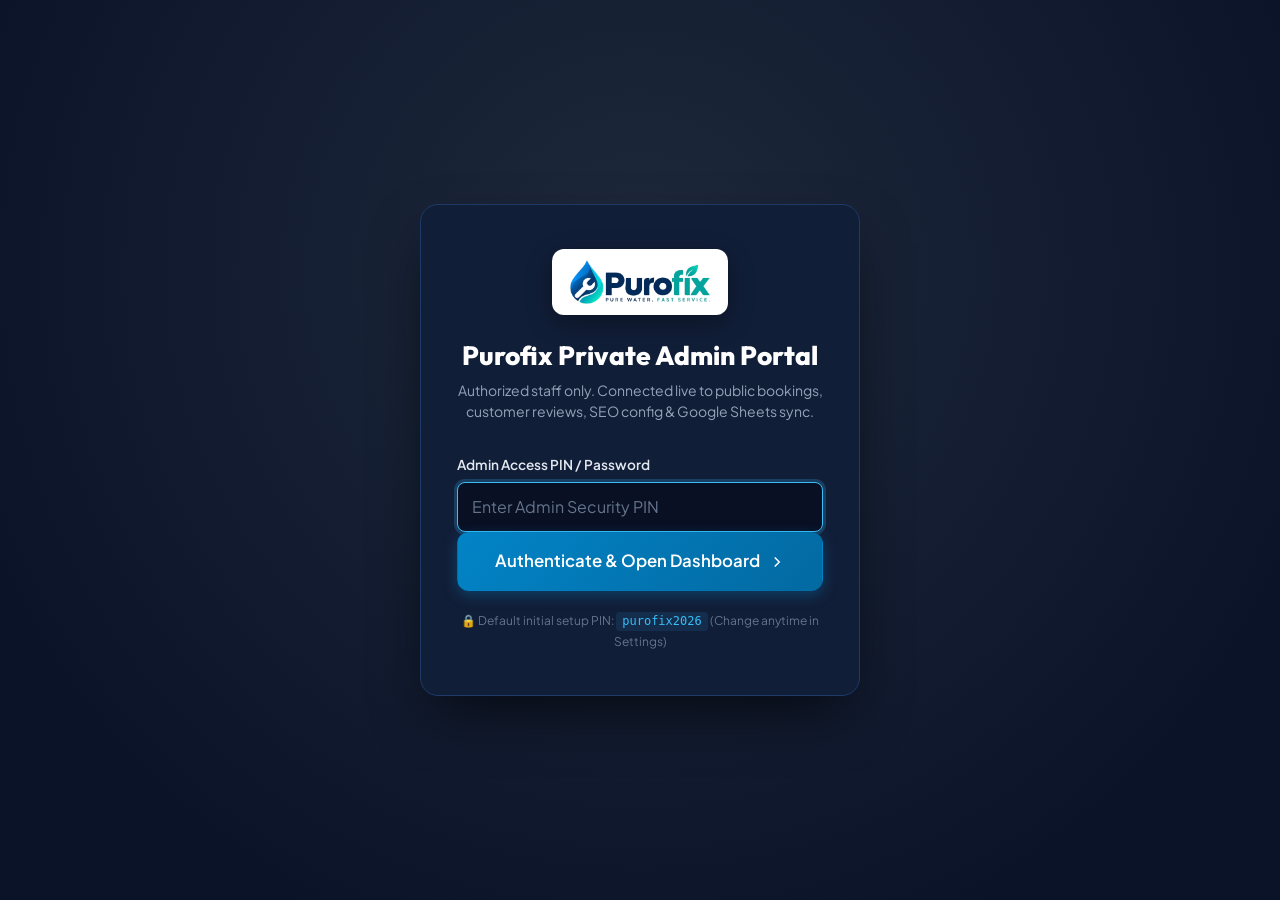
==== purofix-admin.html @ 8e96afd6 "feat: complete Purofix RO website with bilingual switcher, offline PWA, and admin CRM" ====
<!DOCTYPE html>
<html lang="en">
<head>
  <meta charset="UTF-8">
  <meta name="viewport" content="width=device-width, initial-scale=1.0">
  <meta name="robots" content="noindex, nofollow">
  <meta name="theme-color" content="#091024">
  <meta name="apple-mobile-web-app-capable" content="yes">
  <meta name="apple-mobile-web-app-status-bar-style" content="black-translucent">
  <meta name="apple-mobile-web-app-title" content="Purofix Admin">
  <title>Purofix Private Admin Portal | Lucknow RO Business OS</title>
  <link rel="icon" type="image/png" href="assets/admin-icon-192.png">
  <link rel="apple-touch-icon" href="assets/admin-icon-192.png">
  <link rel="manifest" href="admin-manifest.webmanifest">
  <link rel="preconnect" href="https://fonts.googleapis.com">
  <link rel="preconnect" href="https://fonts.gstatic.com" crossorigin>
  <link href="https://fonts.googleapis.com/css2?family=Plus+Jakarta+Sans:wght@400;500;600;700;800&family=Outfit:wght@500;600;700;800&display=swap" rel="stylesheet">
  <link rel="stylesheet" href="styles.css">
  <link rel="stylesheet" href="admin.css">
</head>
<body class="admin-body">

  <!-- Admin Login Overlay (Security Gate) -->
  <div class="admin-login-overlay" id="adminLoginOverlay">
    <div class="login-card">
      <div class="login-logo-wrap">
        <img src="purofix-logo-transparent.png" alt="Purofix" class="login-logo">
      </div>
      <h2>Purofix Private Admin Portal</h2>
      <p class="login-sub">Authorized staff only. Connected live to public bookings, customer reviews, SEO config &amp; Google Sheets sync.</p>

      <form id="adminLoginForm" onsubmit="if (window.PurofixAdmin) { window.PurofixAdmin.handleLogin(event); } else { event.preventDefault(); }">
        <div class="form-group">
          <label for="adminPin">Admin Access PIN / Password</label>
          <input type="password" id="adminPin" placeholder="Enter Admin Security PIN" required autofocus>
        </div>
        <button type="submit" class="btn btn-primary btn-full btn-lg">
          <span>Authenticate &amp; Open Dashboard</span>
          <svg width="18" height="18" viewBox="0 0 24 24" fill="none" stroke="currentColor" stroke-width="2"><polyline points="9 18 15 12 9 6"/></svg>
        </button>
        <div class="login-hint" id="loginPinHint">
          🔒 Default initial setup PIN: <code>purofix2026</code> (Change anytime in Settings)
        </div>
      </form>
    </div>
  </div>

  <!-- Main Admin Layout -->
  <div class="admin-layout" id="adminMainLayout" style="display: none;">
    <!-- Sidebar Navigation -->
    <aside class="admin-sidebar" id="adminSidebar">
      <div class="sidebar-brand">
        <a href="index.html" class="sidebar-logo-link">
          <img src="purofix-logo-transparent.png" alt="Purofix Logo" class="sidebar-logo">
        </a>
        <span class="os-badge">LUCKNOW OS</span>
      </div>

      <div class="sidebar-user-pill">
        <img src="assets/ashwani-tiwari.jpg" alt="Ashwani Tiwari" class="user-avatar">
        <div class="user-info">
          <strong id="sidebarOwnerName">Ashwani Tiwari</strong>
          <span>Founder &amp; Admin</span>
        </div>
      </div>

      <nav class="sidebar-nav">
        <button class="nav-item active" data-tab="tab-dashboard" onclick="window.PurofixAdmin.switchTab('tab-dashboard')">
          <span class="nav-icon">📊</span>
          <span>Dashboard &amp; KPIs</span>
        </button>
        <button class="nav-item" data-tab="tab-leads" onclick="window.PurofixAdmin.switchTab('tab-leads')">
          <span class="nav-icon">📋</span>
          <span>Leads &amp; Bookings <span class="badge-count" id="badgeLeadsCount">0</span></span>
        </button>
        <button class="nav-item" data-tab="tab-customers" onclick="window.PurofixAdmin.switchTab('tab-customers')">
          <span class="nav-icon">👥</span>
          <span>Customers &amp; Ledger <span class="badge-count" id="badgeCustomersCount">0</span></span>
        </button>
        <button class="nav-item" data-tab="tab-reminders" onclick="window.PurofixAdmin.switchTab('tab-reminders')">
          <span class="nav-icon">⏰</span>
          <span>90-Day Reminders <span class="badge-count alert" id="badgeRemindersCount">0</span></span>
        </button>
        <button class="nav-item" data-tab="tab-finance" onclick="window.PurofixAdmin.switchTab('tab-finance')">
          <span class="nav-icon">💰</span>
          <span>Finances &amp; Profit</span>
        </button>
        <button class="nav-item" data-tab="tab-technicians" onclick="window.PurofixAdmin.switchTab('tab-technicians')">
          <span class="nav-icon">🛵</span>
          <span>Technicians &amp; Fleet</span>
        </button>
        <button class="nav-item" data-tab="tab-settings" onclick="window.PurofixAdmin.switchTab('tab-settings')">
          <span class="nav-icon">⚙️</span>
          <span>Local SEO &amp; Sync</span>
        </button>
      </nav>

      <div class="sidebar-footer">
        <button type="button" id="installAdminAppBtn" class="btn btn-primary btn-full btn-sm" onclick="window.PurofixAdmin.installAdminApp()" style="margin-bottom: 0.5rem;">
          <span>📲 Install Admin App</span>
        </button>
        <a href="index.html" class="btn btn-secondary btn-full btn-sm">
          <span>← View Public Website</span>
        </a>
        <button class="btn btn-outline btn-full btn-sm" onclick="window.PurofixAdmin.logout()" style="margin-top: 0.5rem;">
          <span>Logout</span>
        </button>
      </div>
    </aside>

    <!-- Main Content Area -->
    <main class="admin-main">
      <!-- Top Admin Header -->
      <header class="admin-topbar">
        <div class="topbar-left">
          <button class="admin-menu-btn" onclick="window.PurofixAdmin.toggleSidebar()">☰</button>
          <div class="topbar-title-group">
            <h1 id="pageHeading">Executive Performance Dashboard</h1>
            <p id="pageSubHeading">Real-time overview of Lucknow RO bookings, revenue, and fleet operations.</p>
          </div>
        </div>

        <div class="topbar-actions">
          <div class="notif-bell-wrap" id="adminNotifWrap">
            <button type="button" class="btn-notif-bell" id="adminNotifBellBtn" onclick="window.PurofixAdmin.toggleNotifDrawer()" title="Live Enquiry Notifications">
              <span>🔔 Alerts</span>
              <span class="notif-bell-badge" id="notifBellBadge" style="display:none;">0</span>
            </button>
            <div class="admin-notif-drawer" id="notifDrawer" aria-label="Enquiry Notifications Panel">
              <div class="notif-drawer-head">
                <strong>🔔 Live Enquiry Alerts</strong>
                <div class="notif-head-actions">
                  <button type="button" class="notif-mini-btn" id="notifSoundToggleBtn" onclick="window.PurofixAdmin.toggleNotificationSound()">🔊 On</button>
                  <button type="button" class="notif-mini-btn" onclick="window.PurofixAdmin.sendTestNotification()">🧪 Test</button>
                  <button type="button" class="notif-mini-btn" onclick="window.PurofixAdmin.markAllNotificationsRead()">✓ Read All</button>
                </div>
              </div>
              <div class="notif-os-status-row" id="notifOsStatusRow">
                <span id="notifPermissionText">Shortcut App Push: Ready</span>
                <button type="button" class="notif-mini-btn primary" id="enableOsPushBtn" onclick="window.PurofixAdmin.requestNotificationPermission()">Enable App Push</button>
              </div>
              <div class="notif-drawer-list" id="notifDrawerList">
                <div class="notif-empty">No enquiry notifications yet.</div>
              </div>
            </div>
          </div>
          <span class="badge-tag" id="cloudSyncStatusBadge" style="background:#0f172a; color:#38bdf8; border:1px solid #1e3a68; padding:0.4rem 0.65rem;">● Local Live Sync</span>
          <button class="btn btn-outline btn-sm" onclick="window.PurofixAdmin.syncCloudNow()" title="Pull latest bookings, reviews & settings">
            <span>🔄 Sync Now</span>
          </button>
          <button class="btn btn-primary btn-sm" onclick="window.PurofixAdmin.openAddLeadModal()">
            <span>+ Add Manual Lead</span>
          </button>
          <button class="btn btn-secondary btn-sm" onclick="window.PurofixCore.exportLeadsToCSV()">
            <span>📥 Export CSV</span>
          </button>
          <a href="https://wa.me/919250332918" target="_blank" rel="noopener" class="btn btn-whatsapp btn-sm">
            <span>WhatsApp Web</span>
          </a>
        </div>
      </header>

      <div class="admin-content-wrap">

        <!-- Live Enquiry & Shortcut App Notification Control Strip -->
        <div class="admin-alerts-bar" id="adminAlertsBar">
          <div class="alerts-bar-left">
            <span class="alerts-pulse-dot" id="alertsPulseDot"></span>
            <span id="alertsBarSummary"><strong>Instant Enquiry Alerts Active:</strong> New website &amp; WhatsApp enquiries ring here + update installed PWA App Badge.</span>
          </div>
          <div class="alerts-bar-actions">
            <button type="button" class="btn btn-outline btn-sm" id="alertsBarEnableBtn" onclick="window.PurofixAdmin.requestNotificationPermission()">🔔 Enable App Push Alerts</button>
            <button type="button" class="btn btn-secondary btn-sm" onclick="window.PurofixAdmin.sendTestNotification()">🧪 Test Alert &amp; Badge</button>
          </div>
        </div>

        <!-- ===================================================================
             TAB 1: DASHBOARD & KPIS
             =================================================================== -->
        <section class="tab-pane active" id="tab-dashboard">
          <!-- Daily Goal Capacity Tracker Widget -->
          <div class="capacity-goal-card">
            <div class="goal-info">
              <div class="goal-badge">🎯 DAILY OPERATIONS TRACKER</div>
              <h2>Lucknow Daily Service Capacity Tracker</h2>
              <p>Tracks real completed bookings today across Lucknow zones against your daily capacity goal.</p>
              <div class="goal-numbers">
                <div>
                  <span class="num" id="todayDoneCount">0</span>
                  <span class="lbl">Services Completed Today</span>
                </div>
                <div class="divider">/</div>
                <div>
                  <span class="num text-primary" id="targetCapDisplay">300</span>
                  <span class="lbl">Daily Capacity Goal</span>
                </div>
                <div>
                  <span class="num text-success" id="monthlyRevStat">₹0</span>
                  <span class="lbl">Completed Revenue</span>
                </div>
              </div>
            </div>
            <div class="goal-meter-wrap">
              <div class="meter-bar-outer">
                <div class="meter-bar-inner" id="capacityMeterBar" style="width: 0%;"></div>
              </div>
              <div class="meter-sub">
                <span>Primary Hub: A-401 Juggaur, Tiwariganj, Lucknow</span>
                <strong id="capacityPercentage">0% of Daily Capacity Goal (0 / 300)</strong>
              </div>
            </div>
          </div>

          <!-- KPI Metric Cards Grid -->
          <div class="kpi-grid">
            <div class="kpi-card">
              <div class="kpi-icon blue">📋</div>
              <div class="kpi-meta">
                <span class="kpi-title">Total Real Inquiries</span>
                <strong class="kpi-value" id="kpiTotalLeads">0</strong>
                <span class="kpi-change text-success">Synced in live CRM</span>
              </div>
            </div>

            <div class="kpi-card">
              <div class="kpi-icon emerald">⚡</div>
              <div class="kpi-meta">
                <span class="kpi-title">Today's New Bookings</span>
                <strong class="kpi-value" id="kpiTodayLeads">0</strong>
                <span class="kpi-change text-primary">Target: 30-min response</span>
              </div>
            </div>

            <div class="kpi-card">
              <div class="kpi-icon amber">🛵</div>
              <div class="kpi-meta">
                <span class="kpi-title">Active In Field</span>
                <strong class="kpi-value" id="kpiActiveServices">0</strong>
                <span class="kpi-change">Confirmed / Dispatched</span>
              </div>
            </div>

            <div class="kpi-card">
              <div class="kpi-icon purple">💰</div>
              <div class="kpi-meta">
                <span class="kpi-title">Today's Net Profit</span>
                <strong class="kpi-value" id="kpiTodayProfit">₹0</strong>
                <span class="kpi-change text-success">After parts &amp; travel costs</span>
              </div>
            </div>

            <div class="kpi-card">
              <div class="kpi-icon red">⏰</div>
              <div class="kpi-meta">
                <span class="kpi-title">90-Day Reminders Due</span>
                <strong class="kpi-value text-danger" id="kpiRemindersDue">0</strong>
                <span class="kpi-change">Follow-up due soon</span>
              </div>
            </div>
          </div>

          <!-- 6-Tile Pipeline & Payment Summary (Interactive) -->
          <div class="pipeline-tiles-grid" aria-label="Service Workflow & Payment Summary">
            <button type="button" class="pipeline-tile pipe-pending" onclick="window.PurofixAdmin.jumpToQueue('pending')">
              <span class="pipe-label">🟡 Pending Enquiries</span>
              <strong class="pipe-value" id="pipePendingCount">0</strong>
              <small>New / Contacted / Confirmed</small>
            </button>
            <button type="button" class="pipeline-tile pipe-continue" onclick="window.PurofixAdmin.jumpToQueue('continue')">
              <span class="pipe-label">🔵 Continue / Ongoing</span>
              <strong class="pipe-value" id="pipeContinueCount">0</strong>
              <small>Assigned / On Way / In Progress</small>
            </button>
            <button type="button" class="pipeline-tile pipe-notdone" onclick="window.PurofixAdmin.jumpToQueue('notdone')">
              <span class="pipe-label">🟠 Service Not Done Yet</span>
              <strong class="pipe-value" id="pipeNotDoneCount">0</strong>
              <small>Awaiting completion closure</small>
            </button>
            <button type="button" class="pipeline-tile pipe-okay" onclick="window.PurofixAdmin.jumpToQueue('completed')">
              <span class="pipe-label">🟢 Completed / Okay</span>
              <strong class="pipe-value" id="pipeOkayCount">0</strong>
              <small>Verified done jobs</small>
            </button>
            <button type="button" class="pipeline-tile pipe-earned" onclick="window.PurofixAdmin.switchTab('tab-finance')">
              <span class="pipe-label">💵 Paisa Earned (Paid)</span>
              <strong class="pipe-value text-success" id="pipeEarnedPaid">₹0</strong>
              <small>Real money collected</small>
            </button>
            <button type="button" class="pipeline-tile pipe-bal" onclick="window.PurofixAdmin.jumpToQueue('payment_pending')">
              <span class="pipe-label">⏳ Payment Pending</span>
              <strong class="pipe-value text-danger" id="pipePendingAmount">₹0</strong>
              <small>Unpaid / Partial balance due</small>
            </button>
          </div>

          <!-- Visual Analytics Grid -->
          <div class="analytics-grid">
            <div class="admin-panel-card">
              <div class="card-head-flex" style="margin-bottom:0.85rem;">
                <div>
                  <h3>📊 Enquiry Workflow &amp; Payment Health</h3>
                  <p>Real breakdown across pending, ongoing, completed &amp; receivables.</p>
                </div>
              </div>
              <div id="dashWorkflowAnalytics" class="analytics-bars-list"></div>
            </div>

            <div class="admin-panel-card">
              <div class="card-head-flex" style="margin-bottom:0.85rem;">
                <div>
                  <h3>📍 Top Lucknow Zones &amp; Services</h3>
                  <p>Demand volume, billed amount &amp; pending balance by area.</p>
                </div>
              </div>
              <div id="dashLocalityAnalytics" class="analytics-bars-list"></div>
            </div>

            <div class="admin-panel-card">
              <div class="card-head-flex" style="margin-bottom:0.85rem;">
                <div>
                  <h3>🧾 Live Operations Database Log</h3>
                  <p>Latest bookings, updates &amp; payments persisted in IndexedDB.</p>
                </div>
              </div>
              <div id="dashAuditFeed" class="audit-feed-list"></div>
            </div>
          </div>

          <!-- Recent Inquiries Quick Table -->
          <div class="admin-panel-card">
            <div class="card-head-flex">
              <div>
                <h3>Latest Service Inquiries &amp; Dispatches</h3>
                <p>Bookings from the public website appear here automatically. Click WhatsApp, Receipt, or Edit to manage.</p>
              </div>
              <button class="btn btn-secondary btn-sm" onclick="window.PurofixAdmin.switchTab('tab-leads')">
                View All Leads →
              </button>
            </div>
            <div class="table-responsive">
              <table class="admin-table" id="dashboardRecentTable">
                <thead>
                  <tr>
                    <th>Booking ID</th>
                    <th>Customer Name</th>
                    <th>Mobile</th>
                    <th>Locality</th>
                    <th>Service Type</th>
                    <th>Technician</th>
                    <th>Status</th>
                    <th>Paid / Pending</th>
                    <th>Quick Action</th>
                  </tr>
                </thead>
                <tbody id="dashboardRecentTbody">
                  <!-- Populated via JS -->
                </tbody>
              </table>
            </div>
          </div>
        </section>

        <!-- ===================================================================
             TAB 2: LEADS & CRM MANAGEMENT
             =================================================================== -->
        <section class="tab-pane" id="tab-leads">
          <div class="admin-panel-card">
            <!-- 1-Click Workflow Queue Tabs -->
            <div class="queue-tabs-bar" id="crmQueueTabs" role="tablist" aria-label="Filter Enquiries by Stage">
              <button type="button" class="queue-tab active" data-queue="all" onclick="window.PurofixAdmin.setQueueFilter('all')">
                All Enquiries <span class="q-badge" id="qCountAll">0</span>
              </button>
              <button type="button" class="queue-tab" data-queue="pending" onclick="window.PurofixAdmin.setQueueFilter('pending')">
                🟡 Pending Enquiry <span class="q-badge" id="qCountPending">0</span>
              </button>
              <button type="button" class="queue-tab" data-queue="continue" onclick="window.PurofixAdmin.setQueueFilter('continue')">
                🔵 Continue / Ongoing <span class="q-badge" id="qCountContinue">0</span>
              </button>
              <button type="button" class="queue-tab" data-queue="notdone" onclick="window.PurofixAdmin.setQueueFilter('notdone')">
                🟠 Service Not Done <span class="q-badge" id="qCountNotDone">0</span>
              </button>
              <button type="button" class="queue-tab" data-queue="completed" onclick="window.PurofixAdmin.setQueueFilter('completed')">
                🟢 Completed / Okay <span class="q-badge" id="qCountOkay">0</span>
              </button>
              <button type="button" class="queue-tab" data-queue="payment_pending" onclick="window.PurofixAdmin.setQueueFilter('payment_pending')">
                ⏳ Payment Pending <span class="q-badge" id="qCountPayPending">0</span>
              </button>
            </div>

            <!-- Filter & Search Toolbar -->
            <div class="crm-toolbar">
              <div class="search-box">
                <input type="text" id="crmSearchInput" placeholder="🔍 Search by name, phone, locality, brand, ID..." oninput="window.PurofixAdmin.filterLeads()">
              </div>

              <div class="filter-group">
                <select id="crmStatusFilter" onchange="window.PurofixAdmin.filterLeads()">
                  <option value="">All Statuses</option>
                  <option value="New Lead">New Lead</option>
                  <option value="Contacted">Contacted</option>
                  <option value="Confirmed">Confirmed</option>
                  <option value="Technician Assigned">Technician Assigned</option>
                  <option value="On The Way">On The Way</option>
                  <option value="In Progress">In Progress</option>
                  <option value="Completed">Completed</option>
                  <option value="Cancelled">Cancelled</option>
                </select>

                <select id="crmLocalityFilter" onchange="window.PurofixAdmin.filterLeads()">
                  <option value="">All Lucknow Localities</option>
                  <option value="Tiwariganj">Tiwariganj</option>
                  <option value="Juggaur">Juggaur</option>
                  <option value="Chinhat">Chinhat</option>
                  <option value="Gomti Nagar">Gomti Nagar</option>
                  <option value="Indira Nagar">Indira Nagar</option>
                  <option value="Aliganj">Aliganj</option>
                  <option value="Hazratganj">Hazratganj</option>
                  <option value="Mahanagar">Mahanagar</option>
                  <option value="Alambagh">Alambagh</option>
                </select>

                <select id="crmServiceFilter" onchange="window.PurofixAdmin.filterLeads()">
                  <option value="">All Services</option>
                  <option value="RO General Service">RO General Service</option>
                  <option value="RO Filter Replacement">Filter Replacement</option>
                  <option value="Breakdown">Breakdown / Motor</option>
                  <option value="Water Leakage">Water Leakage</option>
                  <option value="Installation">Installation</option>
                  <option value="AMC">AMC Plan</option>
                </select>
              </div>

              <button class="btn btn-primary btn-sm" onclick="window.PurofixAdmin.openAddLeadModal()">
                + New Lead
              </button>
            </div>

            <!-- Leads Full Table -->
            <div class="table-responsive">
              <table class="admin-table">
                <thead>
                  <tr>
                    <th>ID &amp; Date</th>
                    <th>Customer Contact</th>
                    <th>Locality &amp; Address</th>
                    <th>RO Brand &amp; Service</th>
                    <th>Assigned Tech</th>
                    <th>Status</th>
                    <th>Billed / Paid / Pending</th>
                    <th>Actions</th>
                  </tr>
                </thead>
                <tbody id="crmFullTbody">
                  <!-- Populated via JS -->
                </tbody>
              </table>
            </div>
          </div>
        </section>

        <!-- ===================================================================
             TAB 2B: CUSTOMERS MASTER LEDGER (SERVICES TAKEN, PAID & PENDING)
             =================================================================== -->
        <section class="tab-pane" id="tab-customers">
          <div class="kpi-grid" style="margin-bottom:1rem;">
            <div class="kpi-card">
              <div class="kpi-icon blue">👥</div>
              <div class="kpi-meta">
                <span class="kpi-title">Total Real Customers</span>
                <strong class="kpi-value" id="custKpiTotal">0</strong>
                <span class="kpi-change">Unique phones &amp; accounts</span>
              </div>
            </div>
            <div class="kpi-card">
              <div class="kpi-icon purple">🔁</div>
              <div class="kpi-meta">
                <span class="kpi-title">Repeat Customers</span>
                <strong class="kpi-value" id="custKpiRepeat">0</strong>
                <span class="kpi-change">2+ bookings taken</span>
              </div>
            </div>
            <div class="kpi-card">
              <div class="kpi-icon emerald">💵</div>
              <div class="kpi-meta">
                <span class="kpi-title">Total Customer Paid</span>
                <strong class="kpi-value text-success" id="custKpiPaid">₹0</strong>
                <span class="kpi-change">Lifetime collected</span>
              </div>
            </div>
            <div class="kpi-card">
              <div class="kpi-icon red">⏳</div>
              <div class="kpi-meta">
                <span class="kpi-title">Total Balance Pending</span>
                <strong class="kpi-value text-danger" id="custKpiPending">₹0</strong>
                <span class="kpi-change">Receivable from customers</span>
              </div>
            </div>
          </div>

          <div class="admin-panel-card">
            <div class="card-head-flex" style="margin-bottom:1rem;">
              <div>
                <h3>Customer History, Service Count &amp; Payment Ledger</h3>
                <p>See every customer's total services taken (Done / Pending / Ongoing), lifetime payment collected, and balance due.</p>
              </div>
              <button class="btn btn-primary btn-sm" onclick="window.PurofixAdmin.openAddLeadModal()">
                + Add Service Entry
              </button>
            </div>

            <div class="crm-toolbar">
              <div class="search-box">
                <input type="text" id="customerSearchInput" placeholder="🔍 Search customer by name, phone, locality or RO brand..." oninput="window.PurofixAdmin.renderCustomersLedger()">
              </div>
              <div class="filter-group">
                <select id="customerPayFilter" onchange="window.PurofixAdmin.renderCustomersLedger()">
                  <option value="">All Customers</option>
                  <option value="pending_bal">Only Pending Balance Due</option>
                  <option value="active_service">Has Pending / Ongoing Service</option>
                  <option value="repeat">Repeat Customers (2+ Services)</option>
                  <option value="settled">All Payments Clear</option>
                </select>
              </div>
            </div>

            <div class="table-responsive">
              <table class="admin-table">
                <thead>
                  <tr>
                    <th>Customer &amp; Mobile</th>
                    <th>Locality &amp; RO Brands</th>
                    <th>Services Taken</th>
                    <th>Total Billed</th>
                    <th>Paid (₹)</th>
                    <th>Pending (₹)</th>
                    <th>Last Visit / 90-Day Due</th>
                    <th>Actions</th>
                  </tr>
                </thead>
                <tbody id="customersLedgerTbody">
                  <!-- Populated via JS -->
                </tbody>
              </table>
            </div>
          </div>
        </section>

        <!-- ===================================================================
             TAB 3: 90-DAY MAINTENANCE REMINDERS & RETENTION
             =================================================================== -->
        <section class="tab-pane" id="tab-reminders">
          <div class="reminders-header-card">
            <div class="reminders-info">
              <h2>Automated 90-Day RO Maintenance &amp; Retention Engine</h2>
              <p>When an RO service is marked Completed, Purofix automatically schedules a 90-day reminder for follow-up TDS check &amp; filter maintenance.</p>
            </div>
            <div class="retention-stat-box">
              <span class="stat-num" id="remindersTotalCount">0</span>
              <span class="stat-lbl">Customers in Maintenance Pipeline</span>
            </div>
          </div>

          <div class="admin-panel-card">
            <div class="card-head-flex">
              <div>
                <h3>Customers Due for Periodic Service</h3>
                <p>Send pre-formatted WhatsApp reminders with 1 click to lock in recurring service bookings.</p>
              </div>
              <div class="reminder-filters">
                <button class="btn btn-sm btn-secondary active" onclick="window.PurofixAdmin.filterReminders('all', this)">All</button>
                <button class="btn btn-sm btn-secondary" onclick="window.PurofixAdmin.filterReminders('overdue', this)">Overdue (!)</button>
                <button class="btn btn-sm btn-secondary" onclick="window.PurofixAdmin.filterReminders('week', this)">Due This Week</button>
                <button class="btn btn-sm btn-secondary" onclick="window.PurofixAdmin.filterReminders('month', this)">Due This Month</button>
              </div>
            </div>

            <div class="table-responsive">
              <table class="admin-table">
                <thead>
                  <tr>
                    <th>Customer Name</th>
                    <th>Phone / WhatsApp</th>
                    <th>Locality</th>
                    <th>Last Service Date</th>
                    <th>90-Day Due Date</th>
                    <th>Status</th>
                    <th>1-Click Action</th>
                  </tr>
                </thead>
                <tbody id="remindersTbody">
                  <!-- Populated via JS -->
                </tbody>
              </table>
            </div>
          </div>
        </section>

        <!-- ===================================================================
             TAB 4: FINANCES & PROFIT MANAGEMENT
             =================================================================== -->
        <section class="tab-pane" id="tab-finance">
          <div class="kpi-grid">
            <div class="kpi-card">
              <div class="kpi-icon blue">💵</div>
              <div class="kpi-meta">
                <span class="kpi-title">Total Collected Revenue</span>
                <strong class="kpi-value" id="finTotalRevenue">₹0</strong>
                <span class="kpi-change text-success">Real cash / UPI received</span>
              </div>
            </div>

            <div class="kpi-card">
              <div class="kpi-icon red">⏳</div>
              <div class="kpi-meta">
                <span class="kpi-title">Payment Pending (Receivable)</span>
                <strong class="kpi-value text-danger" id="finPendingCollections">₹0</strong>
                <span class="kpi-change">Due from unpaid / partial jobs</span>
              </div>
            </div>

            <div class="kpi-card">
              <div class="kpi-icon red">🔩</div>
              <div class="kpi-meta">
                <span class="kpi-title">Spare Parts Cost</span>
                <strong class="kpi-value text-danger" id="finPartsCost">₹0</strong>
                <span class="kpi-change">Filters, pumps, SMPS</span>
              </div>
            </div>

            <div class="kpi-card">
              <div class="kpi-icon amber">🛵</div>
              <div class="kpi-meta">
                <span class="kpi-title">Technician &amp; Travel Cost</span>
                <strong class="kpi-value" id="finTechPayouts">₹0</strong>
                <span class="kpi-change">Field labour &amp; fuel</span>
              </div>
            </div>

            <div class="kpi-card">
              <div class="kpi-icon emerald">📈</div>
              <div class="kpi-meta">
                <span class="kpi-title">Total Net Profit</span>
                <strong class="kpi-value text-success" id="finNetProfit">₹0</strong>
                <span class="kpi-change font-bold">Billed Revenue - All Costs</span>
              </div>
            </div>
          </div>

          <!-- Pending Collections Card -->
          <div class="admin-panel-card" style="margin-bottom:1.25rem;">
            <div class="card-head-flex" style="margin-bottom:0.85rem;">
              <div>
                <h3>⏳ Pending Payment Collections</h3>
                <p>Bookings or completed services with unpaid or partial balance. Mark paid in 1 click or send WhatsApp bill link.</p>
              </div>
            </div>
            <div class="table-responsive">
              <table class="admin-table">
                <thead>
                  <tr>
                    <th>ID &amp; Date</th>
                    <th>Customer &amp; Mobile</th>
                    <th>Service &amp; Status</th>
                    <th>Total Billed</th>
                    <th>Paid So Far</th>
                    <th>Pending Balance</th>
                    <th>Action</th>
                  </tr>
                </thead>
                <tbody id="finPendingTbody">
                  <!-- Populated via JS -->
                </tbody>
              </table>
            </div>
          </div>

          <div class="admin-panel-card">
            <h3>Job-by-Job Profit &amp; Payment Breakdown</h3>
            <p>Every active &amp; completed job records billed amount, collected payment, parts cost, technician fees, and net profit.</p>
            <div class="table-responsive">
              <table class="admin-table">
                <thead>
                  <tr>
                    <th>Booking ID</th>
                    <th>Customer</th>
                    <th>Service Type</th>
                    <th>Billed / Paid</th>
                    <th>Parts Cost</th>
                    <th>Tech Fee</th>
                    <th>Travel/Exp</th>
                    <th>Net Profit</th>
                    <th>Margin / Bill</th>
                  </tr>
                </thead>
                <tbody id="financeTbody">
                  <!-- Populated via JS -->
                </tbody>
              </table>
            </div>
          </div>
        </section>

        <!-- ===================================================================
             TAB 5: TECHNICIANS & FLEET DISPATCH
             =================================================================== -->
        <section class="tab-pane" id="tab-technicians">
          <div class="admin-panel-card">
            <div class="card-head-flex">
              <div>
                <h3>Lucknow RO Service Team</h3>
                <p>Manage real technicians, phone numbers, assigned areas, and completed job counts.</p>
              </div>
              <button class="btn btn-primary btn-sm" onclick="window.PurofixAdmin.openAddTechModal()">
                + Add Real Technician
              </button>
            </div>

            <div class="tech-cards-grid" id="techCardsContainer">
              <!-- Populated via JS -->
            </div>
          </div>
        </section>

        <!-- ===================================================================
             TAB 6: LOCAL SEO & BUSINESS SETTINGS
             =================================================================== -->
        <section class="tab-pane" id="tab-settings">
          <div class="settings-grid">
            <!-- Business Profile & Pricing Settings -->
            <div class="admin-panel-card">
              <h3>🏢 Core Business, Phone &amp; Cloud Sync</h3>
              <p>Changes update the public website phone/WhatsApp links, address, and sync across connected tabs &amp; devices.</p>

              <form id="businessSettingsForm" onsubmit="window.PurofixAdmin.saveBusinessSettings(event)">
                <div class="form-row">
                  <div class="form-group">
                    <label for="setBizName">Business Brand Name</label>
                    <input type="text" id="setBizName" required>
                  </div>
                  <div class="form-group">
                    <label for="setOwnerName">Business Owner Name</label>
                    <input type="text" id="setOwnerName" required>
                  </div>
                </div>

                <div class="form-row">
                  <div class="form-group">
                    <label for="setOwnerTitle">Owner Designation</label>
                    <input type="text" id="setOwnerTitle" required>
                  </div>
                  <div class="form-group">
                    <label for="setExperience">Years of Experience</label>
                    <input type="text" id="setExperience" required>
                  </div>
                </div>

                <div class="form-row">
                  <div class="form-group">
                    <label for="setPrimaryPhone">Primary Calling Number</label>
                    <input type="tel" id="setPrimaryPhone" required>
                  </div>
                  <div class="form-group">
                    <label for="setWhatsapp">WhatsApp Booking Number</label>
                    <input type="tel" id="setWhatsapp" required>
                  </div>
                </div>

                <div class="form-group">
                  <label for="setAddress">Head Office / Service Hub Address</label>
                  <input type="text" id="setAddress" required>
                </div>

                <div class="form-row">
                  <div class="form-group">
                    <label for="setStartPrice">Starting Inspection Charge (₹)</label>
                    <input type="number" id="setStartPrice" required>
                  </div>
                  <div class="form-group">
                    <label for="setPromise">Service Speed Promise</label>
                    <input type="text" id="setPromise" required>
                  </div>
                </div>

                <div class="form-row">
                  <div class="form-group">
                    <label for="setWebhookUrl">Google Apps Script Cloud Sync URL</label>
                    <input type="url" id="setWebhookUrl" placeholder="https://script.google.com/macros/s/.../exec">
                    <small class="text-muted">Deploy <code>cloud-sync-apps-script.gs</code> in Google Sheets and paste Web App URL here to sync leads, reviews &amp; settings across mobile &amp; desktop.</small>
                  </div>
                  <div class="form-group">
                    <label for="setAdminPin">Change Admin Security PIN (Optional)</label>
                    <input type="password" id="setAdminPin" placeholder="Leave blank to keep current PIN">
                    <small class="text-muted">Minimum 4 characters recommended.</small>
                  </div>
                </div>

                <div class="form-row">
                  <div class="form-group">
                    <label for="setOwnerAlertEmail">Owner Instant Enquiry Email (Optional)</label>
                    <input type="email" id="setOwnerAlertEmail" placeholder="e.g. ashwani.purofix@gmail.com">
                    <small class="text-muted">Apps Script sends an instant email here whenever a customer books anywhere in Lucknow.</small>
                  </div>
                  <div class="form-group">
                    <label for="setNotifySound">New Enquiry Sound Chime</label>
                    <select id="setNotifySound">
                      <option value="on">🔊 Sound Chime + App Badge ON</option>
                      <option value="off">🔇 Muted (Visual + App Badge Only)</option>
                    </select>
                  </div>
                </div>

                <div style="display:flex; flex-wrap:wrap; gap:0.65rem;">
                  <button type="submit" class="btn btn-primary">
                    <span>Save &amp; Sync Configuration</span>
                  </button>
                  <button type="button" class="btn btn-outline" onclick="window.PurofixAdmin.syncCloudNow()">
                    <span>🔄 Pull Cloud Data</span>
                  </button>
                </div>
              </form>
            </div>

            <!-- Google Review QR Code & Standee Generator -->
            <div class="admin-panel-card qr-card-panel">
              <h3>⭐ Google Review QR Code &amp; Backup</h3>
              <p>Customers scan this QR code after service to leave a verified Google Review directly on your Google Business Profile.</p>

              <div class="qr-preview-box">
                <img src="assets/google-review-qr.png" alt="Purofix Google Review QR" class="qr-image" id="adminQrImage">
                <div class="qr-meta">
                  <strong>Purofix Verified Review Standee</strong>
                  <p>Scan to Rate Ashwani Tiwari &amp; Purofix on Google</p>
                  <a href="assets/google-review-qr.png" download="Purofix_Google_Review_QR.png" class="btn btn-outline btn-sm">
                    📥 Download QR Standee Image
                  </a>
                </div>
              </div>

              <div class="form-group" style="margin-top: 1.5rem;">
                <label for="setReviewUrl">Google Business Profile Review URL</label>
                <input type="url" id="setReviewUrl" placeholder="https://g.page/r/.../review">
                <small class="text-muted">Paste your live Google Business Profile short review link here, then save.</small>
              </div>

              <div style="margin-top: 1.5rem; padding: 1rem; background: #091024; border: 1px solid #1e3a68; border-radius: 10px;">
                <strong style="display:block; color:#38bdf8; margin-bottom:0.35rem;">💾 Database Sync, JSON Export &amp; Cloud Backend</strong>
                <p style="font-size:0.8rem; color:#94a3b8; margin-bottom:0.75rem;">Includes two-way tab BroadcastChannel sync, ready-to-deploy <code>cloud-sync-apps-script.gs</code> for Google Sheets, plus 1-click JSON export/restore.</p>
                <div style="display:flex; flex-wrap:wrap; gap:0.5rem; align-items:center;">
                  <button type="button" class="btn btn-outline btn-sm" onclick="window.PurofixCore.exportBackupJSON()">
                    📦 Download JSON Backup
                  </button>
                  <label class="btn btn-secondary btn-sm" style="cursor:pointer; margin:0;">
                    <span>📥 Restore JSON Backup</span>
                    <input type="file" id="restoreJsonInput" accept="application/json,.json" style="display:none;" onchange="window.PurofixAdmin.handleRestoreBackup(event)">
                  </label>
                </div>
              </div>
            </div>

            <!-- Local SEO & AI Search (ChatGPT / Google) Configuration -->
            <div class="admin-panel-card full-width">
              <h3>🔍 Local SEO &amp; AI Search Optimization (Google + ChatGPT / Perplexity)</h3>
              <p>Manage live metadata and verify AI crawler / sitemap files across Lucknow hubs.</p>

              <form id="seoSettingsForm" onsubmit="window.PurofixAdmin.saveSeoSettings(event)">
                <div class="form-group">
                  <label for="setMetaTitle">Homepage SEO Title Tag</label>
                  <input type="text" id="setMetaTitle" required>
                </div>

                <div class="form-group">
                  <label for="setMetaDesc">Meta Description (150-160 characters)</label>
                  <textarea id="setMetaDesc" rows="3" required></textarea>
                </div>

                <div class="form-group">
                  <label for="setMetaKeywords">Target Keywords (RO / ARO / Water Purifier / Lucknow Zones)</label>
                  <input type="text" id="setMetaKeywords" required>
                </div>

                <div class="seo-keywords-list">
                  <strong>Deployed Technical SEO &amp; AI Search Files (Zero Fake Metrics):</strong>
                  <div class="keyword-tags">
                    <span>✓ JSON-LD @graph (LocalBusiness + Service + FAQPage)</span>
                    <span>✓ Geo Coordinates &amp; Lucknow Pincodes (226001–226029)</span>
                    <span><a href="llms.txt" target="_blank" rel="noopener" style="color:#38bdf8; text-decoration:none;">✓ llms.txt &amp; llms-full.txt (ChatGPT / AI Crawlers)</a></span>
                    <span><a href="sitemap.xml" target="_blank" rel="noopener" style="color:#38bdf8; text-decoration:none;">✓ sitemap.xml (Home + 5 Lucknow Zone Pages)</a></span>
                    <span><a href="robots.txt" target="_blank" rel="noopener" style="color:#38bdf8; text-decoration:none;">✓ robots.txt (Admin Disallowed)</a></span>
                  </div>
                </div>

                <button type="submit" class="btn btn-primary">
                  <span>Update Local SEO Settings</span>
                </button>
              </form>
            </div>

            <!-- Customer Reviews Manager -->
            <div class="admin-panel-card full-width">
              <div style="display:flex; justify-content:space-between; align-items:flex-start; flex-wrap:wrap; gap:1rem; margin-bottom:1rem;">
                <div>
                  <h3>💬 Real Customer Reviews Manager (Live Website Showcase)</h3>
                  <p>Only verified real reviews managed here or submitted by real customers appear on the public website. Zero sample reviews are shown.</p>
                </div>
              </div>

              <form id="adminReviewForm" onsubmit="window.PurofixAdmin.addAdminReview(event)" style="margin-bottom:1.25rem;">
                <div class="form-row">
                  <div class="form-group">
                    <label for="adminRevName">Customer Name *</label>
                    <input type="text" id="adminRevName" required placeholder="e.g. Rajesh Tiwari">
                  </div>
                  <div class="form-group">
                    <label for="adminRevLocality">Lucknow Locality *</label>
                    <input type="text" id="adminRevLocality" required placeholder="e.g. Vibhuti Khand, Gomti Nagar">
                  </div>
                </div>
                <div class="form-row">
                  <div class="form-group">
                    <label for="adminRevRating">Rating</label>
                    <select id="adminRevRating">
                      <option value="5">★★★★★ (5 Stars)</option>
                      <option value="4">★★★★☆ (4 Stars)</option>
                      <option value="3">★★★☆☆ (3 Stars)</option>
                    </select>
                  </div>
                  <div class="form-group">
                    <label for="adminRevService">Service / RO Brand</label>
                    <input type="text" id="adminRevService" placeholder="e.g. Kent Membrane Change">
                  </div>
                </div>
                <div class="form-group">
                  <label for="adminRevText">Customer Feedback Quote *</label>
                  <textarea id="adminRevText" rows="2" required placeholder="Paste real verified feedback received via WhatsApp or service call..."></textarea>
                </div>
                <button type="submit" class="btn btn-primary btn-sm">Add Verified Customer Review</button>
              </form>

              <div id="adminReviewsList" style="display:grid; gap:0.65rem;"></div>
            </div>
          </div>
        </section>

      </div>
    </main>
  </div>

  <!-- Modal: Add / Edit Lead Manually -->
  <dialog class="admin-modal" id="leadModal">
    <div class="admin-modal-content">
      <div class="modal-header">
        <h3 id="leadModalTitle">Add New Customer Booking Manually</h3>
        <button class="close-btn" onclick="window.PurofixAdmin.closeLeadModal()">&times;</button>
      </div>

      <form id="leadModalForm" onsubmit="window.PurofixAdmin.handleLeadModalSubmit(event)">
        <input type="hidden" id="modalLeadId">

        <div class="form-row">
          <div class="form-group">
            <label for="mCustName">Customer Full Name *</label>
            <input type="text" id="mCustName" required placeholder="e.g. Ramesh Chandra">
          </div>
          <div class="form-group">
            <label for="mCustPhone">Mobile Number *</label>
            <input type="tel" id="mCustPhone" pattern="[0-9]{10}" maxlength="10" required placeholder="10-digit number">
          </div>
        </div>

        <div class="form-row">
          <div class="form-group">
            <label for="mCustLocality">Locality in Lucknow *</label>
            <select id="mCustLocality" required>
              <option value="Tiwariganj">Tiwariganj</option>
              <option value="Juggaur">Juggaur</option>
              <option value="Chinhat">Chinhat</option>
              <option value="Gomti Nagar">Gomti Nagar</option>
              <option value="Indira Nagar">Indira Nagar</option>
              <option value="Aliganj">Aliganj</option>
              <option value="Hazratganj">Hazratganj</option>
              <option value="Mahanagar">Mahanagar</option>
              <option value="Alambagh">Alambagh</option>
              <option value="Ashiyana">Ashiyana</option>
              <option value="Vikas Nagar">Vikas Nagar</option>
              <option value="Jankipuram">Jankipuram</option>
              <option value="Other Area">Other Lucknow Area</option>
            </select>
          </div>
          <div class="form-group">
            <label for="mCustBrand">RO Brand</label>
            <select id="mCustBrand">
              <option value="Kent RO">Kent RO</option>
              <option value="Aquaguard / Eureka Forbes">Aquaguard / Eureka Forbes</option>
              <option value="Livpure">Livpure</option>
              <option value="Pureit">Pureit (HUL)</option>
              <option value="AO Smith">AO Smith</option>
              <option value="Blue Star">Blue Star</option>
              <option value="Assembled RO">Assembled / Custom RO</option>
            </select>
          </div>
        </div>

        <div class="form-group">
          <label for="mCustAddress">Full Address &amp; Landmark *</label>
          <input type="text" id="mCustAddress" required placeholder="House No, Street / Landmark">
        </div>

        <div class="form-row">
          <div class="form-group">
            <label for="mCustService">Service Type *</label>
            <select id="mCustService" required>
              <option value="RO General Service">RO General Service</option>
              <option value="RO Filter Replacement">Filter / Membrane Replacement</option>
              <option value="Breakdown / Motor Pump Repair">Breakdown / Motor Pump Repair</option>
              <option value="Water Leakage Repair">Water Leakage Repair</option>
              <option value="RO Installation">RO Installation / Relocation</option>
              <option value="Comprehensive AMC Plan">Comprehensive AMC Annual Plan</option>
            </select>
          </div>
          <div class="form-group">
            <label for="mCustStatus">Current Status *</label>
            <select id="mCustStatus" required>
              <option value="New Lead">New Lead (Pending Enquiry)</option>
              <option value="Contacted">Contacted (Pending Enquiry)</option>
              <option value="Confirmed">Confirmed (Pending Dispatch)</option>
              <option value="Technician Assigned">Technician Assigned (Continue)</option>
              <option value="On The Way">On The Way (Continue)</option>
              <option value="In Progress">In Progress (Continue)</option>
              <option value="Completed">Completed / Okay (Triggers 90-Day Reminder)</option>
              <option value="Cancelled">Cancelled</option>
            </select>
          </div>
        </div>

        <div class="form-row">
          <div class="form-group">
            <label for="mCustTech">Assigned Technician</label>
            <select id="mCustTech">
              <option value="Ashwani Tiwari">Ashwani Tiwari</option>
              <option value="Unassigned">Unassigned</option>
            </select>
          </div>
          <div class="form-group">
            <label for="mCustSource">Lead Source</label>
            <select id="mCustSource">
              <option value="Call Helpline">Incoming Phone Call</option>
              <option value="WhatsApp Direct">WhatsApp Direct Chat</option>
              <option value="Website Booking">Website Online Form</option>
              <option value="Google Search">Google Organic Search</option>
              <option value="Referral / Repeat">Referral / 90-Day Repeat</option>
            </select>
          </div>
        </div>

        <!-- Financial Breakdown for Profit & Payment Ledger -->
        <fieldset class="modal-fieldset">
          <legend>💰 Billing, Paid / Pending &amp; TDS Check</legend>
          <div class="form-row-3">
            <div class="form-group">
              <label for="mCustRevenue">Total Billed (₹)</label>
              <input type="number" id="mCustRevenue" value="199" oninput="window.PurofixAdmin.calcModalProfit()">
            </div>
            <div class="form-group">
              <label for="mCustPaid">Amount Paid (₹) <button type="button" class="mini-fill-btn" onclick="window.PurofixAdmin.fillModalFullPaid()">Full Paid ✓</button></label>
              <input type="number" id="mCustPaid" value="0" min="0" oninput="window.PurofixAdmin.calcModalProfit()">
            </div>
            <div class="form-group">
              <label for="mCustPayMode">Payment Mode</label>
              <select id="mCustPayMode">
                <option value="Pending">Pending / Due</option>
                <option value="UPI / GPay / PhonePe">UPI / GPay / PhonePe</option>
                <option value="Cash">Cash</option>
                <option value="Card / Bank">Card / Bank Transfer</option>
              </select>
            </div>
          </div>

          <div class="form-row-3" style="margin-top:0.65rem;">
            <div class="form-group">
              <label for="mCustParts">Parts Cost (₹)</label>
              <input type="number" id="mCustParts" value="0" oninput="window.PurofixAdmin.calcModalProfit()">
            </div>
            <div class="form-group">
              <label for="mCustComm">Tech/Travel Cost (₹)</label>
              <input type="number" id="mCustComm" value="0" oninput="window.PurofixAdmin.calcModalProfit()">
            </div>
            <div class="form-group">
              <label for="mCustTdsBefore">TDS Before → After (ppm)</label>
              <div style="display:flex; gap:0.4rem;">
                <input type="text" id="mCustTdsBefore" placeholder="Before" style="width:50%;">
                <input type="text" id="mCustTdsAfter" placeholder="After" style="width:50%;">
              </div>
            </div>
          </div>

          <div class="profit-preview-row">
            <div>
              <span>Pending Balance:</span>
              <strong id="mPendingPreview" class="text-danger">₹199</strong>
            </div>
            <div>
              <span>Net Company Profit:</span>
              <strong id="mProfitPreview" class="text-success">₹199</strong>
            </div>
          </div>
        </fieldset>

        <div class="form-group" style="margin-top: 1rem;">
          <label for="mCustNotes">Internal Service Notes / Customer History</label>
          <textarea id="mCustNotes" rows="2" placeholder="e.g. Membrane checked, TDS measured, advised next check in 90 days."></textarea>
        </div>

        <div class="modal-actions">
          <button type="button" class="btn btn-secondary" onclick="window.PurofixAdmin.closeLeadModal()">Cancel</button>
          <button type="submit" class="btn btn-primary">
            <span>Save Lead &amp; Update Database</span>
          </button>
        </div>
      </form>
    </div>
  </dialog>

  <!-- Modal: Add Technician -->
  <dialog class="admin-modal" id="techModal">
    <div class="admin-modal-content">
      <div class="modal-header">
        <h3>Add Field Technician</h3>
        <button class="close-btn" onclick="document.getElementById('techModal').close()">&times;</button>
      </div>
      <form id="techModalForm" onsubmit="window.PurofixAdmin.handleTechModalSubmit(event)">
        <div class="form-group">
          <label for="techName">Technician Full Name</label>
          <input type="text" id="techName" required placeholder="e.g. Ramesh Verma">
        </div>
        <div class="form-row">
          <div class="form-group">
            <label for="techPhone">Phone Number</label>
            <input type="tel" id="techPhone" required placeholder="10-digit number">
          </div>
          <div class="form-group">
            <label for="techRole">Role / Specialization</label>
            <input type="text" id="techRole" value="Field Service Engineer">
          </div>
        </div>
        <div class="form-group">
          <label for="techAreas">Assigned Lucknow Areas / PINs</label>
          <input type="text" id="techAreas" required placeholder="e.g. Gomti Nagar, Chinhat, 226010">
        </div>
        <div class="modal-actions">
          <button type="button" class="btn btn-secondary" onclick="document.getElementById('techModal').close()">Cancel</button>
          <button type="submit" class="btn btn-primary">Save Technician</button>
        </div>
      </form>
    </div>
  </dialog>

  <!-- Modal: Customer Service & Payment History Ledger -->
  <dialog class="admin-modal" id="customerHistoryModal" style="max-width:760px;">
    <div class="admin-modal-content">
      <div class="modal-header">
        <div>
          <h3 id="chModalName">Customer Account Ledger</h3>
          <p id="chModalMeta" style="font-size:0.82rem; color:#94a3b8; margin:0.2rem 0 0;"></p>
        </div>
        <button class="close-btn" onclick="document.getElementById('customerHistoryModal').close()">&times;</button>
      </div>
      <div class="ch-summary-grid" id="chSummaryGrid"></div>
      <div class="table-responsive" style="margin-top:1rem;">
        <table class="admin-table">
          <thead>
            <tr>
              <th>Booking ID &amp; Date</th>
              <th>Service &amp; Brand</th>
              <th>Status</th>
              <th>Billed</th>
              <th>Paid</th>
              <th>Pending</th>
              <th>Action</th>
            </tr>
          </thead>
          <tbody id="chHistoryTbody"></tbody>
        </table>
      </div>
      <div class="modal-actions" id="chModalActions"></div>
    </div>
  </dialog>

  <!-- Modal: Printable & WhatsApp Service Invoice / Receipt -->
  <dialog class="admin-modal" id="receiptModal" style="max-width:560px;">
    <div class="admin-modal-content">
      <div class="modal-header no-print">
        <h3>🧾 Service Invoice &amp; Receipt</h3>
        <button class="close-btn" onclick="document.getElementById('receiptModal').close()">&times;</button>
      </div>
      <div class="receipt-paper" id="receiptPaperContent"></div>
      <div class="modal-actions no-print">
        <button type="button" class="btn btn-secondary" onclick="document.getElementById('receiptModal').close()">Close</button>
        <button type="button" class="btn btn-outline" onclick="window.print()">🖨️ Print / Save PDF</button>
        <a id="receiptWhatsappBtn" href="#" target="_blank" rel="noopener" class="btn btn-whatsapp">📲 Send Bill on WhatsApp</a>
      </div>
    </div>
  </dialog>

  <!-- Urgent Live Enquiry Alert Card -->
  <div class="live-enquiry-banner" id="liveEnquiryBanner" role="alert" aria-live="assertive"></div>

  <!-- Toast Notification -->
  <div class="toast-notification" id="adminToast" role="alert"></div>

  <!-- Core Scripts -->
  <script src="core.js"></script>
  <script src="admin.js"></script>
</body>
</html>
---- styles.css ----
/* --------------------------------------------------------------------------
   PUREDROP RO SERVICE & REPAIR - MODERN DESIGN SYSTEM & STYLES
   -------------------------------------------------------------------------- */

:root {
  /* Color Palette - Fresh Pure Water Theme */
  --primary: #0284c7;
  --primary-hover: #0369a1;
  --primary-light: #e0f2fe;
  --primary-dark: #0c4a6e;
  
  --secondary: #0f172a;
  --secondary-light: #1e293b;
  --secondary-muted: #64748b;

  --accent-cyan: #06b6d4;
  --accent-emerald: #10b981;
  --whatsapp-green: #25D366;
  --whatsapp-hover: #20bd5a;
  --call-blue: #0284c7;
  --star-gold: #f59e0b;
  --danger: #ef4444;

  --bg-main: #f8fafc;
  --bg-surface: #ffffff;
  --bg-subtle: #f1f5f9;
  --border-subtle: #e2e8f0;
  --border-focus: #38bdf8;

  --text-main: #0f172a;
  --text-muted: #64748b;
  --text-inverse: #ffffff;

  /* Typography */
  --font-body: 'Plus Jakarta Sans', system-ui, -apple-system, sans-serif;
  --font-heading: 'Outfit', 'Plus Jakarta Sans', system-ui, sans-serif;

  /* Shadows */
  --shadow-sm: 0 1px 2px 0 rgb(0 0 0 / 0.05);
  --shadow-md: 0 4px 6px -1px rgb(0 0 0 / 0.08), 0 2px 4px -2px rgb(0 0 0 / 0.06);
  --shadow-lg: 0 10px 15px -3px rgb(0 0 0 / 0.08), 0 4px 6px -4px rgb(0 0 0 / 0.04);
  --shadow-xl: 0 20px 25px -5px rgb(0 0 0 / 0.1), 0 8px 10px -6px rgb(0 0 0 / 0.04);
  --shadow-glow: 0 0 25px rgba(2, 132, 199, 0.25);

  /* Radius */
  --radius-sm: 8px;
  --radius-md: 12px;
  --radius-lg: 18px;
  --radius-full: 9999px;

  /* Layout */
  --max-width: 1200px;
  --transition: all 0.2s cubic-bezier(0.16, 1, 0.3, 1);
}

/* Base Reset & Box Sizing */
*, *::before, *::after {
  box-sizing: border-box;
  margin: 0;
  padding: 0;
}

html {
  scroll-behavior: smooth;
  font-size: 16px;
  -webkit-text-size-adjust: 100%;
  overflow-x: hidden;
  max-width: 100%;
}

body {
  font-family: var(--font-body);
  color: var(--text-main);
  background-color: var(--bg-main);
  line-height: 1.6;
  overflow-x: hidden;
  max-width: 100%;
  padding-bottom: 72px; /* For mobile action bar */
}

@media (min-width: 769px) {
  body {
    padding-bottom: 0;
  }
}

a {
  color: inherit;
  text-decoration: none;
}

button, input, select, textarea {
  font: inherit;
}

img, svg {
  display: block;
  max-width: 100%;
}

.container {
  width: 100%;
  max-width: var(--max-width);
  margin-left: auto;
  margin-right: auto;
  padding-left: 1.25rem;
  padding-right: 1.25rem;
}

/* --------------------------------------------------------------------------
   TYPOGRAPHY & UTILITIES
   -------------------------------------------------------------------------- */
h1, h2, h3, h4 {
  font-family: var(--font-heading);
  color: var(--text-main);
  line-height: 1.25;
}

.text-center {
  text-align: center;
}

.gradient-text {
  background: linear-gradient(135deg, #0284c7 0%, #06b6d4 100%);
  -webkit-background-clip: text;
  -webkit-text-fill-color: transparent;
}

.badge-tag {
  display: inline-block;
  font-size: 0.75rem;
  font-weight: 700;
  letter-spacing: 0.08em;
  color: var(--primary);
  background: var(--primary-light);
  padding: 0.35rem 0.85rem;
  border-radius: var(--radius-full);
  margin-bottom: 0.75rem;
  text-transform: uppercase;
}

.section-title {
  font-size: 2.25rem;
  font-weight: 800;
  margin-bottom: 0.75rem;
  letter-spacing: -0.02em;
}

.section-subtitle {
  font-size: 1.05rem;
  color: var(--text-muted);
  max-width: 650px;
  margin: 0 auto;
}

.section-header {
  margin-bottom: 3rem;
}

/* --------------------------------------------------------------------------
   BUTTONS
   -------------------------------------------------------------------------- */
.btn {
  display: inline-flex;
  align-items: center;
  justify-content: center;
  gap: 0.5rem;
  font-weight: 600;
  border-radius: var(--radius-md);
  padding: 0.75rem 1.5rem;
  cursor: pointer;
  transition: var(--transition);
  border: 1px solid transparent;
  white-space: nowrap;
}

.btn-primary {
  background: linear-gradient(135deg, #0284c7 0%, #0369a1 100%);
  color: #fff;
  box-shadow: 0 4px 14px rgba(2, 132, 199, 0.35);
}

.btn-primary:hover {
  background: linear-gradient(135deg, #0369a1 0%, #075985 100%);
  box-shadow: 0 6px 20px rgba(2, 132, 199, 0.45);
  transform: translateY(-1px);
}

.btn-secondary {
  background: var(--bg-surface);
  color: var(--text-main);
  border-color: var(--border-subtle);
}

.btn-secondary:hover {
  background: var(--bg-subtle);
  border-color: #cbd5e1;
}

.btn-whatsapp {
  background: var(--whatsapp-green);
  color: #ffffff;
  box-shadow: 0 4px 14px rgba(37, 211, 102, 0.3);
}

.btn-whatsapp:hover {
  background: var(--whatsapp-hover);
  transform: translateY(-1px);
}

.btn-outline {
  background: transparent;
  border-color: var(--primary);
  color: var(--primary);
}

.btn-outline:hover {
  background: var(--primary);
  color: #ffffff;
}

.btn-call {
  background: var(--call-blue);
  color: #ffffff;
}

.btn-white {
  background: #ffffff;
  color: var(--primary-dark);
  font-weight: 700;
}

.btn-secondary-contrast {
  background: rgba(255, 255, 255, 0.15);
  color: #ffffff;
  border: 1px solid rgba(255, 255, 255, 0.3);
  backdrop-filter: blur(8px);
}

.btn-secondary-contrast:hover {
  background: rgba(255, 255, 255, 0.25);
}

.btn-lg {
  padding: 0.95rem 1.85rem;
  font-size: 1.05rem;
  border-radius: var(--radius-md);
}

.btn-sm {
  padding: 0.45rem 0.9rem;
  font-size: 0.875rem;
}

.btn-full {
  width: 100%;
}

/* --------------------------------------------------------------------------
   TOP ANNOUNCEMENT BAR
   -------------------------------------------------------------------------- */
.announcement-bar {
  background: #0b1329;
  color: #f1f5f9;
  font-size: 0.8125rem;
  padding: 0.45rem 0;
  border-bottom: 1px solid rgba(255, 255, 255, 0.08);
}

.bar-content {
  display: flex;
  align-items: center;
  justify-content: space-between;
  gap: 1rem;
  width: 100%;
}

.badge-live {
  display: flex;
  align-items: center;
  gap: 0.5rem;
  font-weight: 600;
  color: #e2e8f0;
  letter-spacing: -0.01em;
  min-width: 0;
}

.pulsing-dot {
  width: 8px;
  height: 8px;
  background-color: #10b981;
  border-radius: 50%;
  animation: pulse 1.8s infinite;
  flex-shrink: 0;
}

@keyframes pulse {
  0% { transform: scale(0.95); box-shadow: 0 0 0 0 rgba(16, 185, 129, 0.7); }
  70% { transform: scale(1.15); box-shadow: 0 0 0 6px rgba(16, 185, 129, 0); }
  100% { transform: scale(0.95); box-shadow: 0 0 0 0 rgba(16, 185, 129, 0); }
}

.bar-contacts {
  display: flex;
  align-items: center;
  gap: 1rem;
  flex-shrink: 0;
}

.phone-link {
  display: inline-flex;
  align-items: center;
  gap: 0.4rem;
  color: #38bdf8;
  font-weight: 700;
  font-size: 0.8125rem;
  text-decoration: none;
  transition: color 0.15s ease;
}

.phone-link:hover {
  color: #7dd3fc;
}

@media (max-width: 768px) {
  .bar-contacts {
    display: none;
  }
  .bar-content {
    justify-content: center;
    text-align: center;
    font-size: 0.75rem;
  }
  .badge-live {
    font-size: 0.75rem;
    text-align: center;
    justify-content: center;
    line-height: 1.3;
  }
}

/* --------------------------------------------------------------------------
   SITE HEADER & NAVIGATION
   -------------------------------------------------------------------------- */
.site-header {
  position: sticky;
  top: 0;
  z-index: 1000;
  background: rgba(255, 255, 255, 0.96);
  backdrop-filter: blur(16px);
  -webkit-backdrop-filter: blur(16px);
  border-bottom: 1px solid rgba(226, 232, 240, 0.85);
  box-shadow: 0 4px 20px -4px rgba(15, 23, 42, 0.05);
  transition: all 0.2s ease;
}

.header-container {
  display: flex;
  align-items: center;
  justify-content: space-between;
  height: 68px;
  gap: 0.65rem;
}

.brand-logo {
  display: flex;
  align-items: center;
  text-decoration: none;
  flex-shrink: 0;
}

.main-brand-logo {
  height: 42px;
  width: auto;
  max-width: 170px;
  object-fit: contain;
  display: block;
  transition: transform 0.2s ease;
}

.main-brand-logo:hover {
  transform: scale(1.02);
}

.drawer-brand-logo {
  height: 42px;
  width: auto;
  max-width: 185px;
  object-fit: contain;
  display: block;
}

.footer-brand-logo {
  height: 62px;
  width: auto;
  max-width: 245px;
  object-fit: contain;
  display: block;
  margin-bottom: 1.25rem;
  background: #ffffff;
  padding: 9px 15px;
  border-radius: 12px;
  box-shadow: 0 8px 24px rgba(0, 0, 0, 0.28);
}

/* Desktop Navigation */
.desktop-nav {
  display: none;
  flex: 1 1 auto;
  align-items: center;
  justify-content: center;
  gap: clamp(0.15rem, 0.7vw, 0.65rem);
  margin: 0 0.75rem;
  min-width: 0;
}

@media (min-width: 1024px) {
  .desktop-nav {
    display: flex;
  }
}

.nav-link {
  display: inline-flex;
  align-items: center;
  gap: 0.25rem;
  font-size: 0.85rem;
  font-weight: 600;
  color: #334155;
  padding: 0.4rem 0.55rem;
  border-radius: 8px;
  text-decoration: none;
  white-space: nowrap !important;
  transition: all 0.18s cubic-bezier(0.4, 0, 0.2, 1);
}

.nav-link:hover {
  color: #0284c7;
  background: rgba(2, 132, 199, 0.07);
}

.nav-badge-price {
  background: #dcfce7;
  color: #15803d;
  font-size: 0.6875rem;
  font-weight: 800;
  padding: 0.12rem 0.45rem;
  border-radius: 9999px;
  line-height: 1.2;
}

/* Navigation Dropdown ("More ▾") */
.nav-dropdown {
  position: relative;
  display: inline-flex;
  align-items: center;
}

.nav-dropdown-trigger {
  display: inline-flex;
  align-items: center;
  gap: 0.35rem;
  font-size: 0.9125rem;
  font-weight: 600;
  color: #334155;
  background: transparent;
  border: none;
  cursor: pointer;
  padding: 0.45rem 0.75rem;
  border-radius: 8px;
  white-space: nowrap !important;
  transition: all 0.18s ease;
  font-family: inherit;
}

.nav-dropdown-trigger:hover,
.nav-dropdown-trigger:focus,
.nav-dropdown.active .nav-dropdown-trigger {
  color: #0284c7;
  background: rgba(2, 132, 199, 0.07);
}

.nav-dropdown-trigger svg {
  transition: transform 0.2s ease;
  stroke: currentColor;
}

.nav-dropdown:hover .nav-dropdown-trigger svg,
.nav-dropdown.active .nav-dropdown-trigger svg {
  transform: rotate(180deg);
}

.nav-dropdown-menu {
  position: absolute;
  top: calc(100% + 10px);
  left: 0;
  width: 295px;
  max-width: calc(100vw - 2rem);
  background: rgba(255, 255, 255, 0.99);
  backdrop-filter: blur(20px);
  -webkit-backdrop-filter: blur(20px);
  border: 1px solid rgba(226, 232, 240, 0.95);
  border-radius: 14px;
  box-shadow: 0 20px 40px -10px rgba(15, 23, 42, 0.14), 0 0 0 1px rgba(2, 132, 199, 0.04);
  padding: 0.5rem;
  opacity: 0;
  visibility: hidden;
  transform: translateY(8px);
  transition: all 0.2s cubic-bezier(0.16, 1, 0.3, 1);
  z-index: 150;
}

/* Hover bridge so menu does not disappear when moving cursor */
.nav-dropdown::after {
  content: '';
  position: absolute;
  top: 100%;
  left: 0;
  right: 0;
  height: 12px;
}

.nav-dropdown:hover .nav-dropdown-menu,
.nav-dropdown.active .nav-dropdown-menu {
  opacity: 1;
  visibility: visible;
  transform: translateY(0);
}

.dropdown-item {
  display: flex;
  align-items: center;
  gap: 0.85rem;
  padding: 0.6rem 0.75rem;
  border-radius: 10px;
  text-decoration: none;
  transition: all 0.15s ease;
}

.dropdown-item:hover {
  background: #f0f9ff;
  transform: translateX(3px);
}

.dropdown-icon {
  font-size: 1.15rem;
  display: flex;
  align-items: center;
  justify-content: center;
  width: 32px;
  height: 32px;
  background: #e0f2fe;
  border-radius: 8px;
  flex-shrink: 0;
}

.dropdown-text {
  display: flex;
  flex-direction: column;
}

.dropdown-text strong {
  font-size: 0.85rem;
  font-weight: 700;
  color: #0f172a;
  line-height: 1.2;
}

.dropdown-text span {
  font-size: 0.75rem;
  color: #64748b;
  margin-top: 0.15rem;
  line-height: 1.2;
}

/* Header Actions Right */
.header-actions {
  display: flex;
  align-items: center;
  gap: 0.45rem;
  flex-shrink: 0;
  margin-left: auto;
}

.btn-header-call {
  display: inline-flex;
  align-items: center;
  gap: 0.35rem;
  padding: 0.42rem 0.8rem;
  background: #f8fafc;
  color: #0f172a;
  border: 1px solid #cbd5e1;
  border-radius: 9999px;
  font-size: 0.8125rem;
  font-weight: 700;
  text-decoration: none;
  white-space: nowrap !important;
  transition: all 0.2s ease;
}

.btn-header-call:hover {
  background: #e2e8f0;
  border-color: #94a3b8;
  color: #0284c7;
}

.btn-header-whatsapp {
  display: inline-flex;
  align-items: center;
  gap: 0.35rem;
  padding: 0.42rem 0.85rem;
  background: #25d366;
  color: #ffffff;
  border: 1px solid #1eb956;
  border-radius: 9999px;
  font-size: 0.8125rem;
  font-weight: 700;
  text-decoration: none;
  white-space: nowrap !important;
  box-shadow: 0 2px 8px rgba(37, 211, 102, 0.25);
  transition: all 0.2s ease;
}

.btn-header-whatsapp:hover {
  background: #1eb956;
  transform: translateY(-1px);
  box-shadow: 0 4px 12px rgba(37, 211, 102, 0.4);
}

.wa-dot {
  width: 7px;
  height: 7px;
  background: #ffffff;
  border-radius: 50%;
  box-shadow: 0 0 5px #ffffff;
}

@media (max-width: 900px) {
  .header-call-text, .header-wa-text {
    display: none;
  }
  .btn-header-call, .btn-header-whatsapp {
    padding: 0.42rem 0.55rem;
  }
}

.nav-admin-pill {
  display: inline-flex;
  align-items: center;
  gap: 0.45rem;
  padding: 0.4rem 0.75rem;
  background: #0f172a;
  color: #38bdf8;
  border: 1px solid rgba(56, 189, 248, 0.3);
  border-radius: 9999px;
  font-size: 0.8125rem;
  font-weight: 700;
  text-decoration: none;
  white-space: nowrap !important;
  transition: all 0.2s ease;
}

.nav-admin-pill:hover {
  background: #1e293b;
  border-color: #38bdf8;
  color: #ffffff;
  box-shadow: 0 2px 8px rgba(56, 189, 248, 0.25);
}

.admin-pulse-dot {
  width: 7px;
  height: 7px;
  background: #22c55e;
  border-radius: 50%;
  box-shadow: 0 0 6px #22c55e;
  flex-shrink: 0;
}

.admin-badge-count {
  background: #0284c7;
  color: #ffffff;
  font-size: 0.6875rem;
  padding: 0.05rem 0.38rem;
  border-radius: 9999px;
  font-weight: 800;
  line-height: 1.2;
}

.btn-book-nav {
  display: inline-flex;
  align-items: center;
  justify-content: center;
  gap: 0.35rem;
  padding: 0.42rem 0.95rem;
  background: linear-gradient(135deg, #0284c7 0%, #0369a1 100%);
  color: #ffffff;
  border: none;
  border-radius: 9999px;
  font-size: 0.8125rem;
  font-weight: 700;
  cursor: pointer;
  white-space: nowrap !important;
  box-shadow: 0 4px 12px rgba(2, 132, 199, 0.3);
  transition: all 0.2s ease;
  font-family: inherit;
}

.btn-book-nav:hover {
  transform: translateY(-1px);
  box-shadow: 0 6px 18px rgba(2, 132, 199, 0.45);
  filter: brightness(1.05);
}

.mobile-menu-toggle {
  display: inline-flex;
  align-items: center;
  justify-content: center;
  width: 38px;
  height: 38px;
  background: #f1f5f9;
  border: 1px solid #cbd5e1;
  border-radius: 9px;
  color: #0f172a;
  cursor: pointer;
  padding: 0;
  flex-shrink: 0;
  transition: all 0.2s ease;
}

.mobile-menu-toggle:hover {
  background: #e2e8f0;
  color: #0284c7;
}

@media (min-width: 1024px) {
  .mobile-menu-toggle {
    display: none !important;
  }
}

@media (max-width: 1023px) {
  .desktop-nav {
    display: none !important;
  }
  .mobile-menu-toggle {
    display: flex !important;
  }
}

@media (max-width: 640px) {
  .header-container {
    height: 60px;
    gap: 0.45rem;
  }
  .header-pill-phone {
    display: none !important;
  }
  .nav-admin-pill {
    display: none !important;
  }
  .btn-book-nav {
    display: none !important;
  }
  .main-brand-logo {
    height: 32px;
    max-width: 132px;
    margin-right: 0;
  }
  .header-pill-wa {
    padding: 0.4rem 0.78rem !important;
    font-size: 0.8rem !important;
  }
  .mobile-menu-toggle {
    width: 38px;
    height: 38px;
  }
}

/* --------------------------------------------------------------------------
   MOBILE DRAWER NAVIGATION
   -------------------------------------------------------------------------- */
.mobile-drawer {
  position: fixed;
  top: 0;
  right: -320px;
  width: 300px;
  height: 100%;
  background: var(--bg-surface);
  z-index: 1000;
  box-shadow: var(--shadow-xl);
  display: flex;
  flex-direction: column;
  transition: right 0.3s cubic-bezier(0.16, 1, 0.3, 1);
  padding: 1.5rem;
}

.mobile-drawer.active {
  right: 0;
}

.drawer-header {
  display: flex;
  align-items: center;
  justify-content: space-between;
  border-bottom: 1px solid var(--border-subtle);
  padding-bottom: 1rem;
}

.drawer-close {
  background: none;
  border: none;
  font-size: 2rem;
  line-height: 1;
  color: var(--text-muted);
  cursor: pointer;
}

.drawer-links {
  display: flex;
  flex-direction: column;
  gap: 0.65rem;
  margin-top: 1.25rem;
  flex-grow: 1;
  overflow-y: auto;
  padding-right: 0.25rem;
}

.drawer-link {
  font-size: 0.95rem;
  font-weight: 600;
  color: #1e293b;
  text-decoration: none;
  padding: 0.5rem 0.65rem;
  border-radius: 8px;
  display: flex;
  align-items: center;
  gap: 0.6rem;
  transition: all 0.15s ease;
}

.drawer-link:hover {
  background: #f1f5f9;
  color: #0284c7;
}

.drawer-quick-actions {
  display: grid;
  grid-template-columns: 1fr 1fr;
  gap: 0.65rem;
  margin-top: 1rem;
  padding-bottom: 0.5rem;
  border-bottom: 1px solid var(--border-subtle);
}

.drawer-action-btn {
  display: flex;
  align-items: center;
  justify-content: center;
  gap: 0.4rem;
  padding: 0.6rem 0.5rem;
  border-radius: 8px;
  font-size: 0.875rem;
  font-weight: 700;
  text-decoration: none;
  transition: all 0.2s ease;
}

.drawer-action-btn.call {
  background: #f1f5f9;
  color: #0f172a;
  border: 1px solid #cbd5e1;
}

.drawer-action-btn.whatsapp {
  background: #25d366;
  color: #ffffff;
  border: 1px solid #1eb956;
}

.drawer-footer {
  display: flex;
  flex-direction: column;
  gap: 0.75rem;
  padding-top: 1rem;
  border-top: 1px solid var(--border-subtle);
}

.drawer-footer .btn {
  font-size: 0.875rem;
  padding: 0.75rem 1rem;
  white-space: normal;
  text-align: center;
  line-height: 1.3;
}

.backdrop {
  position: fixed;
  inset: 0;
  background: rgba(15, 23, 42, 0.45);
  backdrop-filter: blur(4px);
  z-index: 90;
  opacity: 0;
  pointer-events: none;
  transition: opacity 0.25s ease;
}

.backdrop.active {
  opacity: 1;
  pointer-events: auto;
}

/* --------------------------------------------------------------------------
   HERO SECTION
   -------------------------------------------------------------------------- */
.hero-section {
  position: relative;
  background: radial-gradient(circle at 10% 20%, rgba(224, 242, 254, 0.7) 0%, rgba(248, 250, 252, 0.9) 60%),
              linear-gradient(180deg, #ffffff 0%, #f8fafc 100%);
  padding: 3.5rem 0 4.5rem;
  border-bottom: 1px solid var(--border-subtle);
  overflow: hidden;
}

.hero-grid {
  display: grid;
  grid-template-columns: 1fr;
  gap: 3rem;
  align-items: center;
}

@media (min-width: 992px) {
  .hero-grid {
    grid-template-columns: 1.15fr 0.85fr;
  }
}

.hero-pill {
  display: inline-flex;
  align-items: center;
  gap: 0.4rem;
  font-size: 0.875rem;
  font-weight: 700;
  color: var(--secondary);
  background: #ffffff;
  padding: 0.4rem 0.95rem;
  border-radius: var(--radius-full);
  border: 1px solid var(--border-subtle);
  box-shadow: var(--shadow-sm);
  margin-bottom: 1.25rem;
  max-width: 100%;
}

@media (max-width: 640px) {
  .hero-pill {
    font-size: 0.75rem;
    padding: 0.35rem 0.75rem;
    line-height: 1.3;
  }
  .hero-title {
    font-size: 1.85rem !important;
    line-height: 1.2;
  }
}

.icon-star {
  color: var(--star-gold);
}

.hero-title {
  font-size: 2.5rem;
  font-weight: 800;
  letter-spacing: -0.03em;
  margin-bottom: 1.25rem;
}

@media (min-width: 768px) {
  .hero-title {
    font-size: 3.25rem;
  }
}

.hero-desc {
  font-size: 1.15rem;
  color: var(--secondary-muted);
  margin-bottom: 2rem;
  line-height: 1.6;
}

.hero-features-grid {
  display: grid;
  grid-template-columns: 1fr;
  gap: 0.75rem;
  margin-top: 1.75rem;
  margin-bottom: 1.5rem;
}

@media (min-width: 580px) {
  .hero-features-grid {
    grid-template-columns: 1fr 1fr;
  }
}

.feature-item {
  display: flex;
  align-items: center;
  gap: 0.6rem;
  font-weight: 600;
  font-size: 0.875rem;
  color: var(--secondary);
}

.feature-item svg {
  color: var(--primary);
  flex-shrink: 0;
}

.hero-ctas {
  display: flex;
  flex-wrap: wrap;
  gap: 0.85rem;
  align-items: center;
}

/* Integrated Hero Dispatch & Booking Card */
.hero-dispatch-card {
  background: var(--bg-surface);
  border-radius: var(--radius-lg);
  overflow: hidden;
  box-shadow: 0 16px 40px -10px rgba(15, 23, 42, 0.14), 0 0 0 1px var(--border-subtle);
  transition: transform 0.2s ease, box-shadow 0.2s ease;
}

.hero-dispatch-card:hover {
  box-shadow: 0 20px 48px -12px rgba(15, 23, 42, 0.2), 0 0 0 1px rgba(2, 132, 199, 0.2);
}

.dispatch-banner {
  position: relative;
  width: 100%;
  height: 150px;
  overflow: hidden;
  background: #0f172a;
}

.dispatch-img {
  width: 100%;
  height: 100%;
  object-fit: cover;
  opacity: 0.92;
  transition: transform 0.4s ease;
}

.hero-dispatch-card:hover .dispatch-img {
  transform: scale(1.03);
}

.dispatch-overlay {
  position: absolute;
  inset: 0;
  background: linear-gradient(180deg, rgba(15, 23, 42, 0.35) 0%, rgba(15, 23, 42, 0.7) 100%);
  pointer-events: none;
}

.hero-overlay-pill {
  position: absolute;
  background: rgba(15, 23, 42, 0.85);
  backdrop-filter: blur(8px);
  -webkit-backdrop-filter: blur(8px);
  color: #ffffff;
  font-size: 0.75rem;
  font-weight: 700;
  padding: 0.35rem 0.75rem;
  border-radius: 9999px;
  display: inline-flex;
  align-items: center;
  gap: 0.45rem;
  border: 1px solid rgba(255, 255, 255, 0.2);
  box-shadow: 0 4px 12px rgba(0, 0, 0, 0.3);
}

.hero-overlay-pill.top-left {
  top: 12px;
  left: 12px;
}

.hero-overlay-pill.top-right {
  top: 12px;
  right: 12px;
  background: rgba(2, 132, 199, 0.9);
}

.hero-overlay-pill.bottom-left {
  bottom: 12px;
  left: 12px;
  background: rgba(15, 23, 42, 0.9);
}

.pulsing-radar-small {
  width: 7px;
  height: 7px;
  background: #22c55e;
  border-radius: 50%;
  box-shadow: 0 0 6px #22c55e;
}

.dispatch-form-body {
  padding: 1.35rem 1.6rem 1.6rem;
}

.dispatch-form-body .card-header {
  margin-bottom: 1.15rem;
}

.dispatch-form-body .card-header h3 {
  font-size: 1.25rem;
  font-weight: 800;
  color: var(--secondary);
  margin-bottom: 0.2rem;
}

.dispatch-form-body .card-header p {
  font-size: 0.8125rem;
  color: var(--text-muted);
}

.booking-form {
  display: flex;
  flex-direction: column;
  gap: 1.1rem;
}

.form-group {
  display: flex;
  flex-direction: column;
  gap: 0.4rem;
}

.form-group label {
  font-size: 0.8125rem;
  font-weight: 600;
  color: var(--secondary-light);
}

.form-group input,
.form-group select,
.form-group textarea {
  width: 100%;
  padding: 0.7rem 0.9rem;
  border-radius: var(--radius-sm);
  border: 1px solid var(--border-subtle);
  background-color: var(--bg-subtle);
  color: var(--text-main);
  transition: var(--transition);
}

.form-group input:focus,
.form-group select:focus,
.form-group textarea:focus {
  outline: none;
  border-color: var(--primary);
  background-color: #ffffff;
  box-shadow: 0 0 0 3px rgba(2, 132, 199, 0.15);
}

.input-with-prefix {
  display: flex;
  align-items: center;
  border: 1px solid var(--border-subtle);
  border-radius: var(--radius-sm);
  background-color: var(--bg-subtle);
  overflow: hidden;
}

.input-with-prefix .phone-prefix {
  padding: 0.7rem 0.85rem;
  background: #e2e8f0;
  font-size: 0.875rem;
  font-weight: 700;
  color: var(--secondary-light);
}

.input-with-prefix input {
  border: none;
  background: transparent;
}

.input-with-prefix input:focus {
  box-shadow: none;
}

.form-row {
  display: grid;
  grid-template-columns: 1fr;
  gap: 1rem;
}

@media (min-width: 480px) {
  .form-row {
    grid-template-columns: 1fr 1fr;
  }
}

.form-micro-text {
  font-size: 0.75rem;
  color: var(--text-muted);
  text-align: center;
  margin-top: 0.25rem;
}

/* --------------------------------------------------------------------------
   BRANDS SECTION
   -------------------------------------------------------------------------- */
.brands-section {
  padding: 3rem 0;
  background: #ffffff;
  border-bottom: 1px solid var(--border-subtle);
  text-align: center;
}

.section-sub-label {
  font-size: 0.75rem;
  font-weight: 700;
  letter-spacing: 0.1em;
  color: var(--text-muted);
  margin-bottom: 0.4rem;
}

.section-mini-heading {
  font-size: 1.25rem;
  font-weight: 700;
  margin-bottom: 1.5rem;
}

.brands-grid {
  display: flex;
  flex-wrap: wrap;
  justify-content: center;
  gap: 0.85rem;
}

.brand-chip {
  padding: 0.6rem 1.2rem;
  background: var(--bg-subtle);
  border: 1px solid var(--border-subtle);
  border-radius: var(--radius-full);
  font-size: 0.9375rem;
  font-weight: 600;
  color: var(--secondary-light);
  box-shadow: var(--shadow-sm);
  transition: var(--transition);
}

.brand-chip:hover {
  background: var(--primary-light);
  color: var(--primary);
  border-color: #bae6fd;
  transform: translateY(-2px);
}

/* --------------------------------------------------------------------------
   SERVICES SECTION
   -------------------------------------------------------------------------- */
.services-section {
  padding: 5rem 0;
  background: var(--bg-main);
}

.services-grid {
  display: grid;
  grid-template-columns: 1fr;
  gap: 1.75rem;
}

@media (min-width: 640px) {
  .services-grid {
    grid-template-columns: repeat(2, 1fr);
  }
}

@media (min-width: 1024px) {
  .services-grid {
    grid-template-columns: repeat(3, 1fr);
  }
}

.service-card {
  position: relative;
  background: var(--bg-surface);
  border: 1px solid var(--border-subtle);
  border-radius: var(--radius-lg);
  padding: 0;
  overflow: hidden;
  display: flex;
  flex-direction: column;
  transition: var(--transition);
  box-shadow: var(--shadow-sm);
}

.service-card:hover {
  transform: translateY(-4px);
  box-shadow: 0 16px 32px -8px rgba(15, 23, 42, 0.15);
  border-color: #bae6fd;
}

.service-img-wrap {
  width: 100%;
  height: 190px;
  position: relative;
  overflow: hidden;
  background: #e2e8f0;
}

.service-card-img {
  width: 100%;
  height: 100%;
  object-fit: cover;
  transition: transform 0.4s ease;
}

.service-card:hover .service-card-img {
  transform: scale(1.05);
}

.service-card-badge {
  position: absolute;
  top: 12px;
  right: 12px;
  background: #059669;
  color: #ffffff;
  font-size: 0.75rem;
  font-weight: 700;
  padding: 0.25rem 0.65rem;
  border-radius: 9999px;
  box-shadow: 0 2px 6px rgba(0, 0, 0, 0.25);
  z-index: 2;
}

.service-card-badge.blue {
  background: #0284c7;
}

.service-card-badge.amber {
  background: #d97706;
}

.service-card-badge.emerald {
  background: #059669;
}

.service-card-badge.purple {
  background: #7c3aed;
}

.service-card-content {
  padding: 1.5rem;
  display: flex;
  flex-direction: column;
  flex-grow: 1;
}

.service-card-content h3 {
  font-size: 1.2rem;
  font-weight: 800;
  color: var(--secondary);
  margin-bottom: 0.5rem;
  line-height: 1.3;
}

.service-card-content p {
  font-size: 0.875rem;
  color: var(--text-muted);
  margin-bottom: 1rem;
  line-height: 1.5;
  flex-grow: 1;
}

.service-highlights {
  display: flex;
  flex-direction: column;
  gap: 0.35rem;
  font-size: 0.8125rem;
  font-weight: 600;
  color: var(--secondary-light);
  margin-bottom: 1.25rem;
  background: var(--bg-subtle);
  padding: 0.75rem 0.85rem;
  border-radius: var(--radius-sm);
}

.service-footer {
  display: flex;
  align-items: center;
  justify-content: space-between;
  gap: 0.75rem;
  padding-top: 1rem;
  border-top: 1px solid var(--border-subtle);
  margin-top: auto;
}

.service-action-group {
  display: flex;
  align-items: center;
  gap: 0.45rem;
  flex-shrink: 0;
}

.btn-card-wa {
  width: 34px;
  height: 34px;
  background: #25d366;
  color: #ffffff;
  border-radius: 8px;
  display: inline-flex;
  align-items: center;
  justify-content: center;
  text-decoration: none;
  transition: all 0.2s ease;
  box-shadow: 0 2px 6px rgba(37, 211, 102, 0.25);
}

.btn-card-wa:hover {
  background: #1eb956;
  transform: scale(1.08);
}

.service-pricing-info {
  display: flex;
  flex-direction: column;
  text-align: left;
}

.service-fee-title {
  font-size: 0.9375rem;
  font-weight: 800;
  color: var(--secondary);
  line-height: 1.25;
}

.service-fee-sub {
  font-size: 0.75rem;
  color: var(--text-muted);
  line-height: 1.2;
  margin-top: 3px;
}

.price-tag {
  font-size: 0.875rem;
  color: var(--text-muted);
}

.price-tag strong {
  font-size: 1.25rem;
  color: var(--secondary);
  font-weight: 800;
}

/* --------------------------------------------------------------------------
   HOW OUR PRICING WORKS (TRANSPARENT WORKFLOW)
   -------------------------------------------------------------------------- */
.pricing-section {
  padding: 5rem 0;
  background: #ffffff;
  border-top: 1px solid var(--border-subtle);
}

.pricing-steps-grid {
  display: grid;
  grid-template-columns: repeat(4, 1fr);
  gap: 1.5rem;
  margin-top: 3rem;
  margin-bottom: 2.5rem;
}

@media (max-width: 1024px) {
  .pricing-steps-grid {
    grid-template-columns: repeat(2, 1fr);
  }
}

@media (max-width: 640px) {
  .pricing-steps-grid {
    grid-template-columns: 1fr;
    gap: 1.25rem;
  }
}

.pricing-step-card {
  background: #ffffff;
  border: 1px solid var(--border-subtle);
  border-radius: var(--radius-lg);
  padding: 1.75rem 1.5rem;
  position: relative;
  display: flex;
  flex-direction: column;
  box-shadow: var(--shadow-sm);
  transition: transform 0.25s ease, box-shadow 0.25s ease, border-color 0.25s ease;
}

.pricing-step-card:hover {
  transform: translateY(-4px);
  box-shadow: var(--shadow-md);
  border-color: #7dd3fc;
}

.pricing-step-card.featured-step {
  border: 2px solid var(--primary);
  background: linear-gradient(180deg, #f0f9ff 0%, #ffffff 100%);
  box-shadow: 0 10px 25px -5px rgba(2, 132, 199, 0.15);
}

.step-num-pill {
  display: inline-block;
  font-size: 0.75rem;
  font-weight: 800;
  text-transform: uppercase;
  letter-spacing: 0.05em;
  background: #e2e8f0;
  color: #475569;
  padding: 0.25rem 0.65rem;
  border-radius: 9999px;
  margin-bottom: 1rem;
  align-self: flex-start;
}

.step-num-pill.popular {
  background: #0284c7;
  color: #ffffff;
}

.step-icon {
  font-size: 2.25rem;
  margin-bottom: 1rem;
  line-height: 1;
}

.pricing-step-card h3 {
  font-size: 1.125rem;
  font-weight: 800;
  color: var(--secondary);
  margin-bottom: 0.6rem;
  line-height: 1.3;
}

.pricing-step-card p {
  font-size: 0.875rem;
  color: var(--text-body);
  line-height: 1.55;
  margin-bottom: 1.25rem;
  flex-grow: 1;
}

.step-highlight {
  display: flex;
  align-items: flex-start;
  gap: 0.5rem;
  background: #f8fafc;
  border-radius: var(--radius-sm);
  padding: 0.65rem 0.75rem;
  font-size: 0.8125rem;
  color: #334155;
  line-height: 1.4;
  border: 1px solid var(--border-subtle);
  margin-top: auto;
}

.step-highlight svg {
  flex-shrink: 0;
  margin-top: 2px;
}

.pricing-step-card.featured-step .step-highlight {
  background: #eff6ff;
  border-color: #bfdbfe;
  color: #1e40af;
}

/* Pricing Assurance Banner */
.pricing-banner {
  background: linear-gradient(135deg, #0b192c 0%, #1e3a8a 100%);
  color: #ffffff;
  border-radius: var(--radius-lg);
  padding: 2.25rem 2.5rem;
  display: flex;
  align-items: center;
  justify-content: space-between;
  gap: 2rem;
  box-shadow: 0 12px 30px -5px rgba(15, 23, 42, 0.25);
  margin-top: 1rem;
}

.pricing-banner-content {
  flex: 1;
}

.banner-badge {
  display: inline-block;
  background: rgba(56, 189, 248, 0.2);
  color: #38bdf8;
  font-size: 0.8125rem;
  font-weight: 700;
  padding: 0.25rem 0.75rem;
  border-radius: 9999px;
  margin-bottom: 0.75rem;
  border: 1px solid rgba(56, 189, 248, 0.35);
}

.pricing-banner h4 {
  font-size: 1.25rem;
  font-weight: 800;
  color: #ffffff;
  margin-bottom: 0.5rem;
  line-height: 1.3;
}

.pricing-banner p {
  font-size: 0.875rem;
  color: #cbd5e1;
  line-height: 1.6;
  max-width: 680px;
}

.pricing-banner-actions {
  display: flex;
  flex-direction: column;
  gap: 0.75rem;
  flex-shrink: 0;
  min-width: 220px;
}

.btn-whatsapp-subtle {
  background: #25d366;
  color: #ffffff;
  padding: 0.75rem 1.25rem;
  border-radius: var(--radius-md);
  font-weight: 700;
  font-size: 0.9375rem;
  text-align: center;
  text-decoration: none;
  display: inline-flex;
  align-items: center;
  justify-content: center;
  gap: 0.5rem;
  transition: background 0.2s ease, transform 0.2s ease;
}

.btn-whatsapp-subtle:hover {
  background: #1eb956;
  color: #ffffff;
  transform: translateY(-2px);
}

@media (max-width: 850px) {
  .pricing-banner {
    flex-direction: column;
    align-items: stretch;
    padding: 1.75rem;
    gap: 1.5rem;
  }

  .pricing-banner-actions {
    width: 100%;
  }

  .pricing-banner-actions .btn {
    width: 100%;
  }
}

/* --------------------------------------------------------------------------
   AMC PLANS SECTION
   -------------------------------------------------------------------------- */
.amc-section {
  padding: 5rem 0;
  background: linear-gradient(180deg, #f8fafc 0%, #f1f5f9 100%);
}

.amc-grid {
  display: grid;
  grid-template-columns: 1fr;
  gap: 2rem;
  align-items: stretch;
}

@media (min-width: 992px) {
  .amc-grid {
    grid-template-columns: repeat(3, 1fr);
  }
}

.amc-card {
  position: relative;
  background: var(--bg-surface);
  border-radius: var(--radius-lg);
  border: 1px solid var(--border-subtle);
  padding: 2.25rem;
  display: flex;
  flex-direction: column;
  box-shadow: var(--shadow-sm);
  transition: var(--transition);
}

.amc-card:hover {
  box-shadow: var(--shadow-xl);
}

.amc-card.featured {
  border: 2px solid var(--primary);
  box-shadow: 0 10px 30px -5px rgba(2, 132, 199, 0.25);
  transform: scale(1.03);
  z-index: 2;
}

@media (max-width: 991px) {
  .amc-card.featured {
    transform: none;
  }
}

.featured-badge {
  position: absolute;
  top: -14px;
  left: 50%;
  transform: translateX(-50%);
  background: linear-gradient(135deg, #0284c7 0%, #0369a1 100%);
  color: #ffffff;
  font-size: 0.75rem;
  font-weight: 700;
  padding: 0.35rem 1rem;
  border-radius: var(--radius-full);
  white-space: nowrap;
}

.amc-header {
  margin-bottom: 1.5rem;
  border-bottom: 1px solid var(--border-subtle);
  padding-bottom: 1.25rem;
}

.amc-header h3 {
  font-size: 1.45rem;
  font-weight: 800;
  margin-bottom: 0.25rem;
}

.amc-header p {
  font-size: 0.875rem;
  color: var(--text-muted);
  margin-bottom: 1rem;
}

.amc-price {
  font-size: 2.25rem;
  font-weight: 800;
  color: var(--secondary);
}

.amc-price span {
  font-size: 0.9375rem;
  font-weight: 500;
  color: var(--text-muted);
}

.amc-features {
  list-style: none;
  display: flex;
  flex-direction: column;
  gap: 0.85rem;
  margin-bottom: 2rem;
  flex-grow: 1;
  font-size: 0.9375rem;
}

/* --------------------------------------------------------------------------
   INTERACTIVE TDS TOOL SECTION
   -------------------------------------------------------------------------- */
.tds-section {
  padding: 5rem 0;
  background: var(--bg-surface);
}

.tds-wrapper {
  background: radial-gradient(circle at top right, #e0f2fe 0%, #ffffff 70%);
  border-radius: var(--radius-lg);
  border: 1px solid #bae6fd;
  padding: 2.5rem;
  display: grid;
  grid-template-columns: 1fr;
  gap: 2.5rem;
  align-items: center;
  box-shadow: var(--shadow-lg);
}

@media (min-width: 992px) {
  .tds-wrapper {
    grid-template-columns: 1.2fr 0.8fr;
  }
}

.tds-intro h2 {
  font-size: 2rem;
  font-weight: 800;
  margin: 0.5rem 0 1rem;
}

.tds-intro p {
  color: var(--text-muted);
  margin-bottom: 1.75rem;
}

.tds-slider-container {
  background: #ffffff;
  padding: 1.75rem;
  border-radius: var(--radius-md);
  border: 1px solid var(--border-subtle);
  box-shadow: var(--shadow-sm);
}

.tds-value-display {
  display: flex;
  align-items: baseline;
  gap: 0.5rem;
  margin-bottom: 1rem;
}

.tds-value-display .label {
  font-weight: 600;
  font-size: 1rem;
  color: var(--secondary);
}

.tds-value-display .value {
  font-size: 2.25rem;
  font-weight: 800;
  color: var(--primary);
  font-family: var(--font-heading);
}

.tds-value-display .unit {
  font-weight: 700;
  color: var(--text-muted);
}

.tds-range-slider {
  width: 100%;
  height: 10px;
  border-radius: var(--radius-full);
  background: linear-gradient(to right, #10b981 0%, #0284c7 25%, #f59e0b 60%, #ef4444 100%);
  outline: none;
  cursor: pointer;
  -webkit-appearance: none;
}

.tds-range-slider::-webkit-slider-thumb {
  -webkit-appearance: none;
  appearance: none;
  width: 26px;
  height: 26px;
  border-radius: 50%;
  background: #ffffff;
  border: 3px solid var(--primary);
  box-shadow: 0 2px 6px rgba(0, 0, 0, 0.2);
  cursor: pointer;
  transition: transform 0.15s ease;
}

.tds-range-slider::-webkit-slider-thumb:hover {
  transform: scale(1.15);
}

.tds-scale-ticks {
  display: flex;
  justify-content: space-between;
  margin-top: 0.5rem;
  font-size: 0.75rem;
  font-weight: 600;
  color: var(--text-muted);
}

.tds-result-card {
  background: #ffffff;
  border-radius: var(--radius-md);
  padding: 2rem;
  border: 1px solid var(--border-subtle);
  box-shadow: var(--shadow-md);
  display: flex;
  flex-direction: column;
  gap: 1rem;
}

.result-status-pill {
  display: inline-block;
  align-self: flex-start;
  padding: 0.35rem 0.85rem;
  border-radius: var(--radius-full);
  font-size: 0.8125rem;
  font-weight: 700;
  background: #dcfce7;
  color: #15803d;
}

.result-status-pill.warning {
  background: #fef3c7;
  color: #b45309;
}

.result-status-pill.danger {
  background: #fee2e2;
  color: #b91c1c;
}

.tds-result-card h3 {
  font-size: 1.35rem;
  font-weight: 800;
}

.tds-result-card p {
  font-size: 0.9375rem;
  color: var(--text-muted);
}

.tds-recommendation-box {
  background: var(--bg-subtle);
  padding: 1rem;
  border-radius: var(--radius-sm);
  font-size: 0.875rem;
  border-left: 3px solid var(--primary);
}

.tds-recommendation-box strong {
  display: block;
  margin-bottom: 0.25rem;
  color: var(--secondary);
}

/* --------------------------------------------------------------------------
   WHY CHOOSE US
   -------------------------------------------------------------------------- */
.why-us-section {
  padding: 5rem 0;
  background: var(--bg-main);
}

.reasons-grid {
  display: grid;
  grid-template-columns: 1fr;
  gap: 1.5rem;
}

@media (min-width: 640px) {
  .reasons-grid {
    grid-template-columns: repeat(2, 1fr);
  }
}

@media (min-width: 1024px) {
  .reasons-grid {
    grid-template-columns: repeat(4, 1fr);
  }
}

.reason-card {
  background: #ffffff;
  border: 1px solid var(--border-subtle);
  border-radius: var(--radius-md);
  padding: 2rem;
  box-shadow: var(--shadow-sm);
}

.reason-num {
  font-size: 2rem;
  font-weight: 800;
  color: var(--primary-light);
  line-height: 1;
  margin-bottom: 0.75rem;
  font-family: var(--font-heading);
  -webkit-text-stroke: 1px #bae6fd;
}

.reason-card h3 {
  font-size: 1.15rem;
  font-weight: 700;
  margin-bottom: 0.5rem;
}

.reason-card p {
  font-size: 0.875rem;
  color: var(--text-muted);
}

/* --------------------------------------------------------------------------
   REVIEWS & GOOGLE RATING SECTION
   -------------------------------------------------------------------------- */
.reviews-section {
  padding: 5rem 0;
  background: #ffffff;
  border-top: 1px solid var(--border-subtle);
}

.google-rating-banner {
  background: linear-gradient(135deg, #0b192c 0%, #1e3a8a 100%);
  color: #ffffff;
  border-radius: var(--radius-lg);
  padding: 1.75rem 2.25rem;
  display: flex;
  align-items: center;
  justify-content: space-between;
  gap: 1.5rem;
  margin-bottom: 2.5rem;
  box-shadow: 0 10px 25px -5px rgba(15, 23, 42, 0.2);
}

.google-rating-brand {
  display: flex;
  align-items: center;
  gap: 1.25rem;
}

.google-rating-score {
  display: flex;
  align-items: center;
  gap: 0.5rem;
  font-size: 1.6rem;
  font-weight: 800;
  color: #ffffff;
  line-height: 1.2;
}

.stars-gold {
  color: #fbbf24;
  font-size: 1.2rem;
  letter-spacing: 2px;
}

.google-rating-count {
  font-size: 0.8125rem;
  color: #cbd5e1;
}

.google-banner-actions {
  display: flex;
  align-items: center;
  gap: 0.75rem;
  flex-shrink: 0;
}

.btn-google-review {
  background: #ffffff;
  color: #0f172a;
  font-weight: 700;
  font-size: 0.875rem;
  padding: 0.65rem 1.25rem;
  border-radius: 9999px;
  text-decoration: none;
  display: inline-flex;
  align-items: center;
  gap: 0.4rem;
  transition: all 0.2s ease;
  box-shadow: 0 4px 12px rgba(0, 0, 0, 0.15);
}

.btn-google-review:hover {
  background: #f1f5f9;
  transform: translateY(-1px);
}

.btn-outline-white {
  background: transparent;
  color: #ffffff;
  border: 1px solid rgba(255, 255, 255, 0.4);
  font-weight: 700;
  font-size: 0.875rem;
  padding: 0.65rem 1.25rem;
  border-radius: 9999px;
  text-decoration: none;
  display: inline-flex;
  align-items: center;
  gap: 0.4rem;
  transition: all 0.2s ease;
}

.btn-outline-white:hover {
  background: rgba(255, 255, 255, 0.1);
  border-color: #ffffff;
}

.reviews-grid {
  display: grid;
  grid-template-columns: repeat(2, 1fr);
  gap: 1.5rem;
  margin-bottom: 2.5rem;
}

@media (max-width: 850px) {
  .google-rating-banner {
    flex-direction: column;
    align-items: stretch;
    padding: 1.5rem;
  }
  .google-banner-actions {
    flex-direction: column;
  }
  .google-banner-actions .btn {
    width: 100%;
    justify-content: center;
  }
  .reviews-grid {
    grid-template-columns: 1fr;
  }
}

.review-card {
  background: #ffffff;
  border-radius: var(--radius-lg);
  padding: 1.75rem;
  border: 1px solid var(--border-subtle);
  display: flex;
  flex-direction: column;
  justify-content: space-between;
  box-shadow: var(--shadow-sm);
  transition: transform 0.2s ease, box-shadow 0.2s ease, border-color 0.2s ease;
}

.review-card:hover {
  transform: translateY(-3px);
  box-shadow: var(--shadow-md);
  border-color: #7dd3fc;
}

.review-card-top {
  display: flex;
  align-items: center;
  gap: 0.85rem;
  margin-bottom: 0.85rem;
}

.customer-avatar-img {
  width: 48px;
  height: 48px;
  border-radius: 50%;
  object-fit: cover;
  border: 2px solid #38bdf8;
  flex-shrink: 0;
}

.customer-avatar-initials {
  width: 48px;
  height: 48px;
  border-radius: 50%;
  display: flex;
  align-items: center;
  justify-content: center;
  font-weight: 800;
  font-size: 1rem;
  color: #ffffff;
  flex-shrink: 0;
}

.customer-avatar-initials.blue {
  background: #0284c7;
}

.customer-avatar-initials.emerald {
  background: #059669;
}

.customer-info-box {
  display: flex;
  flex-direction: column;
  flex-grow: 1;
}

.customer-name {
  font-size: 1rem;
  font-weight: 800;
  color: var(--secondary);
  line-height: 1.2;
}

.customer-loc {
  font-size: 0.75rem;
  color: var(--text-muted);
  margin-top: 2px;
}

.verified-badge {
  font-size: 0.6875rem;
  font-weight: 700;
  color: #059669;
  background: #ecfdf5;
  padding: 0.2rem 0.55rem;
  border-radius: 9999px;
  margin-left: auto;
  border: 1px solid #a7f3d0;
  white-space: nowrap;
}

.review-stars {
  color: #f59e0b;
  font-size: 1.05rem;
  margin-bottom: 0.65rem;
  letter-spacing: 2px;
}

.review-text {
  font-size: 0.9375rem;
  color: #334155;
  line-height: 1.6;
  margin-bottom: 1rem;
  flex-grow: 1;
}

.review-tag {
  font-size: 0.75rem;
  font-weight: 700;
  color: #0284c7;
  background: #f0f9ff;
  padding: 0.35rem 0.65rem;
  border-radius: var(--radius-sm);
  align-self: flex-start;
  border: 1px solid #bae6fd;
}

.google-qr-strip {
  display: flex;
  align-items: center;
  justify-content: space-between;
  gap: 1.5rem;
  background: #f8fafc;
  border: 1px dashed #cbd5e1;
  border-radius: var(--radius-lg);
  padding: 1.25rem 1.75rem;
}

@media (max-width: 640px) {
  .google-qr-strip {
    flex-direction: column;
    text-align: center;
  }
  .qr-strip-left {
    flex-direction: column;
    text-align: center;
  }
}

.qr-strip-left {
  display: flex;
  align-items: center;
  gap: 1rem;
}

.qr-strip-img {
  width: 58px;
  height: 58px;
  object-fit: contain;
  border-radius: 6px;
  border: 1px solid #cbd5e1;
  background: #ffffff;
  padding: 3px;
  flex-shrink: 0;
}

.qr-strip-left strong {
  display: block;
  font-size: 0.9375rem;
  color: var(--secondary);
}

.qr-strip-left p {
  font-size: 0.8125rem;
  color: var(--text-muted);
  margin-top: 2px;
}

/* --------------------------------------------------------------------------
   FAQ SECTION
   -------------------------------------------------------------------------- */
.faq-section {
  padding: 5rem 0;
  background: var(--bg-main);
}

.faq-accordion {
  max-width: 800px;
  margin: 0 auto;
  display: flex;
  flex-direction: column;
  gap: 1rem;
}

.faq-item {
  background: #ffffff;
  border-radius: var(--radius-md);
  border: 1px solid var(--border-subtle);
  overflow: hidden;
  box-shadow: var(--shadow-sm);
}

.faq-question {
  width: 100%;
  display: flex;
  align-items: center;
  justify-content: space-between;
  padding: 1.25rem 1.5rem;
  background: none;
  border: none;
  font-size: 1.05rem;
  font-weight: 700;
  color: var(--secondary);
  text-align: left;
  cursor: pointer;
  transition: var(--transition);
}

.faq-question:hover {
  background: var(--bg-subtle);
}

.faq-icon {
  font-size: 1.5rem;
  line-height: 1;
  color: var(--primary);
  transition: transform 0.2s ease;
}

.faq-item.active .faq-icon {
  transform: rotate(45deg);
}

.faq-answer {
  max-height: 0;
  overflow: hidden;
  transition: max-height 0.3s ease-out;
  padding: 0 1.5rem;
  color: var(--text-muted);
  font-size: 0.9375rem;
}

.faq-item.active .faq-answer {
  padding-bottom: 1.25rem;
}

/* --------------------------------------------------------------------------
   CTA BANNER
   -------------------------------------------------------------------------- */
.cta-banner-section {
  padding: 3rem 0;
}

.cta-banner {
  background: linear-gradient(135deg, #0284c7 0%, #0369a1 100%);
  border-radius: var(--radius-lg);
  padding: 3.5rem 2.5rem;
  color: #ffffff;
  display: flex;
  flex-direction: column;
  align-items: center;
  justify-content: space-between;
  gap: 2rem;
  text-align: center;
  box-shadow: var(--shadow-xl);
}

@media (min-width: 992px) {
  .cta-banner {
    flex-direction: row;
    text-align: left;
  }
}

.cta-text h2 {
  color: #ffffff;
  font-size: 2.25rem;
  font-weight: 800;
  margin-bottom: 0.5rem;
}

.cta-text p {
  color: #e0f2fe;
  font-size: 1.1rem;
}

.cta-actions {
  display: flex;
  flex-wrap: wrap;
  gap: 1rem;
}

/* --------------------------------------------------------------------------
   SITE FOOTER
   -------------------------------------------------------------------------- */
.site-footer {
  background: var(--secondary);
  color: #94a3b8;
  padding: 4.5rem 0 2rem;
  border-top: 1px solid rgba(255, 255, 255, 0.1);
}

.footer-grid {
  display: grid;
  grid-template-columns: 1fr;
  gap: 2.5rem;
  margin-bottom: 3.5rem;
}

@media (min-width: 768px) {
  .footer-grid {
    grid-template-columns: 1.5fr 1fr 1fr 1.2fr;
  }
}

.footer-logo .brand-name {
  color: #ffffff;
}

.footer-tagline {
  font-size: 0.875rem;
  margin: 1rem 0 1.25rem;
  line-height: 1.6;
}

.coverage-badges {
  display: flex;
  flex-direction: column;
  gap: 0.4rem;
  font-size: 0.75rem;
  color: #cbd5e1;
}

.footer-col h4 {
  color: #ffffff;
  font-size: 1.05rem;
  font-weight: 700;
  margin-bottom: 1.25rem;
}

.footer-links, .contact-info {
  list-style: none;
  display: flex;
  flex-direction: column;
  gap: 0.7rem;
  font-size: 0.875rem;
}

.footer-links a:hover {
  color: #38bdf8;
}

.contact-info strong {
  color: #f1f5f9;
  display: block;
}

.footer-bottom {
  padding-top: 2rem;
  border-top: 1px solid rgba(255, 255, 255, 0.1);
  font-size: 0.75rem;
}

.footer-bottom-flex {
  display: flex;
  flex-direction: column;
  gap: 0.75rem;
}

@media (min-width: 768px) {
  .footer-bottom-flex {
    flex-direction: row;
    justify-content: space-between;
  }
}

.disclaimer {
  max-width: 600px;
  color: #64748b;
}

/* --------------------------------------------------------------------------
   STICKY MOBILE ACTION BAR
   -------------------------------------------------------------------------- */
.mobile-action-bar {
  display: flex;
  position: fixed;
  bottom: 0;
  left: 0;
  right: 0;
  width: 100%;
  max-width: 100vw;
  height: 62px;
  background: #ffffff;
  box-shadow: 0 -4px 15px rgba(0, 0, 0, 0.1);
  z-index: 990;
  border-top: 1px solid var(--border-subtle);
  padding: 0.35rem 0.45rem;
  gap: 0.35rem;
}

@media (min-width: 769px) {
  .mobile-action-bar {
    display: none;
  }
}

.action-btn {
  flex: 1;
  min-width: 0;
  display: flex;
  align-items: center;
  justify-content: center;
  gap: 0.3rem;
  font-size: 0.8125rem;
  font-weight: 700;
  padding: 0 0.35rem;
  white-space: nowrap;
  overflow: hidden;
  border-radius: var(--radius-sm);
  border: none;
  cursor: pointer;
}

.call-action {
  background: var(--call-blue);
  color: #ffffff;
}

.whatsapp-action {
  background: var(--whatsapp-green);
  color: #ffffff;
}

.book-action {
  background: var(--secondary);
  color: #ffffff;
}

/* --------------------------------------------------------------------------
   MODAL / DIALOG
   -------------------------------------------------------------------------- */
.booking-dialog {
  margin: auto;
  border: none;
  border-radius: var(--radius-lg);
  padding: 0;
  background: var(--bg-surface);
  box-shadow: 0 25px 50px -12px rgba(0, 0, 0, 0.25);
  max-width: 540px;
  width: 92%;
}

.booking-dialog::backdrop {
  background: rgba(15, 23, 42, 0.6);
  backdrop-filter: blur(4px);
}

.dialog-content {
  padding: 2rem;
}

.dialog-header {
  display: flex;
  align-items: flex-start;
  justify-content: space-between;
  margin-bottom: 1.5rem;
  border-bottom: 1px solid var(--border-subtle);
  padding-bottom: 1rem;
}

.dialog-header h2 {
  font-size: 1.35rem;
  font-weight: 800;
}

.dialog-header p {
  font-size: 0.8125rem;
  color: var(--text-muted);
}

.dialog-close-btn {
  background: none;
  border: none;
  font-size: 1.75rem;
  line-height: 1;
  color: var(--text-muted);
  cursor: pointer;
  padding: 0 0.25rem;
}

.dialog-actions {
  display: flex;
  justify-content: flex-end;
  gap: 0.75rem;
  margin-top: 1.5rem;
}

/* --------------------------------------------------------------------------
   ADMIN / LEADS DRAWER
   -------------------------------------------------------------------------- */
.leads-drawer {
  position: fixed;
  top: 0;
  right: -420px;
  width: 400px;
  max-width: 95%;
  height: 100%;
  background: #ffffff;
  z-index: 110;
  box-shadow: var(--shadow-xl);
  display: flex;
  flex-direction: column;
  transition: right 0.3s cubic-bezier(0.16, 1, 0.3, 1);
}

.leads-drawer.active {
  right: 0;
}

.leads-drawer-header {
  padding: 1.5rem;
  background: var(--secondary);
  color: #ffffff;
  display: flex;
  align-items: center;
  justify-content: space-between;
}

.leads-drawer-header h3 {
  color: #ffffff;
  font-size: 1.15rem;
  font-weight: 700;
}

.leads-drawer-header p {
  color: #94a3b8;
  font-size: 0.75rem;
}

.leads-drawer-header .drawer-close {
  color: #ffffff;
}

.leads-toolbar {
  display: flex;
  align-items: center;
  justify-content: space-between;
  padding: 0.75rem 1.5rem;
  background: var(--bg-subtle);
  border-bottom: 1px solid var(--border-subtle);
  font-size: 0.8125rem;
  font-weight: 600;
}

.leads-list {
  padding: 1.25rem;
  overflow-y: auto;
  flex-grow: 1;
  display: flex;
  flex-direction: column;
  gap: 1rem;
}

.lead-item {
  background: var(--bg-subtle);
  border: 1px solid var(--border-subtle);
  border-radius: var(--radius-md);
  padding: 1rem;
  display: flex;
  flex-direction: column;
  gap: 0.5rem;
}

.lead-header-row {
  display: flex;
  align-items: center;
  justify-content: space-between;
}

.lead-name {
  font-weight: 700;
  font-size: 0.95rem;
}

.lead-time {
  font-size: 0.75rem;
  color: var(--text-muted);
}

.lead-service-tag {
  display: inline-block;
  align-self: flex-start;
  font-size: 0.75rem;
  font-weight: 700;
  background: var(--primary-light);
  color: var(--primary);
  padding: 0.2rem 0.5rem;
  border-radius: var(--radius-sm);
}

.lead-details-text {
  font-size: 0.8125rem;
  color: var(--secondary-light);
}

.lead-actions {
  display: flex;
  gap: 0.5rem;
  margin-top: 0.5rem;
}

/* --------------------------------------------------------------------------
   TOAST NOTIFICATION
   -------------------------------------------------------------------------- */
.toast-notification {
  position: fixed;
  bottom: 80px;
  right: 20px;
  background: var(--secondary);
  color: #ffffff;
  padding: 0.85rem 1.25rem;
  border-radius: var(--radius-md);
  box-shadow: var(--shadow-xl);
  font-size: 0.875rem;
  font-weight: 600;
  z-index: 150;
  opacity: 0;
  transform: translateY(20px);
  pointer-events: none;
  transition: all 0.3s cubic-bezier(0.16, 1, 0.3, 1);
  display: flex;
  align-items: center;
  gap: 0.5rem;
}

@media (min-width: 769px) {
  .toast-notification {
    bottom: 24px;
    right: 92px;
  }
}

.toast-notification.active {
  opacity: 1;
  transform: translateY(0);
  pointer-events: auto;
}

/* --------------------------------------------------------------------------
   PUROFIX LOGO & BRANDING ENHANCEMENTS
   -------------------------------------------------------------------------- */
.logo-mark {
  width: 44px;
  height: 44px;
  flex-shrink: 0;
  border-radius: var(--radius-md);
  overflow: hidden;
  box-shadow: 0 4px 12px rgba(2, 132, 199, 0.35);
  display: flex;
  align-items: center;
  justify-content: center;
}

.logo-mark svg {
  width: 100%;
  height: 100%;
}

.ro-highlight {
  color: var(--primary);
}

.fix-highlight {
  color: var(--accent-cyan);
}

/* --------------------------------------------------------------------------
   LIVE PINCODE AVAILABILITY CHECKER
   -------------------------------------------------------------------------- */
.pincode-checker-section {
  padding: 0 0 3rem;
  margin-top: -1.75rem;
  position: relative;
  z-index: 20;
}

.pincode-card {
  background: rgba(255, 255, 255, 0.95);
  backdrop-filter: blur(12px);
  border: 1px solid #bae6fd;
  border-radius: var(--radius-lg);
  padding: 1.5rem 2rem;
  box-shadow: 0 10px 30px -5px rgba(2, 132, 199, 0.15);
  display: flex;
  flex-direction: column;
  gap: 1.25rem;
}

@media (min-width: 992px) {
  .pincode-card {
    flex-direction: row;
    align-items: center;
    justify-content: space-between;
  }
}

.pincode-header {
  display: flex;
  align-items: center;
  gap: 1rem;
}

.pincode-icon-wrap {
  position: relative;
  width: 46px;
  height: 46px;
  background: var(--primary-light);
  color: var(--primary);
  border-radius: 50%;
  display: flex;
  align-items: center;
  justify-content: center;
  flex-shrink: 0;
}

.pulsing-radar {
  position: absolute;
  inset: -4px;
  border-radius: 50%;
  border: 2px solid var(--accent-cyan);
  animation: pulse-radar 2s infinite ease-out;
}

@keyframes pulse-radar {
  0% { transform: scale(0.9); opacity: 1; }
  100% { transform: scale(1.4); opacity: 0; }
}

.pincode-header h3 {
  font-size: 1.15rem;
  font-weight: 800;
  margin-bottom: 0.15rem;
}

.pincode-header p {
  font-size: 0.8125rem;
  color: var(--text-muted);
}

.pincode-form {
  width: 100%;
  min-width: 0;
  max-width: 440px;
}

.pincode-input-group {
  display: flex;
  gap: 0.5rem;
  background: var(--bg-subtle);
  padding: 0.35rem;
  border: 1px solid var(--border-subtle);
  border-radius: var(--radius-md);
  min-width: 0;
}

.pincode-input-group input {
  flex: 1;
  min-width: 0;
  border: none;
  background: transparent;
  padding: 0.5rem 0.75rem;
  font-size: 0.875rem;
  outline: none;
}

.pincode-result {
  margin-top: 0.5rem;
  padding: 0.75rem 1rem;
  border-radius: var(--radius-sm);
  font-size: 0.875rem;
  font-weight: 600;
  display: flex;
  align-items: center;
  justify-content: space-between;
  flex-wrap: wrap;
  gap: 0.5rem;
}

.pincode-result.available {
  background: #ecfdf5;
  color: #065f46;
  border: 1px solid #a7f3d0;
}

.pincode-result.busy {
  background: #fef3c7;
  color: #92400e;
  border: 1px solid #fde68a;
}

/* --------------------------------------------------------------------------
   RO PROBLEM DIAGNOSTIC SECTION
   -------------------------------------------------------------------------- */
.diagnostic-section {
  padding: 5rem 0;
  background: #ffffff;
  border-bottom: 1px solid var(--border-subtle);
}

.diagnostic-grid {
  display: grid;
  grid-template-columns: 1fr;
  gap: 1.5rem;
}

@media (min-width: 640px) {
  .diagnostic-grid {
    grid-template-columns: repeat(2, 1fr);
  }
}

@media (min-width: 1024px) {
  .diagnostic-grid {
    grid-template-columns: repeat(3, 1fr);
  }
}

.diag-card {
  background: var(--bg-main);
  border: 1px solid var(--border-subtle);
  border-radius: var(--radius-lg);
  padding: 1.75rem;
  display: flex;
  flex-direction: column;
  transition: var(--transition);
}

.diag-card:hover {
  transform: translateY(-3px);
  border-color: #38bdf8;
  box-shadow: var(--shadow-lg);
  background: #ffffff;
}

.diag-icon-bar {
  display: flex;
  align-items: center;
  justify-content: space-between;
  margin-bottom: 1rem;
}

.diag-symbol {
  font-size: 1.85rem;
}

.diag-risk {
  font-size: 0.75rem;
  font-weight: 700;
  padding: 0.2rem 0.65rem;
  border-radius: var(--radius-full);
}

.diag-risk.warning {
  background: #fef3c7;
  color: #b45309;
}

.diag-risk.danger {
  background: #fee2e2;
  color: #b91c1c;
}

.diag-card h3 {
  font-size: 1.15rem;
  font-weight: 800;
  margin-bottom: 0.5rem;
}

.diag-card p {
  font-size: 0.875rem;
  color: var(--text-muted);
  line-height: 1.5;
  margin-bottom: 1.25rem;
  flex-grow: 1;
}

.diag-meta {
  display: flex;
  flex-direction: column;
  gap: 0.35rem;
  font-size: 0.8125rem;
  font-weight: 600;
  background: var(--bg-surface);
  padding: 0.75rem;
  border-radius: var(--radius-sm);
  border: 1px solid var(--border-subtle);
  margin-bottom: 1.25rem;
}

.diag-meta span:first-child {
  color: var(--secondary);
}

.diag-meta span:last-child {
  color: var(--primary);
  font-weight: 700;
}

/* --------------------------------------------------------------------------
   DYNAMIC PRICE ESTIMATOR
   -------------------------------------------------------------------------- */
.estimator-section {
  padding: 5rem 0;
  background: radial-gradient(circle at 10% 20%, #e0f2fe 0%, #f8fafc 80%);
  border-bottom: 1px solid var(--border-subtle);
}

.estimator-wrapper {
  background: #ffffff;
  border: 1px solid #bae6fd;
  border-radius: var(--radius-lg);
  padding: 2.5rem;
  display: grid;
  grid-template-columns: 1fr;
  gap: 2.5rem;
  box-shadow: var(--shadow-xl);
}

@media (min-width: 992px) {
  .estimator-wrapper {
    grid-template-columns: 1.1fr 0.9fr;
  }
}

.estimator-controls h2 {
  font-size: 2rem;
  font-weight: 800;
  margin-bottom: 0.75rem;
}

.estimator-controls p {
  color: var(--text-muted);
  margin-bottom: 2rem;
}

.estimator-form {
  display: flex;
  flex-direction: column;
  gap: 1.25rem;
}

.estimator-summary-card {
  background: linear-gradient(145deg, #0f172a 0%, #1e293b 100%);
  color: #ffffff;
  border-radius: var(--radius-lg);
  padding: 2.25rem;
  display: flex;
  flex-direction: column;
  box-shadow: 0 15px 35px -5px rgba(15, 23, 42, 0.35);
}

.summary-top {
  text-align: center;
  border-bottom: 1px solid rgba(255, 255, 255, 0.12);
  padding-bottom: 1.5rem;
  margin-bottom: 1.5rem;
}

.est-label {
  font-size: 0.8125rem;
  text-transform: uppercase;
  letter-spacing: 0.1em;
  color: #94a3b8;
  font-weight: 700;
}

.est-price-val {
  font-size: 3rem;
  font-weight: 900;
  color: #38bdf8;
  font-family: var(--font-heading);
  margin: 0.25rem 0;
}

.est-tax-note {
  font-size: 0.75rem;
  color: #cbd5e1;
}

.est-breakdown-list {
  display: flex;
  flex-direction: column;
  gap: 0.85rem;
  margin-bottom: 1.75rem;
  font-size: 0.9375rem;
}

.est-row {
  display: flex;
  justify-content: space-between;
  align-items: center;
  border-bottom: 1px dashed rgba(255, 255, 255, 0.1);
  padding-bottom: 0.5rem;
}

.est-row span {
  color: #94a3b8;
}

.est-row strong {
  color: #ffffff;
}

.text-success {
  color: #34d399 !important;
}

.est-micro {
  font-size: 0.75rem;
  color: #94a3b8;
  text-align: center;
  margin-top: 0.75rem;
}

/* --------------------------------------------------------------------------
   BEFORE VS AFTER PURITY COMPARISON
   -------------------------------------------------------------------------- */
.purity-compare-section {
  padding: 5rem 0;
  background: #ffffff;
  border-bottom: 1px solid var(--border-subtle);
}

.compare-cards-wrapper {
  display: grid;
  grid-template-columns: 1fr;
  gap: 2rem;
  align-items: center;
}

@media (min-width: 992px) {
  .compare-cards-wrapper {
    grid-template-columns: 1fr 200px 1fr;
  }
}

.compare-card {
  background: var(--bg-surface);
  border-radius: var(--radius-lg);
  padding: 2.25rem;
  border: 1px solid var(--border-subtle);
  box-shadow: var(--shadow-md);
  transition: var(--transition);
}

.compare-card.before-card {
  background: #fff8f8;
  border-color: #fecaca;
}

.compare-card.after-card {
  background: #f0fdf4;
  border-color: #bbf7d0;
  box-shadow: 0 10px 30px -5px rgba(16, 185, 129, 0.15);
}

.card-status-badge {
  display: inline-block;
  padding: 0.35rem 0.85rem;
  border-radius: var(--radius-full);
  font-size: 0.8125rem;
  font-weight: 700;
  margin-bottom: 1.25rem;
}

.card-status-badge.bad {
  background: #fee2e2;
  color: #b91c1c;
}

.card-status-badge.good {
  background: #dcfce7;
  color: #15803d;
}

.water-glass-graphic {
  height: 140px;
  border-radius: var(--radius-md);
  position: relative;
  overflow: hidden;
  margin-bottom: 1.5rem;
  display: flex;
  align-items: flex-end;
}

.water-glass-graphic.bad {
  background: linear-gradient(180deg, #fef3c7 0%, #b45309 100%);
  border: 2px dashed #f59e0b;
}

.water-glass-graphic.good {
  background: linear-gradient(180deg, #e0f2fe 0%, #0284c7 100%);
  border: 2px solid #38bdf8;
}

.tds-overlay-tag {
  background: rgba(15, 23, 42, 0.85);
  color: #ffffff;
  font-size: 0.8125rem;
  font-weight: 700;
  padding: 0.35rem 0.75rem;
  border-radius: var(--radius-sm);
  position: absolute;
  top: 12px;
  right: 12px;
}

.tds-overlay-tag.good-tag {
  background: rgba(16, 185, 129, 0.9);
}

.compare-specs-list {
  list-style: none;
  display: flex;
  flex-direction: column;
  gap: 0.75rem;
  font-size: 0.9375rem;
  margin-top: 1rem;
}

.compare-specs-list li {
  display: flex;
  align-items: flex-start;
  gap: 0.5rem;
}

.cross {
  color: #ef4444;
  font-weight: 800;
}

.check {
  color: #10b981;
  font-weight: 800;
}

.compare-divider {
  display: flex;
  flex-direction: column;
  align-items: center;
  justify-content: center;
  gap: 0.75rem;
  text-align: center;
}

.vs-circle {
  width: 54px;
  height: 54px;
  background: var(--secondary);
  color: #ffffff;
  border-radius: 50%;
  display: flex;
  align-items: center;
  justify-content: center;
  font-weight: 800;
  font-size: 1.1rem;
  box-shadow: var(--shadow-md);
}

.arrow-purofix {
  font-size: 0.75rem;
  font-weight: 700;
  color: var(--primary);
  display: flex;
  flex-direction: column;
  align-items: center;
  gap: 0.25rem;
}

/* --------------------------------------------------------------------------
   SPARES & AUTHENTICITY BANNER
   -------------------------------------------------------------------------- */
.spares-section {
  padding: 4rem 0;
  background: var(--bg-main);
}

.spares-banner {
  background: linear-gradient(135deg, #0f172a 0%, #1e293b 100%);
  border-radius: var(--radius-lg);
  padding: 3.5rem 2.5rem;
  color: #ffffff;
  box-shadow: var(--shadow-xl);
  border: 1px solid rgba(255, 255, 255, 0.1);
}

.spares-content h2 {
  color: #ffffff;
  font-size: 2.25rem;
  font-weight: 800;
  margin: 0.5rem 0 1rem;
}

.spares-content > p {
  color: #94a3b8;
  max-width: 800px;
  font-size: 1.05rem;
  margin-bottom: 2.5rem;
}

.spares-features-grid {
  display: grid;
  grid-template-columns: 1fr;
  gap: 1.5rem;
}

@media (min-width: 640px) {
  .spares-features-grid {
    grid-template-columns: repeat(2, 1fr);
  }
}

@media (min-width: 1024px) {
  .spares-features-grid {
    grid-template-columns: repeat(4, 1fr);
  }
}

.spare-feature {
  background: rgba(255, 255, 255, 0.06);
  border: 1px solid rgba(255, 255, 255, 0.1);
  padding: 1.5rem;
  border-radius: var(--radius-md);
  display: flex;
  flex-direction: column;
  gap: 0.75rem;
}

.sf-icon {
  font-size: 1.85rem;
}

.spare-feature strong {
  font-size: 1.05rem;
  color: #ffffff;
}

.spare-feature p {
  font-size: 0.8125rem;
  color: #94a3b8;
  margin: 0;
}

/* --------------------------------------------------------------------------
   4-STEP PROCESS
   -------------------------------------------------------------------------- */
.process-section {
  padding: 5rem 0;
  background: #ffffff;
  border-bottom: 1px solid var(--border-subtle);
}

.process-grid {
  display: grid;
  grid-template-columns: 1fr;
  gap: 1.5rem;
}

@media (min-width: 640px) {
  .process-grid {
    grid-template-columns: repeat(2, 1fr);
  }
}

@media (min-width: 1024px) {
  .process-grid {
    grid-template-columns: repeat(4, 1fr);
  }
}

.process-step-card {
  position: relative;
  background: var(--bg-subtle);
  border: 1px solid var(--border-subtle);
  border-radius: var(--radius-lg);
  padding: 2rem 1.75rem;
  display: flex;
  flex-direction: column;
  transition: var(--transition);
}

.process-step-card:hover {
  transform: translateY(-4px);
  background: #ffffff;
  border-color: #38bdf8;
  box-shadow: var(--shadow-lg);
}

.step-badge {
  position: absolute;
  top: 1.25rem;
  right: 1.25rem;
  font-size: 0.75rem;
  font-weight: 800;
  background: var(--primary-light);
  color: var(--primary);
  padding: 0.2rem 0.6rem;
  border-radius: var(--radius-full);
}

.step-icon {
  font-size: 2.25rem;
  margin-bottom: 1rem;
}

.process-step-card h3 {
  font-size: 1.15rem;
  font-weight: 800;
  margin-bottom: 0.5rem;
}

.process-step-card p {
  font-size: 0.875rem;
  color: var(--text-muted);
  line-height: 1.5;
}

/* --------------------------------------------------------------------------
   FOUNDER & TRUST SECTION (ASHWANI TIWARI)
   -------------------------------------------------------------------------- */
.founder-section {
  padding: 5.5rem 0;
  background: radial-gradient(circle at 10% 20%, #e0f2fe 0%, #ffffff 80%);
  border-bottom: 1px solid var(--border-subtle);
  overflow: hidden;
}

.founder-grid {
  display: grid;
  grid-template-columns: 1fr;
  gap: 3.5rem;
  align-items: center;
}

@media (min-width: 992px) {
  .founder-grid {
    grid-template-columns: 0.9fr 1.1fr;
  }
}

.founder-image-card {
  position: relative;
  border-radius: var(--radius-lg);
  overflow: hidden;
  box-shadow: 0 20px 45px -10px rgba(15, 23, 42, 0.25);
  border: 4px solid #ffffff;
  background: #0f172a;
}

.founder-img {
  width: 100%;
  height: 440px;
  object-fit: cover;
  display: block;
  transition: transform 0.4s ease;
}

.founder-image-card:hover .founder-img {
  transform: scale(1.02);
}

.founder-badge-overlay {
  position: absolute;
  bottom: 1.5rem;
  left: 1.5rem;
  right: 1.5rem;
  background: rgba(15, 23, 42, 0.88);
  backdrop-filter: blur(10px);
  border: 1px solid rgba(56, 189, 248, 0.4);
  border-radius: var(--radius-md);
  padding: 1rem 1.25rem;
  color: #ffffff;
  display: flex;
  align-items: center;
  justify-content: space-between;
}

.founder-badge-overlay strong {
  font-size: 1.15rem;
  color: #ffffff;
  display: block;
}

.founder-badge-overlay span {
  font-size: 0.8125rem;
  color: #38bdf8;
  font-weight: 600;
}

.founder-badge-overlay .exp-tag {
  background: #0284c7;
  color: #ffffff;
  font-size: 0.75rem;
  font-weight: 800;
  padding: 0.35rem 0.75rem;
  border-radius: 9999px;
  white-space: nowrap;
}

.founder-content h2 {
  font-size: 2.35rem;
  font-weight: 800;
  margin-bottom: 0.75rem;
}

.founder-lead {
  font-size: 1.15rem;
  color: var(--primary);
  font-weight: 700;
  margin-bottom: 1.25rem;
}

.founder-quote-box {
  background: #ffffff;
  border-left: 4px solid var(--primary);
  padding: 1.25rem 1.5rem;
  border-radius: var(--radius-md);
  box-shadow: var(--shadow-sm);
  margin-bottom: 1.75rem;
  font-style: italic;
  color: var(--secondary-light);
  line-height: 1.6;
}

.founder-pillars {
  display: grid;
  grid-template-columns: 1fr 1fr;
  gap: 1rem;
  margin-bottom: 2rem;
}

@media (max-width: 480px) {
  .founder-pillars {
    grid-template-columns: 1fr;
  }
}

.pillar-item {
  display: flex;
  align-items: center;
  gap: 0.65rem;
  background: #ffffff;
  padding: 0.75rem 1rem;
  border-radius: var(--radius-sm);
  border: 1px solid var(--border-subtle);
  font-weight: 700;
  font-size: 0.875rem;
  color: var(--secondary);
}

.pillar-item span {
  color: #10b981;
  font-size: 1.1rem;
}

/* --------------------------------------------------------------------------
   GOOGLE REVIEW QR CODE SECTION
   -------------------------------------------------------------------------- */
.google-review-section {
  padding: 5rem 0;
  background: #ffffff;
  border-bottom: 1px solid var(--border-subtle);
}

.google-review-card {
  background: linear-gradient(135deg, #0f172a 0%, #1e293b 100%);
  border-radius: var(--radius-lg);
  padding: 3.5rem 2.5rem;
  color: #ffffff;
  display: grid;
  grid-template-columns: 1fr;
  gap: 2.5rem;
  align-items: center;
  box-shadow: var(--shadow-xl);
  border: 1px solid rgba(255, 255, 255, 0.1);
}

@media (min-width: 992px) {
  .google-review-card {
    grid-template-columns: 1.3fr 0.7fr;
  }
}

.google-review-card h2 {
  color: #ffffff;
  font-size: 2.25rem;
  font-weight: 800;
  margin: 0.5rem 0 1rem;
}

.google-review-card p {
  color: #94a3b8;
  font-size: 1.05rem;
  line-height: 1.6;
  margin-bottom: 1.75rem;
}

.stars-badge {
  color: #fbbf24;
  font-size: 1.25rem;
  margin-bottom: 0.5rem;
}

.qr-standee-box {
  background: #ffffff;
  border-radius: var(--radius-md);
  padding: 1.5rem;
  color: #0f172a;
  text-align: center;
  box-shadow: var(--shadow-lg);
  display: flex;
  flex-direction: column;
  align-items: center;
  gap: 0.75rem;
}

.qr-standee-box .qr-img {
  width: 170px;
  height: 170px;
  display: block;
  border: 2px solid #e2e8f0;
  border-radius: 8px;
  padding: 4px;
}

.qr-standee-box strong {
  font-size: 1rem;
  color: #0f172a;
}

.qr-standee-box span {
  font-size: 0.75rem;
  color: #64748b;
}

/* --------------------------------------------------------------------------
   LUCKNOW LOCALITY DOMINATION HUB
   -------------------------------------------------------------------------- */
.locations-section {
  padding: 4.5rem 0;
  background: var(--bg-main);
  border-bottom: 1px solid var(--border-subtle);
}

.lucknow-zones-interactive {
  background: #ffffff;
  border: 1px solid var(--border-subtle);
  border-radius: var(--radius-lg);
  padding: 1.75rem 2rem;
  box-shadow: 0 10px 30px -10px rgba(15, 23, 42, 0.07);
  margin-top: 2rem;
}

.zone-chips-grid {
  display: grid;
  grid-template-columns: 1fr;
  gap: 0.9rem;
}

@media (min-width: 640px) {
  .zone-chips-grid {
    grid-template-columns: repeat(2, 1fr);
  }
}

@media (min-width: 1024px) {
  .zone-chips-grid {
    grid-template-columns: repeat(4, 1fr);
  }
}

.zone-chip {
  display: flex;
  align-items: center;
  gap: 0.75rem;
  padding: 0.85rem 1rem;
  background: #f8fafc;
  border: 1px solid #e2e8f0;
  border-radius: var(--radius-md);
  cursor: pointer;
  text-align: left;
  transition: all 0.2s ease;
  font-family: inherit;
}

.zone-chip:hover {
  background: #f0f9ff;
  border-color: #0284c7;
  transform: translateY(-2px);
  box-shadow: 0 4px 14px rgba(2, 132, 199, 0.12);
}

.zone-chip.active {
  background: #f0fdf4;
  border-color: #16a34a;
}

.zone-pin {
  font-size: 1.25rem;
  flex-shrink: 0;
}

.zone-details {
  display: flex;
  flex-direction: column;
  flex-grow: 1;
}

.zone-details strong {
  font-size: 0.875rem;
  font-weight: 700;
  color: var(--secondary);
}

.zone-speed {
  font-size: 0.75rem;
  font-weight: 700;
  color: #16a34a;
  margin-top: 0.15rem;
}

.zone-arrow {
  font-size: 1rem;
  color: #94a3b8;
  font-weight: 700;
  transition: transform 0.2s ease, color 0.2s ease;
}

.zone-chip:hover .zone-arrow {
  color: #0284c7;
  transform: translateX(3px);
}

.zone-footer-banner {
  margin-top: 1.5rem;
  padding-top: 1.25rem;
  border-top: 1px solid #e2e8f0;
  display: flex;
  flex-wrap: wrap;
  align-items: center;
  justify-content: space-between;
  gap: 1rem;
}

.zone-banner-info {
  font-size: 0.875rem;
  color: var(--secondary-muted);
}

.zone-banner-info .hub-marker {
  font-weight: 800;
  color: #0f172a;
}

.zone-banner-info strong {
  color: #0284c7;
}

/* --------------------------------------------------------------------------
   FLOATING WHATSAPP FAB (COMPACT CIRCULAR)
   -------------------------------------------------------------------------- */
.floating-whatsapp-btn {
  position: fixed;
  bottom: 84px;
  right: 24px;
  z-index: 999;
  width: 58px;
  height: 58px;
  border-radius: 50%;
  background: #25d366;
  color: #ffffff;
  display: flex;
  align-items: center;
  justify-content: center;
  box-shadow: 0 8px 24px rgba(37, 211, 102, 0.45);
  transition: transform 0.2s cubic-bezier(0.175, 0.885, 0.32, 1.275), box-shadow 0.2s ease;
  text-decoration: none;
}

.floating-whatsapp-btn:hover {
  transform: translateY(-4px) scale(1.08);
  box-shadow: 0 14px 34px rgba(37, 211, 102, 0.65);
  color: #ffffff;
}

.floating-whatsapp-btn svg {
  width: 30px;
  height: 30px;
  fill: #ffffff;
}

.whatsapp-pulse-dot {
  position: absolute;
  top: 2px;
  right: 2px;
  width: 14px;
  height: 14px;
  background: #22c55e;
  border: 2.5px solid #ffffff;
  border-radius: 50%;
  animation: pulse-dot 1.8s infinite;
}

@keyframes pulse-dot {
  0% { transform: scale(0.9); opacity: 1; }
  50% { transform: scale(1.25); opacity: 0.6; }
  100% { transform: scale(0.9); opacity: 1; }
}

@media (max-width: 768px) {
  .floating-whatsapp-btn {
    display: none !important;
  }
}

/* Admin Button in Public Header */
.btn-admin {
  background: #0f172a;
  color: #38bdf8;
  border: 1px solid #1e3a68;
}

.btn-admin:hover {
  background: #1e293b;
  color: #ffffff;
}

/* --------------------------------------------------------------------------
   PHOTO GALLERY & AUTHENTIC SERVICE SHOWCASE
   -------------------------------------------------------------------------- */
.service-gallery-section {
  padding: 4.5rem 0;
  background: #ffffff;
  border-bottom: 1px solid var(--border-subtle);
}

.gallery-grid {
  display: grid;
  grid-template-columns: 1fr;
  gap: 2rem;
  margin-top: 2.5rem;
}

@media (min-width: 768px) {
  .gallery-grid {
    grid-template-columns: repeat(3, 1fr);
  }
}

.gallery-card {
  background: #ffffff;
  border: 1px solid var(--border-subtle);
  border-radius: var(--radius-lg);
  overflow: hidden;
  box-shadow: var(--shadow-sm);
  transition: transform 0.3s ease, box-shadow 0.3s ease;
  display: flex;
  flex-direction: column;
}

.gallery-card:hover {
  transform: translateY(-5px);
  box-shadow: var(--shadow-md);
  border-color: #bae6fd;
}

.gallery-img-wrapper {
  position: relative;
  width: 100%;
  height: 240px;
  overflow: hidden;
  background: #0f172a;
}

.gallery-img {
  width: 100%;
  height: 100%;
  object-fit: cover;
  transition: transform 0.4s ease;
}

.gallery-card:hover .gallery-img {
  transform: scale(1.05);
}

.gallery-tag {
  position: absolute;
  top: 1rem;
  left: 1rem;
  background: rgba(15, 23, 42, 0.85);
  backdrop-filter: blur(6px);
  color: #38bdf8;
  font-size: 0.75rem;
  font-weight: 700;
  padding: 0.3rem 0.75rem;
  border-radius: var(--radius-full);
  border: 1px solid rgba(56, 189, 248, 0.4);
}

.gallery-body {
  padding: 1.5rem;
  display: flex;
  flex-direction: column;
  flex-grow: 1;
}

.gallery-body h3 {
  font-size: 1.2rem;
  font-weight: 700;
  color: var(--secondary);
  margin-bottom: 0.5rem;
}

.gallery-body p {
  font-size: 0.925rem;
  color: var(--text-muted);
  line-height: 1.5;
  margin-bottom: 1rem;
  flex-grow: 1;
}

.gallery-footer {
  display: flex;
  align-items: center;
  justify-content: space-between;
  border-top: 1px solid var(--border-subtle);
  padding-top: 0.85rem;
  font-size: 0.85rem;
  font-weight: 600;
  color: var(--primary);
}

/* Founder Dual Images & Credentials */
.founder-media-group {
  display: flex;
  flex-direction: column;
  gap: 1.25rem;
}

.founder-secondary-card {
  display: flex;
  align-items: center;
  gap: 1.2rem;
  background: #ffffff;
  border: 1px solid #bae6fd;
  border-radius: var(--radius-md);
  padding: 0.95rem 1.25rem;
  box-shadow: var(--shadow-sm);
}

.founder-sub-thumb {
  width: 80px;
  height: 80px;
  border-radius: var(--radius-md);
  object-fit: cover;
  border: 2px solid #0284c7;
}

.founder-sub-info strong {
  display: block;
  font-size: 1rem;
  color: var(--secondary);
}

.founder-sub-info span {
  display: block;
  font-size: 0.85rem;
  color: var(--text-muted);
}

.founder-sub-info .location-tag {
  color: #0284c7;
  font-weight: 700;
  font-size: 0.825rem;
  margin-top: 0.2rem;
}

/* AMC Plans Comparison Table */
.amc-compare-wrapper {
  margin-top: 3.5rem;
  background: #ffffff;
  border: 1px solid var(--border-subtle);
  border-radius: var(--radius-lg);
  padding: 2rem;
  box-shadow: var(--shadow-sm);
  overflow-x: auto;
}

.amc-compare-title {
  text-align: center;
  font-size: 1.5rem;
  font-weight: 800;
  color: var(--secondary);
  margin-bottom: 1.5rem;
}

.amc-compare-table {
  width: 100%;
  border-collapse: collapse;
  min-width: 600px;
}

.amc-compare-table th,
.amc-compare-table td {
  padding: 0.95rem 1rem;
  text-align: center;
  border-bottom: 1px solid var(--border-subtle);
  font-size: 0.925rem;
}

.amc-compare-table th:first-child,
.amc-compare-table td:first-child {
  text-align: left;
  font-weight: 600;
  color: var(--secondary);
}

.amc-compare-table th {
  background: #f8fafc;
  font-weight: 700;
  color: var(--secondary);
}

.amc-compare-table tr:hover {
  background: #f0f9ff;
}

.check-yes {
  color: #10b981;
  font-weight: 800;
  font-size: 1.1rem;
}

.check-no {
  color: #94a3b8;
  font-size: 1.1rem;
}


/* --------------------------------------------------------------------------
   PUROFIX MOCKUP REDESIGN (EXACT MATCH FOR REFERENCE SCREENSHOT)
   -------------------------------------------------------------------------- */

/* Top Announcement Bar */
.mockup-top-bar {
  background: #0b192c;
  color: #e2e8f0;
  font-size: 0.8125rem;
  font-weight: 500;
  padding: 0.5rem 0;
  border-bottom: 1px solid rgba(255, 255, 255, 0.08);
}

.mockup-top-bar-container {
  display: flex;
  align-items: center;
  justify-content: space-between;
  gap: 1rem;
}

.top-bar-item {
  display: inline-flex;
  align-items: center;
  gap: 0.45rem;
  color: #f1f5f9;
  font-weight: 600;
  white-space: nowrap;
}

.top-bar-item .top-icon {
  font-size: 0.95rem;
}

@media (max-width: 900px) {
  .mockup-top-bar-container {
    justify-content: center;
    flex-wrap: wrap;
    gap: 0.75rem;
    font-size: 0.75rem;
  }
}

@media (max-width: 600px) {
  .top-bar-item:nth-child(3),
  .top-bar-item:nth-child(4) {
    display: none;
  }
}

/* Site Header Pill Styling */
.nav-pill-active {
  background: #e0f2fe;
  color: #0077ff !important;
  font-weight: 700;
  font-size: 0.85rem;
  padding: 0.4rem 0.9rem;
  border-radius: 9999px;
  text-decoration: none;
  display: inline-flex;
  align-items: center;
  white-space: nowrap !important;
}

.nav-dropdown-item {
  position: relative;
  display: inline-flex;
  align-items: center;
}

.nav-arrow {
  font-size: 0.72rem;
  margin-left: 0.15rem;
  color: #64748b;
}

.header-pill-phone {
  background: #ffffff;
  border: 1.5px solid #e2e8f0;
  color: #0f172a;
  font-weight: 700;
  font-size: 0.8125rem;
  padding: 0.44rem 0.85rem;
  border-radius: 9999px;
  display: inline-flex;
  align-items: center;
  gap: 0.35rem;
  text-decoration: none;
  transition: all 0.15s ease;
  white-space: nowrap;
}

.header-pill-phone:hover {
  border-color: #0077ff;
  color: #0077ff;
  transform: translateY(-1px);
}

.header-pill-wa {
  background: #22c55e;
  color: #ffffff;
  font-weight: 700;
  font-size: 0.8125rem;
  padding: 0.44rem 0.95rem;
  border-radius: 9999px;
  display: inline-flex;
  align-items: center;
  gap: 0.35rem;
  text-decoration: none;
  box-shadow: 0 4px 14px rgba(34, 197, 94, 0.28);
  transition: all 0.15s ease;
  white-space: nowrap;
}

.header-pill-wa:hover {
  background: #16a34a;
  transform: translateY(-1px);
  box-shadow: 0 6px 18px rgba(34, 197, 94, 0.38);
}

/* Override dropdown button typography to match compact header nav */
.desktop-nav .nav-dropdown-trigger {
  font-size: 0.85rem;
  padding: 0.4rem 0.55rem;
  gap: 0.25rem;
}

/* Hero Section — Full-Viewport Watercolor Wash & Breathable Spacing */
.hero-mockup-section {
  position: relative;
  overflow: hidden;
  padding: clamp(2.1rem, 4.2vh, 3.6rem) 0 clamp(2.25rem, 4.2vh, 3.5rem);
  background:
    radial-gradient(ellipse 68% 58% at 10% 18%, rgba(125, 211, 252, 0.34) 0%, rgba(186, 230, 253, 0.14) 48%, transparent 74%),
    radial-gradient(ellipse 62% 54% at 88% 22%, rgba(56, 189, 248, 0.24) 0%, rgba(14, 165, 233, 0.09) 50%, transparent 76%),
    radial-gradient(ellipse 70% 52% at 24% 88%, rgba(45, 212, 191, 0.20) 0%, rgba(153, 246, 228, 0.08) 48%, transparent 75%),
    radial-gradient(ellipse 58% 48% at 82% 84%, rgba(96, 165, 250, 0.22) 0%, rgba(191, 219, 254, 0.08) 46%, transparent 75%),
    linear-gradient(165deg, #ecf8ff 0%, #f3fbff 46%, #f0fdfa 76%, #ffffff 100%);
  border-bottom: 1px solid rgba(186, 230, 253, 0.72);
}

.hero-mockup-section::before,
.hero-mockup-section::after {
  content: "";
  position: absolute;
  pointer-events: none;
  border-radius: 50%;
  filter: blur(48px);
  z-index: 0;
}

.hero-mockup-section::before {
  width: 540px;
  height: 440px;
  top: -120px;
  left: -140px;
  background: radial-gradient(circle, rgba(2, 132, 199, 0.16) 0%, rgba(20, 184, 166, 0.10) 55%, transparent 78%);
}

.hero-mockup-section::after {
  width: 580px;
  height: 460px;
  bottom: -140px;
  right: -120px;
  background: radial-gradient(circle, rgba(6, 182, 212, 0.16) 0%, rgba(59, 130, 246, 0.12) 55%, transparent 78%);
}

.hero-mockup-section > .container {
  position: relative;
  z-index: 2;
}

@media (min-width: 960px) {
  .mockup-top-bar > .mockup-top-bar-container,
  .site-header > .header-container,
  .hero-mockup-section > .container {
    width: 100%;
    max-width: min(1290px, 91vw);
  }
  .site-header .main-brand-logo {
    height: 46px;
    max-width: 185px;
    margin-left: -2px;
  }
  .hero-mockup-section {
    min-height: calc(100svh - 100px);
    display: flex;
    flex-direction: column;
    justify-content: space-between;
    padding: clamp(1.85rem, 3.6vh, 3rem) 0 clamp(1.05rem, 2vh, 1.55rem);
  }
  .hero-mockup-container {
    margin-top: auto;
    margin-bottom: auto;
  }
}

.hero-mockup-container {
  display: grid;
  grid-template-columns: 1.12fr 1.04fr;
  gap: clamp(1.5rem, 2.8vw, 2.75rem);
  align-items: center;
}

.hero-mockup-left,
.hero-mockup-right {
  min-width: 0;
}

.hero-location-pill {
  background: rgba(255, 255, 255, 0.9);
  backdrop-filter: blur(8px);
  -webkit-backdrop-filter: blur(8px);
  color: #0369a1;
  font-weight: 700;
  font-size: 0.86rem;
  padding: 0.45rem 1.05rem;
  border-radius: 9999px;
  display: inline-flex;
  align-items: center;
  gap: 0.42rem;
  margin-bottom: 1.2rem;
  border: 1px solid rgba(14, 165, 233, 0.28);
  box-shadow: 0 4px 14px rgba(2, 132, 199, 0.08);
}

.hero-mockup-headline {
  font-size: 2.75rem;
  font-weight: 900;
  line-height: 1.14;
  color: #0f172a;
  letter-spacing: -0.025em;
  margin-bottom: 1.05rem;
}

.hero-mockup-headline .headline-blue {
  color: #0077ff;
  display: block;
  margin-top: 0.14em;
}

.hero-mockup-sub {
  font-size: 1.12rem;
  color: #334155;
  font-weight: 500;
  line-height: 1.56;
  margin-bottom: 1.45rem;
  max-width: 560px;
}

.hero-badges-strip {
  display: flex;
  align-items: center;
  flex-wrap: wrap;
  gap: 0.58rem;
  margin-bottom: 1.85rem;
}

.hero-badge-pill {
  background: rgba(255, 255, 255, 0.92);
  backdrop-filter: blur(8px);
  -webkit-backdrop-filter: blur(8px);
  border: 1px solid rgba(147, 197, 253, 0.65);
  border-radius: 9999px;
  padding: 0.45rem 0.92rem;
  font-size: 0.83rem;
  font-weight: 700;
  color: #0f172a;
  display: inline-flex;
  align-items: center;
  gap: 0.36rem;
  box-shadow: 0 4px 12px rgba(2, 132, 199, 0.06);
  white-space: nowrap;
}

.hero-dual-ctas {
  display: flex;
  align-items: center;
  flex-wrap: wrap;
  gap: 0.85rem;
}

.btn-mockup-wa {
  background: #22c55e;
  color: #ffffff;
  font-size: 0.925rem;
  font-weight: 700;
  padding: 0.82rem 1.15rem;
  border-radius: 12px;
  display: inline-flex;
  align-items: center;
  justify-content: center;
  gap: 0.45rem;
  box-shadow: 0 4px 16px rgba(34, 197, 94, 0.35);
  text-decoration: none;
  transition: all 0.18s ease;
  white-space: nowrap;
}

.btn-mockup-wa:hover {
  background: #16a34a;
  transform: translateY(-2px);
  box-shadow: 0 6px 20px rgba(34, 197, 94, 0.45);
}

.btn-mockup-blue {
  background: #0077ff;
  color: #ffffff;
  font-size: 0.925rem;
  font-weight: 700;
  padding: 0.82rem 1.15rem;
  border-radius: 12px;
  display: inline-flex;
  align-items: center;
  justify-content: center;
  gap: 0.45rem;
  box-shadow: 0 4px 16px rgba(0, 119, 255, 0.3);
  border: none;
  cursor: pointer;
  transition: all 0.18s ease;
  white-space: nowrap;
}

.btn-mockup-blue:hover {
  background: #0060df;
  transform: translateY(-2px);
  box-shadow: 0 6px 20px rgba(0, 119, 255, 0.4);
}

.cta-note {
  font-size: 0.76rem;
  font-weight: 500;
  opacity: 0.92;
}

.hero-mockup-right {
  display: flex;
  justify-content: flex-end;
  width: 100%;
}

.hero-image-wrapper {
  position: relative;
  width: 100%;
  max-width: 660px;
  aspect-ratio: 1024 / 682;
  border-radius: 22px;
  overflow: hidden;
  box-shadow: 0 20px 48px -10px rgba(15, 23, 42, 0.16);
  background: #ffffff;
  border: 1px solid rgba(186, 230, 253, 0.85);
}

.hero-mockup-img {
  width: 100%;
  height: 100%;
  display: block;
  object-fit: cover;
}

/* 3-Step Process Ribbon */
.mockup-ribbon-section {
  padding: 1.75rem 0 2.15rem;
  background: #ffffff;
}

.mockup-process-ribbon {
  background: #eef6ff;
  border: 1.5px solid #dbeafe;
  border-radius: 16px;
  padding: 1.15rem 2rem;
  display: flex;
  align-items: center;
  justify-content: space-between;
  gap: 1rem;
}

.ribbon-title {
  font-size: 0.95rem;
  color: #334155;
  line-height: 1.25;
  flex-shrink: 0;
}

.ribbon-hl {
  display: block;
  color: #0077ff;
  font-size: 1.35rem;
  font-weight: 800;
}

.ribbon-step {
  display: flex;
  align-items: center;
  gap: 0.75rem;
}

.ribbon-icon {
  font-size: 1.6rem;
}

.ribbon-step-info strong {
  font-size: 0.9375rem;
  font-weight: 700;
  color: #0f172a;
  display: block;
}

.ribbon-step-info small {
  font-size: 0.8125rem;
  color: #64748b;
  display: block;
}

.ribbon-chevron {
  color: #94a3b8;
  font-weight: 700;
  font-size: 1.25rem;
}

.ribbon-arrow-flow {
  display: inline-flex;
  align-items: center;
  gap: 1px;
  color: #0ea5e9;
  flex-shrink: 0;
  padding: 0 2px;
}

.ribbon-arrow-flow .flow-chev {
  width: 15px;
  height: 15px;
  opacity: 0.35;
  animation: chevronCascade 1.6s ease-in-out infinite;
}

.ribbon-arrow-flow .flow-chev.c2 {
  animation-delay: 0.25s;
  margin-left: -6px;
}

/* Our RO Services Section */
.mockup-services-section {
  padding: 1rem 0 2.5rem;
}

.mockup-services-heading {
  margin-bottom: 1.25rem;
}

.mockup-services-heading h2 {
  font-size: 1.75rem;
  font-weight: 800;
  color: #0f172a;
  margin-bottom: 0.25rem;
}

.services-title-wave {
  display: block;
  margin-bottom: 1rem;
}

.mockup-services-row {
  display: grid;
  grid-template-columns: repeat(4, 1fr);
  gap: 1rem;
}

.mockup-service-card {
  background: #ffffff;
  border: 1px solid #e2e8f0;
  border-radius: 14px;
  padding: 0.85rem 1rem;
  display: flex;
  align-items: center;
  gap: 0.85rem;
  cursor: pointer;
  transition: all 0.18s ease;
  box-shadow: 0 2px 8px rgba(0, 0, 0, 0.03);
}

.mockup-service-card:hover {
  transform: translateY(-2px);
  box-shadow: 0 8px 22px rgba(0, 119, 255, 0.1);
  border-color: #93c5fd;
}

.mockup-service-thumb {
  width: 56px;
  height: 56px;
  border-radius: 10px;
  object-fit: cover;
  flex-shrink: 0;
  background: #f8fafc;
}

.mockup-service-text h3 {
  font-size: 0.95rem;
  font-weight: 700;
  color: #0f172a;
  margin-bottom: 0.15rem;
}

.mockup-service-text p {
  font-size: 0.775rem;
  color: #64748b;
  line-height: 1.35;
}

.service-arrow {
  margin-left: auto;
  width: 28px;
  height: 28px;
  border-radius: 50%;
  background: #eff6ff;
  color: #0077ff;
  display: inline-flex;
  align-items: center;
  justify-content: center;
  flex-shrink: 0;
  transition: transform 0.25s cubic-bezier(0.22, 1, 0.36, 1), background-color 0.25s ease, color 0.25s ease, box-shadow 0.25s ease;
}

.service-arrow svg {
  width: 14px;
  height: 14px;
  animation: arrowNudge 2.2s ease-in-out infinite;
  transition: transform 0.25s ease;
}

.mockup-service-card:hover .service-arrow {
  background: #0077ff;
  color: #ffffff;
  transform: translateX(3px);
  box-shadow: 0 4px 10px rgba(0, 119, 255, 0.28);
}

.mockup-service-card:hover .service-arrow svg {
  animation: none;
  transform: translateX(2px);
}

/* Service Plans Section */
.mockup-plans-section {
  padding: 1rem 0 2.5rem;
}

.mockup-plans-heading {
  margin-bottom: 1.75rem;
}

.mockup-plans-heading h2 {
  font-size: 1.75rem;
  font-weight: 800;
  color: #0f172a;
}

.mockup-plans-grid {
  display: grid;
  grid-template-columns: repeat(4, 1fr);
  gap: 1.25rem;
  align-items: stretch;
}

.mockup-plan-card {
  background: #ffffff;
  border: 1.5px solid #e2e8f0;
  border-radius: 16px;
  padding: 1.5rem 1.25rem 1.25rem;
  display: flex;
  flex-direction: column;
  position: relative;
  box-shadow: 0 2px 10px rgba(0, 0, 0, 0.03);
  transition: transform 0.18s ease;
}

.mockup-plan-card:hover {
  transform: translateY(-3px);
}

.mockup-plan-card.featured-popular {
  border: 2px solid #f59e0b;
  background: #fffdf8;
  box-shadow: 0 6px 24px rgba(245, 158, 11, 0.12);
}

.mockup-plan-card.amc-plan {
  border: 1.5px solid #86efac;
  background: #f0fdf4;
}

.popular-top-banner {
  position: absolute;
  top: -13px;
  left: 50%;
  transform: translateX(-50%);
  background: #f59e0b;
  color: #ffffff;
  font-size: 0.725rem;
  font-weight: 800;
  padding: 0.2rem 0.95rem;
  border-radius: 9999px;
  text-transform: uppercase;
  letter-spacing: 0.04em;
  white-space: nowrap;
}

.plan-card-icon {
  width: 40px;
  height: 40px;
  border-radius: 10px;
  display: flex;
  align-items: center;
  justify-content: center;
  margin-bottom: 0.85rem;
}

.plan-card-icon.blue {
  background: #e0f2fe;
}

.plan-card-icon.green {
  background: #dcfce7;
}

.plan-card-title {
  font-size: 1.1rem;
  font-weight: 700;
  color: #0f172a;
  margin-bottom: 0.35rem;
}

.plan-card-price {
  font-size: 2.1rem;
  font-weight: 900;
  color: #0077ff;
  margin-bottom: 1rem;
  display: flex;
  align-items: baseline;
  gap: 0.3rem;
}

.price-cycle {
  font-size: 0.875rem;
  font-weight: 600;
  color: #64748b;
}

.plan-card-bullets {
  list-style: none;
  padding: 0;
  margin: 0 0 1.5rem;
  display: flex;
  flex-direction: column;
  gap: 0.65rem;
  font-size: 0.85rem;
  color: #475569;
}

.plan-card-bullets li {
  display: flex;
  align-items: flex-start;
  gap: 0.4rem;
}

.bullet-check.blue {
  color: #0077ff;
  font-weight: 800;
}

.bullet-check.green {
  color: #16a34a;
  font-weight: 800;
}

.btn-plan-light {
  margin-top: auto;
  width: 100%;
  background: #e0f2fe;
  color: #0077ff;
  font-weight: 700;
  font-size: 0.9125rem;
  padding: 0.65rem;
  border-radius: 10px;
  border: none;
  cursor: pointer;
  transition: background 0.15s ease;
}

.btn-plan-light:hover {
  background: #bae6fd;
}

.btn-plan-solid-blue {
  margin-top: auto;
  width: 100%;
  background: #0077ff;
  color: #ffffff;
  font-weight: 700;
  font-size: 0.9125rem;
  padding: 0.65rem;
  border-radius: 10px;
  border: none;
  cursor: pointer;
  transition: background 0.15s ease;
  box-shadow: 0 4px 12px rgba(0, 119, 255, 0.3);
}

.btn-plan-solid-blue:hover {
  background: #0060df;
}

.btn-plan-green {
  margin-top: auto;
  width: 100%;
  background: #dcfce7;
  color: #16a34a;
  font-weight: 700;
  font-size: 0.9125rem;
  padding: 0.65rem;
  border-radius: 10px;
  border: none;
  cursor: pointer;
  transition: background 0.15s ease;
}

.btn-plan-green:hover {
  background: #bbf7d0;
}

/* Social Proof Row (3 Cards) */
.mockup-social-section {
  padding: 1rem 0 2.25rem;
}

.mockup-social-row {
  display: grid;
  grid-template-columns: 1.35fr 0.9fr 1.05fr;
  gap: 1.25rem;
  align-items: stretch;
}

.social-card {
  background: #ffffff;
  border: 1.5px solid #e2e8f0;
  border-radius: 16px;
  padding: 1.25rem 1.35rem;
  box-shadow: 0 2px 10px rgba(0, 0, 0, 0.03);
}

/* Founder Card */
.founder-card {
  display: flex;
  align-items: center;
  gap: 1.25rem;
}

.founder-card-avatar-wrap {
  flex-shrink: 0;
}

.founder-card-avatar {
  width: 92px;
  height: 92px;
  border-radius: 50%;
  object-fit: cover;
  object-position: top center;
  background: #0f172a;
  border: 2.5px solid #0077ff;
  box-shadow: 0 4px 12px rgba(0, 119, 255, 0.2);
}

.founder-card-content {
  flex: 1;
  min-width: 0;
}

.founder-title {
  font-size: 1.15rem;
  font-weight: 800;
  color: #0f172a;
  margin-bottom: 0.15rem;
}

.founder-title .hl-blue {
  color: #0077ff;
}

.founder-sub {
  font-size: 0.8125rem;
  color: #64748b;
  font-weight: 600;
  margin-bottom: 0.45rem;
}

.founder-exp-pill {
  display: inline-flex;
  background: #e0f2fe;
  color: #0077ff;
  font-size: 0.725rem;
  font-weight: 700;
  padding: 0.2rem 0.65rem;
  border-radius: 9999px;
  margin-bottom: 0.55rem;
}

.founder-quote-text {
  font-size: 0.8125rem;
  font-style: italic;
  color: #475569;
  line-height: 1.4;
  border-left: none;
  padding: 0;
  margin: 0;
}

/* Google Reviews Card */
.google-reviews-card {
  display: flex;
  flex-direction: column;
  justify-content: center;
}

.google-logo-row {
  display: flex;
  align-items: center;
  gap: 0.5rem;
  margin-bottom: 0.65rem;
}

.google-reviews-title {
  font-size: 1.05rem;
  font-weight: 700;
}

.google-score-row {
  display: flex;
  align-items: baseline;
  gap: 0.65rem;
  margin-bottom: 0.65rem;
}

.google-big-score {
  font-size: 2.35rem;
  font-weight: 900;
  color: #0f172a;
  line-height: 1;
}

.google-stars {
  color: #f59e0b;
  font-size: 1.25rem;
  letter-spacing: 2px;
}

.google-reviews-count-link {
  display: flex;
  align-items: center;
  justify-content: space-between;
  font-size: 0.875rem;
  color: #0077ff;
  font-weight: 700;
  text-decoration: none;
}

.circle-chevron {
  width: 26px;
  height: 26px;
  border-radius: 50%;
  background: #e0f2fe;
  color: #0077ff;
  display: inline-flex;
  align-items: center;
  justify-content: center;
  font-size: 0.8125rem;
  font-weight: 800;
}

/* Rate Us on Google QR Card */
.google-qr-card {
  display: flex;
  align-items: center;
  gap: 1.15rem;
}

.qr-box {
  flex-shrink: 0;
}

.qr-mockup-img {
  width: 82px;
  height: 82px;
  object-fit: contain;
  border: 1px solid #e2e8f0;
  border-radius: 10px;
  padding: 3px;
  background: #ffffff;
}

.qr-heading {
  font-size: 1.1rem;
  font-weight: 800;
  color: #0f172a;
  margin-bottom: 0.35rem;
}

.qr-sub {
  font-size: 0.8125rem;
  color: #64748b;
  line-height: 1.4;
}

/* Lucknow Areas Pills */
.mockup-areas-section {
  padding: 1rem 0 2rem;
}

.mockup-areas-heading {
  text-align: center;
  margin-bottom: 1.15rem;
}

.mockup-areas-heading h2 {
  font-size: 1.35rem;
  font-weight: 800;
  color: #0f172a;
}

.mockup-areas-pills {
  display: flex;
  align-items: center;
  justify-content: center;
  flex-wrap: wrap;
  gap: 0.65rem;
}

.area-pill {
  background: #ffffff;
  border: 1.5px solid #e2e8f0;
  border-radius: 9999px;
  padding: 0.5rem 1.15rem;
  font-size: 0.875rem;
  font-weight: 600;
  color: #334155;
  cursor: pointer;
  transition: all 0.15s ease;
  font-family: inherit;
}

.area-pill:hover {
  border-color: #0077ff;
  color: #0077ff;
  transform: translateY(-1px);
}

.area-pill.highlight {
  background: #e0f2fe;
  border-color: #93c5fd;
  color: #0077ff;
  font-weight: 700;
}

/* Bottom Call-to-Action Bar */
.mockup-bottom-cta-section {
  padding: 1rem 0 2.5rem;
}

.mockup-bottom-cta-bar {
  background: linear-gradient(135deg, #0056b3 0%, #0077ff 100%);
  border-radius: 16px;
  padding: 1.25rem 2rem;
  display: flex;
  align-items: center;
  justify-content: space-between;
  gap: 1rem;
  color: #ffffff;
  box-shadow: 0 8px 26px rgba(0, 119, 255, 0.28);
}

.bottom-cta-left {
  display: flex;
  align-items: center;
  gap: 0.85rem;
  font-size: 1.25rem;
  font-weight: 800;
  flex-shrink: 0;
}

.bottom-cta-icon-circle {
  width: 36px;
  height: 36px;
  border-radius: 50%;
  background: #ffffff;
  display: flex;
  align-items: center;
  justify-content: center;
  flex-shrink: 0;
}

.bottom-cta-center {
  font-size: 0.95rem;
  color: rgba(255, 255, 255, 0.92);
  font-weight: 500;
}

.bottom-cta-right {
  display: flex;
  align-items: center;
  gap: 0.75rem;
  flex-shrink: 0;
}

.btn-bottom-wa {
  background: #22c55e;
  color: #ffffff;
  font-size: 0.9125rem;
  font-weight: 700;
  padding: 0.6rem 1.35rem;
  border-radius: 9999px;
  text-decoration: none;
  display: inline-flex;
  align-items: center;
  gap: 0.45rem;
  box-shadow: 0 4px 14px rgba(34, 197, 94, 0.3);
  transition: all 0.15s ease;
  white-space: nowrap;
}

.btn-bottom-wa:hover {
  background: #16a34a;
  transform: translateY(-1px);
}

.btn-bottom-phone {
  background: #ffffff;
  color: #0f172a;
  font-size: 0.9125rem;
  font-weight: 700;
  padding: 0.6rem 1.35rem;
  border-radius: 9999px;
  text-decoration: none;
  display: inline-flex;
  align-items: center;
  gap: 0.45rem;
  transition: all 0.15s ease;
  white-space: nowrap;
}

.btn-bottom-phone:hover {
  background: #f8fafc;
  transform: translateY(-1px);
}

/* Transparent Pricing Note & Contact Hub Section */
.plans-transparent-note {
  margin: 1.25rem auto 0;
  text-align: center;
  font-size: 0.875rem;
  color: #475569;
  background: #f8fafc;
  border: 1px solid #e2e8f0;
  border-radius: 10px;
  padding: 0.7rem 1.15rem;
  max-width: 820px;
}

.mockup-pincode-wrap {
  margin-top: 1.75rem;
}

.contact-section {
  padding: 3.5rem 0;
  background: #ffffff;
  border-top: 1px solid #e2e8f0;
}

.contact-grid {
  display: grid;
  grid-template-columns: repeat(3, 1fr);
  gap: 1.25rem;
  margin-top: 2rem;
}

.contact-info-card {
  background: #f8fafc;
  border: 1.5px solid #e2e8f0;
  border-radius: 16px;
  padding: 1.5rem;
  display: flex;
  flex-direction: column;
  gap: 0.5rem;
  min-width: 0;
}

.contact-info-card h3 {
  font-size: 1.05rem;
  font-weight: 800;
  color: #0f172a;
}

.contact-info-card p,
.contact-info-card a {
  font-size: 0.9rem;
  color: #475569;
  overflow-wrap: break-word;
}

.contact-info-card a.contact-highlight-link {
  color: #0077ff;
  font-weight: 700;
  text-decoration: none;
}

/* Responsive adjustments */
@media (max-width: 1024px) {
  .hero-mockup-container {
    grid-template-columns: 1fr;
    gap: 2rem;
  }
  .hero-mockup-headline {
    font-size: 2.35rem;
  }
  .mockup-services-row {
    grid-template-columns: repeat(2, 1fr);
  }
  .mockup-plans-grid {
    grid-template-columns: repeat(2, 1fr);
  }
  .mockup-social-row {
    grid-template-columns: 1fr;
  }
  .contact-grid {
    grid-template-columns: 1fr;
  }
  .mockup-bottom-cta-bar {
    flex-direction: column;
    text-align: center;
    gap: 1.25rem;
  }
  .bottom-cta-left {
    justify-content: center;
  }
  .bottom-cta-right {
    flex-wrap: wrap;
    justify-content: center;
  }
}

@media (max-width: 640px) {
  .mockup-top-bar {
    padding: 0.4rem 0;
  }
  .mockup-top-bar-container {
    gap: 0.35rem 0.75rem;
    font-size: 0.72rem;
  }
  .top-bar-item {
    white-space: normal;
    text-align: center;
  }
  .hero-mockup-section {
    padding: 1.35rem 0 1.25rem;
  }
  .hero-mockup-headline {
    font-size: 1.85rem;
  }
  .hero-badges-strip {
    gap: 0.4rem;
  }
  .hero-badge-pill {
    white-space: normal;
    font-size: 0.75rem;
    padding: 0.35rem 0.65rem;
  }
  .hero-dual-ctas {
    flex-direction: column;
    width: 100%;
  }
  .btn-mockup-wa, .btn-mockup-blue {
    width: 100%;
    white-space: normal;
    text-align: center;
    justify-content: center;
    padding: 0.85rem 1rem;
    font-size: 0.925rem;
  }
  .mockup-process-ribbon {
    flex-direction: column;
    align-items: flex-start;
    gap: 1rem;
    padding: 1.25rem;
  }
  .ribbon-chevron,
  .ribbon-arrow-flow {
    display: none;
  }
  .mockup-services-row {
    grid-template-columns: 1fr;
  }
  .mockup-service-card,
  .mockup-plan-card,
  .social-card,
  .zone-chip,
  .review-card {
    min-width: 0;
  }
  .mockup-plans-grid {
    grid-template-columns: 1fr;
  }
  .founder-card {
    flex-direction: column;
    text-align: center;
  }
  .google-qr-card {
    flex-direction: column;
    text-align: center;
  }
  .mockup-bottom-cta-bar {
    padding: 1.25rem 1rem;
  }
  .bottom-cta-left {
    font-size: 1.05rem;
    flex-shrink: 1;
    white-space: normal;
  }
  .bottom-cta-right {
    width: 100%;
    flex-direction: column;
  }
  .btn-bottom-wa,
  .btn-bottom-phone {
    width: 100%;
    justify-content: center;
  }
  .pincode-card {
    padding: 1.15rem;
  }
  .pincode-header {
    align-items: flex-start;
  }
  .pincode-input-group {
    flex-direction: column;
  }
  .pincode-input-group button {
    width: 100%;
  }
  .zone-footer-banner {
    flex-direction: column;
    align-items: flex-start;
  }
}

/* =========================================================================
   LOCAL SEO ZONES GRID, CUSTOMER REVIEW COMPOSER & REGIONAL HUB PAGES
   ========================================================================= */

.lucknow-zones-grid {
  display: grid;
  grid-template-columns: repeat(3, minmax(0, 1fr));
  gap: 1.25rem;
  margin-top: 2rem;
}

@media (max-width: 960px) {
  .lucknow-zones-grid {
    grid-template-columns: repeat(2, minmax(0, 1fr));
  }
}

@media (max-width: 640px) {
  .lucknow-zones-grid {
    grid-template-columns: 1fr;
  }
}

.lucknow-zone-card {
  background: #ffffff;
  border: 1px solid var(--border-subtle);
  border-radius: var(--radius-lg);
  padding: 1.35rem;
  display: flex;
  flex-direction: column;
  gap: 0.65rem;
  box-shadow: var(--shadow-sm);
  min-width: 0;
  transition: transform 0.2s ease, border-color 0.2s ease, box-shadow 0.2s ease;
}

.lucknow-zone-card:hover {
  transform: translateY(-2px);
  border-color: #7dd3fc;
  box-shadow: var(--shadow-md);
}

.lucknow-zone-head {
  display: flex;
  align-items: flex-start;
  justify-content: space-between;
  gap: 0.5rem;
}

.lucknow-zone-head h3 {
  font-size: 1.02rem;
  font-weight: 800;
  color: var(--secondary);
  line-height: 1.3;
}

.zone-eta-pill {
  background: #e0f2fe;
  color: #0369a1;
  font-size: 0.72rem;
  font-weight: 700;
  padding: 0.22rem 0.55rem;
  border-radius: 9999px;
  white-space: nowrap;
  flex-shrink: 0;
}

.zone-pincodes {
  font-size: 0.8rem;
  font-weight: 700;
  color: #0284c7;
}

.zone-landmarks {
  font-size: 0.85rem;
  color: #475569;
  line-height: 1.5;
  flex-grow: 1;
}

.zone-card-actions {
  display: flex;
  align-items: center;
  justify-content: space-between;
  gap: 0.75rem;
  padding-top: 0.65rem;
  border-top: 1px dashed #e2e8f0;
  flex-wrap: wrap;
}

.zone-hub-link {
  font-size: 0.82rem;
  font-weight: 700;
  color: #0284c7;
  text-decoration: none;
}

.zone-hub-link:hover {
  text-decoration: underline;
}

/* Additional Customer Review Styling & Interactive Composer */
.customer-avatar-initials.amber {
  background: #d97706;
}

.customer-avatar-initials.indigo {
  background: #4f46e5;
}

.customer-avatar-initials.teal {
  background: #0d9488;
}

.customer-avatar-initials.rose {
  background: #e11d48;
}

.review-section-note {
  margin-top: 0.5rem;
  font-size: 0.8125rem;
  color: #64748b;
}

.review-composer-toggle-row {
  display: flex;
  align-items: center;
  justify-content: space-between;
  gap: 1rem;
  flex-wrap: wrap;
  margin-bottom: 1.5rem;
}

.review-composer-card {
  background: #f8fafc;
  border: 1px solid #cbd5e1;
  border-radius: var(--radius-lg);
  padding: 1.5rem;
  margin-bottom: 2rem;
}

.review-composer-card h3 {
  font-size: 1.05rem;
  font-weight: 800;
  color: var(--secondary);
  margin-bottom: 0.25rem;
}

.review-composer-card p {
  font-size: 0.85rem;
  color: #475569;
  margin-bottom: 1rem;
}

/* Regional Lucknow Hub Landing Pages */
.hub-hero {
  background: linear-gradient(135deg, #f0f9ff 0%, #e0f2fe 55%, #f8fafc 100%);
  padding: 2.75rem 0 2.5rem;
  border-bottom: 1px solid #dbeafe;
}

.hub-breadcrumb {
  display: flex;
  align-items: center;
  gap: 0.45rem;
  flex-wrap: wrap;
  font-size: 0.82rem;
  color: #475569;
  margin-bottom: 1rem;
}

.hub-breadcrumb a {
  color: #0284c7;
  font-weight: 600;
  text-decoration: none;
}

.hub-hero h1 {
  font-family: var(--font-heading, 'Outfit', sans-serif);
  font-size: clamp(1.75rem, 3.6vw, 2.65rem);
  line-height: 1.15;
  color: #0f172a;
  margin-bottom: 0.85rem;
}

.hub-hero-lead {
  font-size: 1.02rem;
  color: #334155;
  max-width: 760px;
  line-height: 1.65;
  margin-bottom: 1.25rem;
}

.hub-details-section {
  padding: 3rem 0;
  background: #ffffff;
}

.hub-details-grid {
  display: grid;
  grid-template-columns: repeat(3, minmax(0, 1fr));
  gap: 1.25rem;
}

@media (max-width: 900px) {
  .hub-details-grid {
    grid-template-columns: 1fr;
  }
}

.hub-card {
  background: #f8fafc;
  border: 1px solid #e2e8f0;
  border-radius: var(--radius-lg);
  padding: 1.5rem;
  min-width: 0;
}

.hub-card h2,
.hub-card h3 {
  font-size: 1.08rem;
  font-weight: 800;
  color: #0f172a;
  margin-bottom: 0.65rem;
}

.hub-card p,
.hub-card li {
  font-size: 0.9rem;
  color: #334155;
  line-height: 1.6;
}

.hub-card ul {
  padding-left: 1.1rem;
  margin: 0.5rem 0 0;
  display: grid;
  gap: 0.4rem;
}

.hub-sibling-links {
  display: flex;
  flex-wrap: wrap;
  gap: 0.65rem;
  margin-top: 1.25rem;
}

.hub-sibling-pill {
  background: #ffffff;
  border: 1px solid #cbd5e1;
  border-radius: 9999px;
  padding: 0.45rem 0.95rem;
  font-size: 0.84rem;
  font-weight: 700;
  color: #0f172a;
  text-decoration: none;
  transition: all 0.2s ease;
}

.hub-sibling-pill:hover,
.hub-sibling-pill.active {
  background: #0077ff;
  border-color: #0077ff;
  color: #ffffff;
}

/* ==========================================================================
   PWA INSTALL APP BUTTON
   ========================================================================== */
.pwa-install-pill {
  display: inline-flex;
  align-items: center;
  gap: 0.4rem;
  background: #eff6ff;
  color: #0369a1;
  border: 1.5px solid #bae6fd;
  border-radius: 9999px;
  padding: 0.48rem 0.9rem;
  font-size: 0.82rem;
  font-weight: 700;
  cursor: pointer;
  white-space: nowrap;
  transition: all 0.2s ease;
}

.pwa-install-pill:hover {
  background: #0077ff;
  color: #ffffff;
  border-color: #0077ff;
}

.pwa-install-pill.installed {
  background: #ecfdf5;
  color: #047857;
  border-color: #a7f3d0;
}

@media (max-width: 640px) {
  .pwa-install-pill {
    padding: 0.4rem 0.65rem;
    font-size: 0.76rem;
  }
}

/* ==========================================================================
   INTERACTIVE LUCKNOW SERVICE COVERAGE MAP
   ========================================================================== */
.lucknow-map-wrapper {
  display: grid;
  grid-template-columns: 1.25fr 0.95fr;
  gap: 1.25rem;
  margin-bottom: 1.75rem;
  align-items: stretch;
}

@media (max-width: 960px) {
  .lucknow-map-wrapper {
    grid-template-columns: 1fr;
  }
}

.lucknow-map-canvas {
  background: #ffffff;
  border: 1px solid #cbd5e1;
  border-radius: var(--radius-lg);
  padding: 1rem;
  box-shadow: 0 8px 24px rgba(15, 23, 42, 0.05);
  display: flex;
  flex-direction: column;
  gap: 0.75rem;
  min-width: 0;
}

.map-canvas-header {
  display: flex;
  justify-content: space-between;
  align-items: center;
  flex-wrap: wrap;
  gap: 0.5rem;
}

.map-canvas-header strong {
  font-size: 0.95rem;
  color: #0f172a;
}

.map-legend {
  display: flex;
  align-items: center;
  gap: 0.85rem;
  font-size: 0.76rem;
  color: #475569;
  font-weight: 600;
}

.legend-dot {
  display: inline-block;
  width: 9px;
  height: 9px;
  border-radius: 50%;
  margin-right: 0.25rem;
}

.legend-dot.hq {
  background: #ef4444;
}

.legend-dot.hub {
  background: #0077ff;
}

.lucknow-svg-map {
  width: 100%;
  height: auto;
  border-radius: 12px;
  border: 1px solid #e2e8f0;
  background: #f8fbff;
  display: block;
}

.map-pin-btn {
  cursor: pointer;
}

.map-pin-btn circle.pin-dot {
  transition: transform 0.2s ease, fill 0.2s ease;
}

.map-pin-btn:hover circle.pin-dot,
.map-pin-btn.active circle.pin-dot {
  stroke: #0f172a;
  stroke-width: 2.5px;
}

.map-hub-pills {
  display: flex;
  flex-wrap: wrap;
  gap: 0.45rem;
}

.map-hub-btn {
  border: 1px solid #cbd5e1;
  background: #f8fafc;
  color: #1e293b;
  border-radius: 9999px;
  padding: 0.35rem 0.75rem;
  font-size: 0.78rem;
  font-weight: 700;
  cursor: pointer;
  transition: all 0.2s ease;
}

.map-hub-btn:hover,
.map-hub-btn.active {
  background: #0077ff;
  border-color: #0077ff;
  color: #ffffff;
}

.map-hub-detail-card {
  background: #ffffff;
  border: 1px solid #cbd5e1;
  border-radius: var(--radius-lg);
  padding: 1.35rem;
  box-shadow: 0 8px 24px rgba(15, 23, 42, 0.05);
  display: flex;
  flex-direction: column;
  justify-content: space-between;
  gap: 1rem;
  min-width: 0;
}

.hub-detail-badge {
  display: inline-flex;
  align-items: center;
  gap: 0.35rem;
  background: #e0f2fe;
  color: #0369a1;
  font-size: 0.74rem;
  font-weight: 800;
  padding: 0.3rem 0.7rem;
  border-radius: 9999px;
  width: fit-content;
}

.map-hub-detail-card h3 {
  font-size: 1.2rem;
  font-weight: 800;
  color: #0f172a;
  margin: 0.35rem 0;
}

.map-hub-meta-list {
  display: grid;
  gap: 0.5rem;
  font-size: 0.87rem;
  color: #334155;
  background: #f8fafc;
  padding: 0.9rem 1rem;
  border-radius: 10px;
  border: 1px solid #e2e8f0;
}

.map-hub-actions {
  display: flex;
  flex-wrap: wrap;
  gap: 0.55rem;
}

.live-gmap-frame {
  width: 100%;
  height: 290px;
  border: 1px solid #cbd5e1;
  border-radius: 12px;
  margin-top: 0.5rem;
}

/* Real Reviews Honest Empty State */
.reviews-empty-state {
  grid-column: 1 / -1;
  background: #f8fafc;
  border: 1.5px dashed #cbd5e1;
  border-radius: var(--radius-lg);
  padding: 2.25rem 1.5rem;
  text-align: center;
  color: #475569;
}

.reviews-empty-state h3 {
  font-size: 1.12rem;
  font-weight: 800;
  color: #0f172a;
  margin-bottom: 0.45rem;
}

.reviews-empty-state p {
  font-size: 0.9rem;
  max-width: 560px;
  margin: 0 auto 1rem;
  line-height: 1.6;
}

/* =========================================================
   REPAIR ANIMATIONS, FLOW ARROWS & AMBIENT VISUAL POLISH
   ========================================================= */

@keyframes heroFadeUp {
  0% {
    opacity: 0;
    transform: translateY(16px);
  }
  100% {
    opacity: 1;
    transform: translateY(0);
  }
}

@keyframes ambientFloat {
  0%, 100% {
    transform: translateY(0);
  }
  50% {
    transform: translateY(-5px);
  }
}

@keyframes btnSheenSweep {
  0%, 62% {
    transform: translateX(-140%) skewX(-22deg);
    opacity: 0;
  }
  70% {
    opacity: 0.55;
  }
  92%, 100% {
    transform: translateX(260%) skewX(-22deg);
    opacity: 0;
  }
}

@keyframes arrowNudge {
  0%, 100% {
    transform: translateX(0);
  }
  50% {
    transform: translateX(3.5px);
  }
}

@keyframes chevronCascade {
  0%, 100% {
    opacity: 0.25;
    transform: translateX(-2px);
  }
  50% {
    opacity: 1;
    transform: translateX(3px);
  }
}

@keyframes scrollDownBounce {
  0%, 100% {
    transform: translateY(0);
  }
  50% {
    transform: translateY(5px);
  }
}

@keyframes wrenchTurn {
  0%, 100% {
    transform: rotate(0deg);
  }
  18% {
    transform: rotate(-18deg);
  }
  36% {
    transform: rotate(14deg);
  }
  52% {
    transform: rotate(-8deg);
  }
  68% {
    transform: rotate(0deg);
  }
}

@keyframes repairBadgePulse {
  0%, 100% {
    box-shadow: 0 6px 18px rgba(0, 119, 255, 0.22), 0 0 0 0 rgba(14, 165, 233, 0.35);
  }
  60% {
    box-shadow: 0 8px 22px rgba(0, 119, 255, 0.28), 0 0 0 7px rgba(14, 165, 233, 0);
  }
}

@keyframes gearSpin {
  0% {
    transform: rotate(0deg);
  }
  100% {
    transform: rotate(360deg);
  }
}

@keyframes diamondShimmer {
  0%, 100% {
    transform: scale(1) translateY(0);
  }
  50% {
    transform: scale(1.08) translateY(-2px);
  }
}

@keyframes calendarPop {
  0%, 100% {
    transform: scale(1);
  }
  45% {
    transform: scale(1.07) rotate(-4deg);
  }
  70% {
    transform: scale(1.03) rotate(3deg);
  }
}

@keyframes waveFlow {
  0%, 100% {
    stroke-dashoffset: 0;
  }
  50% {
    stroke-dashoffset: 24;
  }
}

@keyframes hqRadarPulse {
  0% {
    transform: scale(0.85);
    opacity: 0.72;
  }
  75% {
    transform: scale(1.48);
    opacity: 0;
  }
  100% {
    transform: scale(1.48);
    opacity: 0;
  }
}

/* Staggered Hero Entrance */
.mockup-hero {
  position: relative;
}

.mockup-hero-badge {
  animation: heroFadeUp 0.55s cubic-bezier(0.22, 1, 0.36, 1) both;
}

.mockup-hero-title {
  animation: heroFadeUp 0.6s 0.08s cubic-bezier(0.22, 1, 0.36, 1) both;
}

.mockup-hero-desc {
  animation: heroFadeUp 0.6s 0.16s cubic-bezier(0.22, 1, 0.36, 1) both;
}

.mockup-hero-mini-trust {
  animation: heroFadeUp 0.6s 0.22s cubic-bezier(0.22, 1, 0.36, 1) both;
}

.mockup-hero-actions {
  animation: heroFadeUp 0.6s 0.28s cubic-bezier(0.22, 1, 0.36, 1) both;
}

.hero-image-wrapper {
  position: relative;
}

.hero-image-wrapper img {
  transition: transform 0.6s cubic-bezier(0.22, 1, 0.36, 1);
}

.hero-image-wrapper:hover img {
  transform: scale(1.015);
}

/* Live Repair Technician Badge inside Hero Image */
.hero-live-repair-badge {
  position: absolute;
  right: 14px;
  left: auto;
  bottom: 14px;
  z-index: 4;
  display: inline-flex;
  align-items: center;
  gap: 8px;
  padding: 7px 13px;
  border-radius: 999px;
  background: rgba(15, 23, 42, 0.84);
  backdrop-filter: blur(8px);
  -webkit-backdrop-filter: blur(8px);
  color: #ffffff;
  font-size: 0.78rem;
  font-weight: 700;
  letter-spacing: 0.01em;
  border: 1px solid rgba(255, 255, 255, 0.18);
  pointer-events: none;
  animation: repairBadgePulse 2.8s ease-out infinite;
}

.hero-live-repair-badge .repair-wrench-wrap {
  width: 24px;
  height: 24px;
  border-radius: 50%;
  background: linear-gradient(135deg, #0077ff 0%, #0ea5e9 100%);
  display: inline-flex;
  align-items: center;
  justify-content: center;
  flex-shrink: 0;
}

.hero-live-repair-badge .repair-wrench-wrap svg {
  width: 13px;
  height: 13px;
  color: #ffffff;
  transform-origin: center;
  animation: wrenchTurn 2.6s ease-in-out infinite;
}

/* Sheen + Arrow Animation on Hero & Priority CTA Buttons */
.btn-shine {
  position: relative;
  overflow: hidden;
  isolation: isolate;
}

.btn-shine::after {
  content: "";
  position: absolute;
  top: -20%;
  left: 0;
  width: 38%;
  height: 140%;
  opacity: 0;
  background: linear-gradient(
    90deg,
    rgba(255, 255, 255, 0) 0%,
    rgba(255, 255, 255, 0.34) 50%,
    rgba(255, 255, 255, 0) 100%
  );
  pointer-events: none;
  animation: btnSheenSweep 4.8s ease-in-out infinite;
}

.cta-arrow-anim {
  display: inline-flex;
  align-items: center;
  justify-content: center;
  flex-shrink: 0;
  animation: arrowNudge 2.1s ease-in-out infinite;
  transition: transform 0.25s cubic-bezier(0.22, 1, 0.36, 1);
}

.btn-mockup-wa:hover .cta-arrow-anim,
.btn-mockup-blue:hover .cta-arrow-anim {
  animation: none;
  transform: translateX(4px);
}

/* Ribbon Steps Hover & Explore Down-Arrow Cue */
.mockup-process-ribbon .ribbon-step {
  border-radius: 12px;
  padding: 6px 10px;
  transition: background-color 0.22s ease, transform 0.22s ease;
}

.mockup-process-ribbon .ribbon-step:hover {
  background: rgba(14, 165, 233, 0.06);
  transform: translateY(-2px);
}

.home-scroll-arrow-wrap {
  display: flex;
  justify-content: center;
  margin-top: 16px;
}

.home-scroll-arrow {
  display: inline-flex;
  align-items: center;
  gap: 8px;
  padding: 8px 16px;
  border-radius: 999px;
  background: rgba(255, 255, 255, 0.92);
  border: 1px solid #bae6fd;
  color: #0369a1;
  font-size: 0.82rem;
  font-weight: 700;
  text-decoration: none;
  box-shadow: 0 4px 14px rgba(2, 132, 199, 0.08);
  transition: background-color 0.22s ease, border-color 0.22s ease, transform 0.22s ease, box-shadow 0.22s ease;
}

.home-scroll-arrow:hover {
  background: #f0f9ff;
  border-color: #0ea5e9;
  transform: translateY(-1px);
  box-shadow: 0 8px 20px rgba(2, 132, 199, 0.14);
}

.home-scroll-arrow svg {
  width: 16px;
  height: 16px;
  color: #0077ff;
  animation: scrollDownBounce 1.7s ease-in-out infinite;
}

/* Services Section Wave & Animated RO Repair Card */
.services-title-wave {
  display: block;
  margin: 5px 0 0 2px;
}

.services-title-wave path {
  stroke-dasharray: 120;
  animation: waveFlow 4s ease-in-out infinite;
}

.service-thumb-wrap {
  position: relative;
  display: inline-flex;
  align-items: center;
  justify-content: center;
  flex-shrink: 0;
}

.mockup-service-card {
  position: relative;
  overflow: hidden;
  transition: transform 0.26s cubic-bezier(0.22, 1, 0.36, 1), box-shadow 0.26s ease, border-color 0.26s ease;
}

.mockup-service-card::after {
  content: "";
  position: absolute;
  inset: 0;
  background: linear-gradient(120deg, transparent 30%, rgba(14, 165, 233, 0.06) 50%, transparent 70%);
  transform: translateX(-100%);
  transition: transform 0.6s ease;
  pointer-events: none;
}

.mockup-service-card:hover {
  transform: translateY(-4px);
  border-color: #93c5fd;
  box-shadow: 0 14px 28px rgba(15, 23, 42, 0.08);
}

.mockup-service-card:hover::after {
  transform: translateX(100%);
}

.service-repair-pulse {
  position: absolute;
  top: -5px;
  right: -5px;
  width: 24px;
  height: 24px;
  border-radius: 50%;
  background: linear-gradient(135deg, #0077ff 0%, #0ea5e9 100%);
  color: #ffffff;
  border: 2px solid #ffffff;
  display: inline-flex;
  align-items: center;
  justify-content: center;
  box-shadow: 0 3px 10px rgba(0, 119, 255, 0.35);
  pointer-events: none;
  animation: repairBadgePulse 2.5s ease-out infinite;
}

.service-repair-pulse svg {
  width: 12px;
  height: 12px;
  transform-origin: center;
  animation: wrenchTurn 2.2s ease-in-out infinite;
}

.repair-service-card:hover .service-repair-pulse svg {
  animation-duration: 1.1s;
}

/* Service Plan Icon & Button Arrow Animations */
.mockup-plan-card {
  transition: transform 0.26s cubic-bezier(0.22, 1, 0.36, 1), box-shadow 0.26s ease, border-color 0.26s ease;
}

.mockup-plan-card:hover {
  transform: translateY(-5px);
  box-shadow: 0 18px 34px rgba(15, 23, 42, 0.09);
}

.icon-wrench-anim svg {
  transform-origin: center;
  animation: wrenchTurn 2.9s ease-in-out infinite;
}

.icon-gear-anim svg {
  transform-origin: center;
  animation: gearSpin 10s linear infinite;
}

.mockup-plan-card:hover .icon-gear-anim svg {
  animation-duration: 2.8s;
}

.icon-diamond-anim svg {
  transform-origin: center;
  animation: diamondShimmer 2.8s ease-in-out infinite;
}

.icon-calendar-anim svg {
  transform-origin: center;
  animation: calendarPop 3.4s ease-in-out infinite;
}

.plan-btn-arrow {
  display: inline-block;
  margin-left: 2px;
  animation: arrowNudge 2.3s ease-in-out infinite;
  transition: transform 0.22s ease;
}

.mockup-plan-card button:hover .plan-btn-arrow {
  animation: none;
  transform: translateX(4px);
}

/* Interactive Lucknow Map HQ Pulse */
.map-hq-pulse-circle {
  transform-box: fill-box;
  transform-origin: center;
  animation: hqRadarPulse 2.4s cubic-bezier(0.16, 1, 0.3, 1) infinite;
}

/* Scroll Reveal Motion for Below-the-Fold Sections */
.reveal-on-scroll {
  opacity: 0;
  transform: translateY(18px);
  transition:
    opacity 0.55s cubic-bezier(0.22, 1, 0.36, 1) var(--reveal-delay, 0ms),
    transform 0.55s cubic-bezier(0.22, 1, 0.36, 1) var(--reveal-delay, 0ms);
  will-change: opacity, transform;
}

.reveal-on-scroll.is-visible {
  opacity: 1;
  transform: translateY(0);
}

.hero-mockup-headline {
  font-size: clamp(1.85rem, 2.38vw, 2.42rem);
}

.hero-call-inline {
  color: #0077ff;
  font-weight: 800;
  white-space: nowrap;
  text-decoration: none;
  border-bottom: 1.5px dashed rgba(0, 119, 255, 0.48);
  transition: color 0.2s ease, border-color 0.2s ease;
}

@media (min-width: 641px) {
  .hero-dual-ctas {
    gap: 0.72rem;
    flex-wrap: nowrap;
  }
  .btn-mockup-wa,
  .btn-mockup-blue {
    font-size: 0.89rem;
    padding: 0.84rem 1.05rem;
    border-radius: 13px;
    white-space: nowrap;
  }
}

.hero-call-inline:hover {
  color: #0058c4;
  border-bottom-color: #0058c4;
}

/* Animated Lucknow Service Proofs Bar */
@keyframes proofCountPop {
  0% {
    transform: scale(1);
  }
  45% {
    transform: scale(1.08);
  }
  100% {
    transform: scale(1);
  }
}

@keyframes proofBarFill {
  0% {
    transform: scaleX(0);
    opacity: 0.4;
  }
  100% {
    transform: scaleX(1);
    opacity: 1;
  }
}

.hero-proof-wrap {
  margin-top: clamp(2.9rem, 5.4vh, 4.65rem);
  margin-bottom: 0;
}

.hero-proof-grid {
  display: grid;
  grid-template-columns: repeat(4, minmax(0, 1fr));
  gap: 1.05rem;
}

.hero-proof-card {
  position: relative;
  overflow: hidden;
  display: flex;
  align-items: center;
  gap: 0.9rem;
  padding: 1.08rem 1.12rem 1.18rem;
  background: rgba(255, 255, 255, 0.92);
  backdrop-filter: blur(12px);
  -webkit-backdrop-filter: blur(12px);
  border: 1px solid rgba(147, 197, 253, 0.72);
  border-radius: 18px;
  box-shadow: 0 12px 30px rgba(2, 132, 199, 0.08);
  transition: transform 0.25s cubic-bezier(0.22, 1, 0.36, 1), box-shadow 0.25s ease, border-color 0.25s ease;
}

.hero-proof-card::after {
  content: "";
  position: absolute;
  top: -15%;
  left: 0;
  width: 34%;
  height: 130%;
  opacity: 0;
  background: linear-gradient(90deg, transparent, rgba(14, 165, 233, 0.14), transparent);
  pointer-events: none;
  animation: btnSheenSweep 5.5s ease-in-out infinite;
}

.hero-proof-card.proof-services::after {
  animation-delay: 1.2s;
}

.hero-proof-card.proof-fast::after {
  animation-delay: 2.4s;
}

.hero-proof-card.proof-price::after {
  animation-delay: 3.6s;
}

.hero-proof-card:hover {
  transform: translateY(-3px);
  border-color: #93c5fd;
  box-shadow: 0 14px 28px rgba(0, 119, 255, 0.11);
}

.proof-icon-badge {
  width: 42px;
  height: 42px;
  border-radius: 12px;
  display: inline-flex;
  align-items: center;
  justify-content: center;
  flex-shrink: 0;
}

.proof-icon-badge.blue {
  background: #eff6ff;
  color: #0077ff;
}

.proof-icon-badge.green {
  background: #ecfdf5;
  color: #16a34a;
}

.proof-icon-badge.amber {
  background: #fffbeb;
  color: #d97706;
}

.proof-icon-badge.cyan {
  background: #ecfeff;
  color: #0891b2;
}

.proof-happy .proof-icon-badge svg {
  animation: ambientFloat 3.1s ease-in-out infinite;
}

.proof-services .proof-icon-badge svg {
  transform-origin: center;
  animation: wrenchTurn 2.8s ease-in-out infinite;
}

.proof-fast .proof-icon-badge svg {
  transform-origin: center;
  animation: calendarPop 3.4s ease-in-out infinite;
}

.proof-price .proof-icon-badge svg {
  transform-origin: center;
  animation: diamondShimmer 2.9s ease-in-out infinite;
}

.proof-text {
  min-width: 0;
}

.proof-number {
  font-size: 1.6rem;
  font-weight: 900;
  line-height: 1.1;
  color: #0f172a;
  letter-spacing: -0.02em;
  font-variant-numeric: tabular-nums;
}

html.js-proof-init .hero-proof-card .proof-number {
  opacity: 0;
}

.hero-proof-card.is-counted .proof-number {
  animation: proofCountPop 0.45s cubic-bezier(0.22, 1, 0.36, 1) 1;
}

.proof-number.is-counting,
.closing-proof-num.is-counting {
  color: #0284c7;
  transition: color 0.2s ease;
}

.closing-proof-num.is-counted {
  display: inline-block;
  animation: proofCountPop 0.45s cubic-bezier(0.22, 1, 0.36, 1) 1;
}

.proof-label {
  font-size: 0.87rem;
  font-weight: 800;
  color: #0077ff;
  margin-top: 2px;
  line-height: 1.25;
}

.proof-services .proof-label {
  color: #15803d;
}

.proof-sub {
  font-size: 0.76rem;
  font-weight: 500;
  color: #64748b;
  margin-top: 1px;
  line-height: 1.25;
}

.proof-progress-bar {
  position: absolute;
  left: 0;
  right: 0;
  bottom: 0;
  height: 3px;
  background: linear-gradient(90deg, #0077ff, #0ea5e9);
  transform-origin: left center;
  transform: scaleX(0);
}

.proof-services .proof-progress-bar {
  background: linear-gradient(90deg, #16a34a, #22c55e);
}

.proof-fast .proof-progress-bar {
  background: linear-gradient(90deg, #f59e0b, #fbbf24);
}

.proof-price .proof-progress-bar {
  background: linear-gradient(90deg, #0891b2, #38bdf8);
}

.hero-proof-card.is-counted .proof-progress-bar {
  animation: proofBarFill 0.85s cubic-bezier(0.22, 1, 0.36, 1) forwards;
}

@media (max-width: 1024px) {
  .hero-proof-grid {
    grid-template-columns: repeat(2, minmax(0, 1fr));
  }
}

@media (max-width: 640px) {
  .hero-live-repair-badge {
    right: 10px;
    left: auto;
    bottom: 10px;
    top: auto;
    padding: 5px 10px;
    font-size: 0.72rem;
    gap: 6px;
  }

  .hero-live-repair-badge .repair-wrench-wrap {
    width: 20px;
    height: 20px;
  }

  .home-scroll-arrow {
    font-size: 0.78rem;
    padding: 7px 14px;
    max-width: calc(100vw - 32px);
  }

  .hero-proof-wrap {
    margin-top: 1.65rem;
  }

  .hero-proof-grid {
    grid-template-columns: repeat(2, minmax(0, 1fr));
    gap: 0.68rem;
  }

  .hero-proof-card {
    padding: 0.82rem 0.76rem 0.92rem;
    gap: 0.6rem;
    border-radius: 15px;
  }

  .proof-icon-badge {
    width: 36px;
    height: 36px;
    border-radius: 10px;
  }

  .proof-icon-badge svg {
    width: 17px;
    height: 17px;
  }

  .proof-number {
    font-size: 1.24rem;
  }

  .proof-label {
    font-size: 0.78rem;
  }

  .proof-sub {
    font-size: 0.69rem;
  }
}

@media (prefers-reduced-motion: reduce) {
  .btn-shine::after,
  .hero-proof-card::after {
    display: none !important;
  }
  .mockup-hero-badge,
  .mockup-hero-title,
  .mockup-hero-desc,
  .mockup-hero-mini-trust,
  .mockup-hero-actions,
  .hero-image-wrapper,
  .hero-live-repair-badge,
  .hero-live-repair-badge .repair-wrench-wrap svg,
  .cta-arrow-anim,
  .ribbon-arrow-flow .flow-chev,
  .home-scroll-arrow svg,
  .services-title-wave path,
  .service-arrow svg,
  .service-repair-pulse,
  .service-repair-pulse svg,
  .icon-wrench-anim svg,
  .icon-gear-anim svg,
  .icon-diamond-anim svg,
  .icon-calendar-anim svg,
  .plan-btn-arrow,
  .map-hq-pulse-circle,
  .proof-icon-badge svg,
  .hero-proof-card.is-counted .proof-number,
  .hero-proof-card.is-counted .proof-progress-bar {
    animation: none !important;
  }

  .hero-proof-card.is-counted .proof-progress-bar {
    transform: scaleX(1) !important;
    opacity: 1 !important;
  }

  .reveal-on-scroll {
    opacity: 1 !important;
    transform: none !important;
    transition: none !important;
  }
}

/* Visually Hidden Semantic Caption / Accessibility Utility */
.sr-only {
  position: absolute;
  width: 1px;
  height: 1px;
  padding: 0;
  margin: -1px;
  overflow: hidden;
  clip: rect(0, 0, 0, 0);
  white-space: nowrap;
  border: 0;
}

/* Brand Experience & Transparent Customer Dealing Section */
.brand-showcase-section {
  padding: 2.5rem 0 2.75rem;
  background: linear-gradient(180deg, #f8fbff 0%, #ffffff 100%);
  border-top: 1px solid #e2e8f0;
  border-bottom: 1px solid #eef2f7;
}

.brand-showcase-header {
  margin-bottom: 1.75rem;
}

.brand-showcase-grid {
  display: grid;
  grid-template-columns: repeat(2, minmax(0, 1fr));
  gap: 1.5rem;
  align-items: stretch;
}

.brand-showcase-card {
  display: flex;
  flex-direction: column;
  background: #ffffff;
  border: 1.5px solid #dbeafe;
  border-radius: 22px;
  overflow: hidden;
  box-shadow: 0 12px 32px rgba(15, 23, 42, 0.06);
  transition: transform 0.28s cubic-bezier(0.22, 1, 0.36, 1), box-shadow 0.28s ease, border-color 0.28s ease;
}

.brand-showcase-card:hover {
  transform: translateY(-4px);
  border-color: #93c5fd;
  box-shadow: 0 20px 42px rgba(0, 119, 255, 0.11);
}

.brand-showcase-media {
  position: relative;
  margin: 0;
  aspect-ratio: 16 / 10;
  overflow: hidden;
  background: #eff6ff;
  border-bottom: 1px solid #e2e8f0;
}

.brand-showcase-media img {
  width: 100%;
  height: 100%;
  display: block;
  object-fit: cover;
  object-position: center 18%;
  transition: transform 0.55s cubic-bezier(0.22, 1, 0.36, 1);
}

.brand-showcase-card:hover .brand-showcase-media img {
  transform: scale(1.025);
}

.brand-showcase-body {
  flex: 1;
  display: flex;
  flex-direction: column;
  padding: 1.35rem 1.5rem 1.5rem;
}

.brand-kicker {
  display: inline-block;
  align-self: flex-start;
  font-size: 0.72rem;
  font-weight: 800;
  letter-spacing: 0.06em;
  text-transform: uppercase;
  color: #0369a1;
  background: #e0f2fe;
  padding: 0.28rem 0.7rem;
  border-radius: 999px;
  margin-bottom: 0.65rem;
}

.brand-kicker.green {
  color: #15803d;
  background: #dcfce7;
}

.brand-showcase-body h3 {
  font-size: 1.24rem;
  font-weight: 800;
  color: #0f172a;
  line-height: 1.28;
  margin-bottom: 0.5rem;
}

.brand-showcase-body p {
  font-size: 0.92rem;
  color: #475569;
  line-height: 1.58;
  margin-bottom: 1rem;
}

.brand-pillar-list {
  margin-top: auto;
  display: flex;
  flex-wrap: wrap;
  gap: 0.45rem;
}

.brand-pillar-chip {
  display: inline-flex;
  align-items: center;
  font-size: 0.76rem;
  font-weight: 700;
  color: #0f172a;
  background: #f8fafc;
  border: 1px solid #e2e8f0;
  border-radius: 999px;
  padding: 0.3rem 0.7rem;
}

/* Closing Dispatch Showcase Banner (Backside Last Section Above Footer) */
.closing-brand-section {
  padding: 1.75rem 0 3.25rem;
  background: linear-gradient(180deg, #ffffff 0%, #eff6ff 100%);
}

.closing-brand-banner {
  background: #0b1630;
  border-radius: 26px;
  overflow: hidden;
  border: 1.5px solid rgba(56, 189, 248, 0.28);
  box-shadow: 0 24px 56px rgba(11, 22, 48, 0.16);
}

.closing-brand-top {
  display: flex;
  align-items: center;
  justify-content: space-between;
  gap: 1.25rem;
  padding: 1.35rem 1.75rem;
  background: linear-gradient(135deg, #0b1630 0%, #0f254d 100%);
  border-bottom: 1px solid rgba(148, 163, 184, 0.16);
}

.closing-pill {
  display: inline-block;
  font-size: 0.72rem;
  font-weight: 800;
  letter-spacing: 0.06em;
  text-transform: uppercase;
  color: #38bdf8;
  background: rgba(56, 189, 248, 0.14);
  border: 1px solid rgba(56, 189, 248, 0.28);
  border-radius: 999px;
  padding: 0.26rem 0.72rem;
  margin-bottom: 0.5rem;
}

.closing-brand-top h2 {
  font-size: clamp(1.22rem, 2.2vw, 1.65rem);
  font-weight: 800;
  color: #ffffff;
  line-height: 1.25;
  margin: 0;
}

.closing-trust-stats {
  display: flex;
  align-items: center;
  gap: 0.7rem;
  flex-shrink: 0;
  flex-wrap: wrap;
}

.closing-trust-stats span {
  display: inline-flex;
  align-items: center;
  gap: 0.35rem;
  font-size: 0.8rem;
  font-weight: 600;
  color: #e2e8f0;
  background: rgba(255, 255, 255, 0.08);
  border: 1px solid rgba(255, 255, 255, 0.14);
  border-radius: 12px;
  padding: 0.45rem 0.75rem;
  white-space: nowrap;
}

.closing-trust-stats strong {
  color: #38bdf8;
  font-weight: 800;
}

.closing-brand-figure {
  margin: 0;
  background: #ffffff;
}

.closing-brand-banner-img {
  width: 100%;
  height: auto;
  aspect-ratio: 2 / 1;
  display: block;
  object-fit: cover;
}

.closing-brand-dock {
  display: flex;
  align-items: center;
  justify-content: space-between;
  gap: 1.25rem;
  padding: 1.15rem 1.75rem;
  background: linear-gradient(90deg, #0b1630 0%, #102447 100%);
  border-top: 1px solid rgba(148, 163, 184, 0.16);
}

.closing-dock-info {
  display: flex;
  flex-direction: column;
  gap: 0.18rem;
}

.closing-dock-info strong {
  color: #ffffff;
  font-size: 1rem;
  font-weight: 800;
}

.closing-dock-info span {
  color: #cbd5e1;
  font-size: 0.82rem;
  line-height: 1.4;
}

.closing-dock-actions {
  display: flex;
  align-items: center;
  gap: 0.65rem;
  flex-shrink: 0;
  flex-wrap: wrap;
}

.closing-cta-btn {
  padding: 0.72rem 1.05rem;
  font-size: 0.86rem;
}

.closing-call-pill {
  display: inline-flex;
  align-items: center;
  justify-content: center;
  padding: 0.72rem 1.05rem;
  border-radius: 12px;
  background: #ffffff;
  color: #0b1630;
  font-size: 0.86rem;
  font-weight: 800;
  text-decoration: none;
  white-space: nowrap;
  box-shadow: 0 4px 14px rgba(15, 23, 42, 0.18);
  transition: transform 0.2s ease, background-color 0.2s ease;
}

.closing-call-pill:hover {
  background: #f0f9ff;
  transform: translateY(-2px);
}

@media (max-width: 960px) {
  .closing-brand-top,
  .closing-brand-dock {
    flex-direction: column;
    align-items: flex-start;
  }
}

@media (max-width: 768px) {
  .brand-showcase-section {
    padding: 2rem 0 2.25rem;
  }

  .brand-showcase-grid {
    grid-template-columns: 1fr;
    gap: 1.15rem;
  }

  .brand-showcase-body {
    padding: 1.1rem 1.15rem 1.25rem;
  }

  .brand-showcase-body h3 {
    font-size: 1.1rem;
  }

  .closing-brand-section {
    padding: 1.25rem 0 2.5rem;
  }

  .closing-brand-banner {
    border-radius: 18px;
  }

  .closing-brand-top,
  .closing-brand-dock {
    padding: 1rem 1.1rem;
    gap: 0.85rem;
  }

  .closing-dock-actions {
    width: 100%;
    flex-direction: column;
    align-items: stretch;
  }

  .closing-cta-btn,
  .closing-call-pill {
    width: 100%;
    justify-content: center;
  }
}

@media (prefers-reduced-motion: reduce) {
  .brand-showcase-card,
  .brand-showcase-media img,
  .closing-call-pill {
    transition: none !important;
  }
}

/* 1-Click Mobile PWA Install Dialog */
.pwa-install-dialog {
  margin: auto;
  border: none;
  background: transparent;
  padding: 0;
  max-width: 440px;
  width: calc(100vw - 24px);
}

.pwa-install-dialog::backdrop {
  background: rgba(11, 19, 41, 0.72);
  backdrop-filter: blur(6px);
  -webkit-backdrop-filter: blur(6px);
}

.pwa-install-card {
  background: linear-gradient(180deg, #f2faff 0%, #ffffff 32%);
  border: 1.5px solid #bae6fd;
  border-radius: 22px;
  padding: 1.5rem;
  box-shadow: 0 24px 60px rgba(11, 22, 48, 0.28);
  color: #0f172a;
}

.pwa-install-head {
  display: flex;
  align-items: center;
  gap: 0.9rem;
  margin-bottom: 1rem;
}

.pwa-install-head img {
  width: 52px;
  height: 52px;
  border-radius: 14px;
  border: 1px solid #dbeafe;
  box-shadow: 0 6px 16px rgba(0, 119, 255, 0.14);
  flex-shrink: 0;
}

.pwa-install-head h3 {
  font-size: 1.15rem;
  font-weight: 800;
  margin: 0 0 2px;
  color: #0f172a;
}

.pwa-install-head p {
  font-size: 0.8rem;
  color: #475569;
  margin: 0;
}

.pwa-install-steps {
  display: grid;
  gap: 0.6rem;
  margin: 1rem 0 1.2rem;
}

.pwa-step-row {
  display: flex;
  align-items: flex-start;
  gap: 0.65rem;
  background: #f8fafc;
  border: 1px solid #e2e8f0;
  border-radius: 12px;
  padding: 0.7rem 0.85rem;
  font-size: 0.85rem;
  color: #1e293b;
  line-height: 1.4;
}

.pwa-step-num {
  width: 24px;
  height: 24px;
  border-radius: 50%;
  background: #0077ff;
  color: #ffffff;
  font-size: 0.75rem;
  font-weight: 800;
  display: inline-flex;
  align-items: center;
  justify-content: center;
  flex-shrink: 0;
}

.pwa-install-actions {
  display: flex;
  flex-direction: column;
  gap: 0.55rem;
}

.pwa-install-close-btn {
  margin-left: auto;
  background: none;
  border: none;
  font-size: 1.5rem;
  line-height: 1;
  color: #64748b;
  cursor: pointer;
  padding: 0 0.25rem;
}

/* Website Real-Time Enquiry Notification Card */
.website-enquiry-alert {
  position: fixed;
  top: 78px;
  right: 18px;
  z-index: 1200;
  width: min(390px, calc(100vw - 24px));
  background: linear-gradient(135deg, #0b192c 0%, #0f294a 100%);
  color: #f8fafc;
  border: 1px solid rgba(56, 189, 248, 0.45);
  border-left: 4px solid #22c55e;
  border-radius: 16px;
  box-shadow: 0 22px 45px -10px rgba(15, 23, 42, 0.45), 0 0 0 1px rgba(255, 255, 255, 0.06);
  padding: 0.9rem 1rem;
  opacity: 0;
  transform: translateY(-14px) scale(0.97);
  pointer-events: none;
  transition: opacity 0.25s ease, transform 0.28s cubic-bezier(0.16, 1, 0.3, 1);
}

.website-enquiry-alert.active {
  opacity: 1;
  transform: translateY(0) scale(1);
  pointer-events: auto;
}

.wea-top {
  display: flex;
  align-items: flex-start;
  gap: 0.72rem;
}

.wea-bell {
  width: 36px;
  height: 36px;
  border-radius: 10px;
  background: rgba(34, 197, 94, 0.16);
  border: 1px solid rgba(34, 197, 94, 0.35);
  color: #4ade80;
  display: inline-flex;
  align-items: center;
  justify-content: center;
  font-size: 1.05rem;
  flex-shrink: 0;
}

.wea-body {
  flex: 1;
  min-width: 0;
}

.wea-title {
  font-size: 0.87rem;
  font-weight: 800;
  color: #ffffff;
  line-height: 1.25;
}

.wea-desc {
  font-size: 0.79rem;
  color: #cbd5e1;
  margin-top: 0.22rem;
  line-height: 1.38;
}

.wea-close {
  background: none;
  border: none;
  color: #94a3b8;
  font-size: 1.25rem;
  line-height: 1;
  cursor: pointer;
  padding: 0 0.2rem;
}

.wea-actions {
  display: flex;
  align-items: center;
  gap: 0.5rem;
  flex-wrap: wrap;
  margin-top: 0.65rem;
  padding-left: 2.75rem;
}

.wea-btn {
  display: inline-flex;
  align-items: center;
  gap: 0.3rem;
  font-size: 0.76rem;
  font-weight: 700;
  padding: 0.34rem 0.72rem;
  border-radius: 9999px;
  text-decoration: none;
  border: none;
  cursor: pointer;
}

.wea-btn.primary {
  background: #0284c7;
  color: #ffffff;
}

.wea-btn.whatsapp {
  background: #25d366;
  color: #ffffff;
}

@media (max-width: 640px) {
  .website-enquiry-alert {
    top: 68px;
    left: 12px;
    right: 12px;
    width: auto;
  }
}

/* --------------------------------------------------------------------------
   CUSTOMER LANGUAGE SWITCHER (Auto / EN / हिन्दी)
   -------------------------------------------------------------------------- */
.lang-switcher {
  display: inline-flex;
  align-items: center;
  gap: 2px;
  padding: 2px;
  background: #f1f5f9;
  border: 1px solid #cbd5e1;
  border-radius: 9999px;
  flex-shrink: 0;
}

.lang-btn {
  appearance: none;
  border: none;
  background: transparent;
  color: #475569;
  font-family: inherit;
  font-size: 0.72rem;
  font-weight: 700;
  line-height: 1;
  padding: 0.34rem 0.5rem;
  border-radius: 9999px;
  cursor: pointer;
  white-space: nowrap;
  transition: background-color 0.16s ease, color 0.16s ease, box-shadow 0.16s ease;
}

.lang-btn:hover {
  color: #0284c7;
  background: rgba(2, 132, 199, 0.08);
}

.lang-btn.active {
  background: linear-gradient(135deg, #0284c7 0%, #0369a1 100%);
  color: #ffffff;
  box-shadow: 0 2px 6px rgba(2, 132, 199, 0.28);
}

.lang-btn.is-resolved {
  background: #e0f2fe;
  color: #0369a1;
  box-shadow: inset 0 0 0 1px rgba(2, 132, 199, 0.35);
}

.drawer-lang-row {
  display: flex;
  flex-direction: column;
  align-items: stretch;
  gap: 0.45rem;
  padding: 0.65rem 0.85rem;
  margin: 0.4rem 1.25rem 0.55rem;
  background: #f8fafc;
  border: 1px solid #e2e8f0;
  border-radius: 12px;
}

.drawer-lang-label {
  font-size: 0.78rem;
  font-weight: 700;
  color: #1e293b;
  white-space: nowrap;
}

.drawer-lang-switcher {
  display: grid;
  grid-template-columns: repeat(3, 1fr);
  width: 100%;
  background: #ffffff;
}

.drawer-lang-switcher .lang-btn {
  text-align: center;
  padding: 0.42rem 0.35rem;
}

@media (max-width: 1240px) {
  .header-actions .lang-btn[data-lang-choice="auto"] {
    display: none;
  }
  .header-actions {
    gap: 0.4rem;
  }
  .header-pill-phone {
    padding: 0.42rem 0.68rem;
    font-size: 0.78rem;
  }
  .header-pill-wa,
  .pwa-install-pill {
    padding: 0.42rem 0.72rem;
    font-size: 0.78rem;
  }
  .nav-link,
  .nav-dropdown-trigger {
    font-size: 0.8rem;
    padding: 0.36rem 0.44rem;
  }
}

@media (max-width: 640px) {
  .header-container {
    padding: 0 0.85rem;
  }
  .header-actions {
    gap: 0.36rem;
  }
  .header-actions .lang-btn {
    padding: 0.34rem 0.48rem;
    font-size: 0.72rem;
  }
  .header-pill-wa {
    display: none !important;
  }
  .pwa-install-pill {
    padding: 0.38rem 0.68rem !important;
    font-size: 0.76rem !important;
  }
  .main-brand-logo {
    max-width: 118px;
    height: 30px;
  }
  .mobile-menu-toggle {
    width: 36px;
    height: 36px;
  }
}
---- admin.css ----
/* --------------------------------------------------------------------------
   PUROFIX ENTERPRISE CRM & BUSINESS OPERATING SYSTEM STYLING
   -------------------------------------------------------------------------- */

.admin-body {
  background-color: #0b1329;
  color: #f1f5f9;
  font-family: var(--font-body);
  margin: 0;
  padding: 0;
  min-height: 100vh;
}

/* Security Login Gate */
.admin-login-overlay {
  position: fixed;
  inset: 0;
  background: radial-gradient(circle at 50% 30%, #1e293b 0%, #0b1329 80%);
  display: flex;
  align-items: center;
  justify-content: center;
  z-index: 1000;
  padding: 1.5rem;
}

.login-card {
  background: #111e38;
  border: 1px solid #1e3a68;
  border-radius: var(--radius-lg);
  padding: 2.75rem 2.25rem;
  max-width: 440px;
  width: 100%;
  box-shadow: 0 25px 60px -15px rgba(0, 0, 0, 0.7);
  text-align: center;
}

.login-logo {
  height: 66px;
  width: auto;
  margin: 0 auto 1.5rem;
  display: block;
  background: #ffffff;
  padding: 9px 16px;
  border-radius: 12px;
  box-shadow: 0 8px 24px rgba(0, 0, 0, 0.35);
}

.login-card h2 {
  font-size: 1.65rem;
  font-weight: 800;
  color: #ffffff;
  margin-bottom: 0.5rem;
}

.login-sub {
  font-size: 0.875rem;
  color: #94a3b8;
  margin-bottom: 2rem;
  line-height: 1.5;
}

.login-hint {
  font-size: 0.75rem;
  color: #64748b;
  margin-top: 1.25rem;
}

.login-hint code {
  color: #38bdf8;
  background: rgba(56, 189, 248, 0.1);
  padding: 0.15rem 0.4rem;
  border-radius: 4px;
}

/* Dark-Theme Form Readability Overrides for Login Gate, Settings & Modals */
.admin-body .form-group label {
  color: #e2e8f0;
  text-align: left;
  font-size: 0.85rem;
  font-weight: 600;
}

.admin-body .form-group input,
.admin-body .form-group select,
.admin-body .form-group textarea {
  background-color: #0b1329;
  border: 1px solid #1e3a68;
  color: #f8fafc;
}

.admin-body .form-group input::placeholder,
.admin-body .form-group textarea::placeholder {
  color: #64748b;
}

.admin-body .form-group input:focus,
.admin-body .form-group select:focus,
.admin-body .form-group textarea:focus {
  background-color: #091024;
  border-color: #38bdf8;
  box-shadow: 0 0 0 3px rgba(56, 189, 248, 0.2);
}

.admin-body .form-group small.text-muted {
  color: #94a3b8;
  text-align: left;
}

/* Main Admin Layout Grid */
.admin-layout {
  display: flex;
  min-height: 100vh;
}

/* Sidebar */
.admin-sidebar {
  width: 280px;
  background: #0d1833;
  border-right: 1px solid #1e293b;
  display: flex;
  flex-direction: column;
  padding: 1.75rem 1.25rem;
  flex-shrink: 0;
  transition: transform 0.3s cubic-bezier(0.16, 1, 0.3, 1);
  position: sticky;
  top: 0;
  height: 100vh;
  overflow-y: auto;
}

@media (max-width: 1024px) {
  .admin-sidebar {
    position: fixed;
    top: 0;
    bottom: 0;
    left: 0;
    z-index: 200;
    transform: translateX(-100%);
    box-shadow: var(--shadow-xl);
  }

  .admin-sidebar.open {
    transform: translateX(0);
  }
}

.sidebar-brand {
  display: flex;
  align-items: center;
  justify-content: space-between;
  margin-bottom: 1.75rem;
}

.sidebar-logo {
  height: 48px;
  width: auto;
  max-width: 175px;
  background: #ffffff;
  padding: 6px 11px;
  border-radius: 10px;
  box-shadow: 0 4px 14px rgba(0, 0, 0, 0.28);
}

.os-badge {
  font-size: 0.65rem;
  font-weight: 800;
  letter-spacing: 0.1em;
  background: rgba(2, 132, 199, 0.2);
  color: #38bdf8;
  padding: 0.2rem 0.5rem;
  border-radius: 4px;
  border: 1px solid rgba(56, 189, 248, 0.3);
}

.sidebar-user-pill {
  display: flex;
  align-items: center;
  gap: 0.85rem;
  background: rgba(255, 255, 255, 0.04);
  border: 1px solid rgba(255, 255, 255, 0.08);
  padding: 0.75rem 1rem;
  border-radius: var(--radius-md);
  margin-bottom: 2rem;
}

.user-avatar {
  width: 44px;
  height: 44px;
  border-radius: 50%;
  object-fit: cover;
  border: 2px solid #0284c7;
}

.user-info {
  display: flex;
  flex-direction: column;
}

.user-info strong {
  font-size: 0.9375rem;
  color: #ffffff;
}

.user-info span {
  font-size: 0.75rem;
  color: #94a3b8;
}

.sidebar-nav {
  display: flex;
  flex-direction: column;
  gap: 0.5rem;
  flex-grow: 1;
}

.nav-item {
  display: flex;
  align-items: center;
  gap: 0.85rem;
  width: 100%;
  padding: 0.85rem 1.1rem;
  background: transparent;
  border: none;
  border-radius: var(--radius-md);
  color: #94a3b8;
  font-size: 0.9375rem;
  font-weight: 600;
  cursor: pointer;
  text-align: left;
  transition: all 0.2s ease;
}

.nav-item:hover {
  background: rgba(255, 255, 255, 0.05);
  color: #ffffff;
}

.nav-item.active {
  background: linear-gradient(135deg, rgba(2, 132, 199, 0.25) 0%, rgba(6, 182, 212, 0.15) 100%);
  color: #38bdf8;
  border: 1px solid rgba(56, 189, 248, 0.3);
}

.nav-icon {
  font-size: 1.15rem;
}

.badge-count {
  margin-left: auto;
  font-size: 0.7rem;
  font-weight: 700;
  padding: 0.15rem 0.5rem;
  border-radius: 9999px;
  background: #1e293b;
  color: #cbd5e1;
}

.badge-count.alert {
  background: #ef4444;
  color: #ffffff;
  animation: pulse-badge 1.8s infinite;
}

@keyframes pulse-badge {
  0% { transform: scale(0.95); }
  50% { transform: scale(1.1); }
  100% { transform: scale(0.95); }
}

.sidebar-footer {
  padding-top: 1.5rem;
  border-top: 1px solid rgba(255, 255, 255, 0.08);
}

/* Main Content Area */
.admin-main {
  flex-grow: 1;
  display: flex;
  flex-direction: column;
  min-width: 0;
}

.admin-topbar {
  display: flex;
  align-items: center;
  justify-content: space-between;
  padding: 1.25rem 2rem;
  background: #0d1833;
  border-bottom: 1px solid #1e293b;
  position: sticky;
  top: 0;
  z-index: 100;
  flex-wrap: wrap;
  gap: 1rem;
}

.topbar-left {
  display: flex;
  align-items: center;
  gap: 1rem;
}

.admin-menu-btn {
  display: none;
  background: none;
  border: 1px solid #1e293b;
  color: #ffffff;
  font-size: 1.25rem;
  padding: 0.4rem 0.75rem;
  border-radius: var(--radius-sm);
  cursor: pointer;
}

@media (max-width: 1024px) {
  .admin-menu-btn {
    display: block;
  }
}

.topbar-title-group h1 {
  font-size: 1.35rem;
  font-weight: 800;
  color: #ffffff;
  margin: 0;
}

.topbar-title-group p {
  font-size: 0.8125rem;
  color: #94a3b8;
  margin: 0;
}

.topbar-actions {
  display: flex;
  align-items: center;
  gap: 0.75rem;
  flex-wrap: wrap;
}

.admin-content-wrap {
  padding: 2rem;
  flex-grow: 1;
}

@media (max-width: 768px) {
  .admin-content-wrap {
    padding: 1rem;
  }
}

/* Tab Panes */
.tab-pane {
  display: none;
}

.tab-pane.active {
  display: block;
  animation: fadeIn 0.25s ease;
}

@keyframes fadeIn {
  from { opacity: 0; transform: translateY(6px); }
  to { opacity: 1; transform: translateY(0); }
}

/* Capacity Goal Widget */
.capacity-goal-card {
  background: linear-gradient(135deg, #11224d 0%, #0d1833 100%);
  border: 1px solid #1e3a68;
  border-radius: var(--radius-lg);
  padding: 2rem 2.5rem;
  margin-bottom: 2rem;
  box-shadow: 0 10px 30px rgba(0, 0, 0, 0.35);
  display: grid;
  grid-template-columns: 1fr;
  gap: 2rem;
}

@media (min-width: 992px) {
  .capacity-goal-card {
    grid-template-columns: 1.2fr 0.8fr;
    align-items: center;
  }
}

.goal-badge {
  display: inline-block;
  font-size: 0.75rem;
  font-weight: 800;
  letter-spacing: 0.08em;
  background: rgba(56, 189, 248, 0.15);
  color: #38bdf8;
  padding: 0.35rem 0.85rem;
  border-radius: 9999px;
  border: 1px solid rgba(56, 189, 248, 0.3);
  margin-bottom: 0.75rem;
}

.capacity-goal-card h2 {
  font-size: 1.75rem;
  font-weight: 800;
  color: #ffffff;
  margin-bottom: 0.4rem;
}

.capacity-goal-card p {
  color: #94a3b8;
  font-size: 0.9375rem;
  margin-bottom: 1.5rem;
}

.goal-numbers {
  display: flex;
  align-items: center;
  gap: 2rem;
  flex-wrap: wrap;
}

.goal-numbers .num {
  font-size: 2rem;
  font-weight: 900;
  display: block;
  font-family: var(--font-heading);
}

.goal-numbers .lbl {
  font-size: 0.75rem;
  color: #94a3b8;
}

.goal-numbers .divider {
  font-size: 2rem;
  color: #334155;
}

.meter-bar-outer {
  height: 18px;
  background: #1e293b;
  border-radius: 9999px;
  overflow: hidden;
  border: 1px solid #334155;
  margin-bottom: 0.85rem;
}

.meter-bar-inner {
  height: 100%;
  background: linear-gradient(90deg, #0284c7 0%, #06b6d4 50%, #10b981 100%);
  border-radius: 9999px;
  transition: width 0.6s cubic-bezier(0.16, 1, 0.3, 1);
}

.meter-sub {
  display: flex;
  justify-content: space-between;
  font-size: 0.8125rem;
  color: #cbd5e1;
}

/* KPI Cards Grid */
.kpi-grid {
  display: grid;
  grid-template-columns: repeat(auto-fit, minmax(210px, 1fr));
  gap: 1.25rem;
  margin-bottom: 2rem;
}

.kpi-card {
  background: #111e38;
  border: 1px solid #1e3a68;
  border-radius: var(--radius-md);
  padding: 1.5rem;
  display: flex;
  align-items: center;
  gap: 1.25rem;
  box-shadow: 0 4px 15px rgba(0, 0, 0, 0.2);
}

.kpi-icon {
  width: 52px;
  height: 52px;
  border-radius: var(--radius-md);
  display: flex;
  align-items: center;
  justify-content: center;
  font-size: 1.5rem;
  flex-shrink: 0;
}

.kpi-icon.blue { background: rgba(2, 132, 199, 0.2); }
.kpi-icon.emerald { background: rgba(16, 185, 129, 0.2); }
.kpi-icon.amber { background: rgba(245, 158, 11, 0.2); }
.kpi-icon.purple { background: rgba(168, 85, 247, 0.2); }
.kpi-icon.red { background: rgba(239, 68, 68, 0.2); }

.kpi-meta {
  display: flex;
  flex-direction: column;
}

.kpi-title {
  font-size: 0.8125rem;
  color: #94a3b8;
  font-weight: 600;
}

.kpi-value {
  font-size: 1.75rem;
  font-weight: 800;
  color: #ffffff;
  font-family: var(--font-heading);
  line-height: 1.1;
  margin: 0.2rem 0;
}

.kpi-change {
  font-size: 0.75rem;
  color: #64748b;
}

/* Admin Panel Card */
.admin-panel-card {
  background: #111e38;
  border: 1px solid #1e3a68;
  border-radius: var(--radius-lg);
  padding: 1.75rem;
  margin-bottom: 2rem;
  box-shadow: 0 4px 20px rgba(0, 0, 0, 0.25);
}

.card-head-flex {
  display: flex;
  align-items: center;
  justify-content: space-between;
  margin-bottom: 1.5rem;
  flex-wrap: wrap;
  gap: 1rem;
}

.card-head-flex h3 {
  font-size: 1.25rem;
  font-weight: 700;
  color: #ffffff;
  margin: 0 0 0.25rem;
}

.card-head-flex p {
  font-size: 0.8125rem;
  color: #94a3b8;
  margin: 0;
}

/* CRM Toolbar */
.crm-toolbar {
  display: flex;
  align-items: center;
  justify-content: space-between;
  gap: 1rem;
  margin-bottom: 1.5rem;
  flex-wrap: wrap;
}

.search-box {
  flex-grow: 1;
  min-width: 280px;
}

.search-box input {
  width: 100%;
  padding: 0.7rem 1rem;
  border-radius: var(--radius-sm);
  background: #091024;
  border: 1px solid #1e3a68;
  color: #ffffff;
  font-size: 0.875rem;
}

.filter-group {
  display: flex;
  gap: 0.75rem;
  flex-wrap: wrap;
}

.filter-group select {
  padding: 0.7rem 0.9rem;
  border-radius: var(--radius-sm);
  background: #091024;
  border: 1px solid #1e3a68;
  color: #ffffff;
  font-size: 0.875rem;
}

/* Tables */
.table-responsive {
  overflow-x: auto;
}

.admin-table {
  width: 100%;
  border-collapse: collapse;
  text-align: left;
  font-size: 0.875rem;
}

.admin-table th {
  padding: 0.85rem 1rem;
  background: #091024;
  color: #94a3b8;
  font-weight: 700;
  font-size: 0.75rem;
  text-transform: uppercase;
  letter-spacing: 0.05em;
  border-bottom: 1px solid #1e3a68;
  white-space: nowrap;
}

.admin-table td {
  padding: 1rem;
  border-bottom: 1px solid #162444;
  vertical-align: middle;
}

.admin-table tr:hover td {
  background: rgba(255, 255, 255, 0.02);
}

/* Status Badges */
.status-pill {
  display: inline-block;
  padding: 0.25rem 0.65rem;
  border-radius: 9999px;
  font-size: 0.75rem;
  font-weight: 700;
  white-space: nowrap;
}

.status-new { background: rgba(56, 189, 248, 0.2); color: #38bdf8; }
.status-assigned { background: rgba(245, 158, 11, 0.2); color: #fbbf24; }
.status-completed { background: rgba(16, 185, 129, 0.2); color: #34d399; }
.status-cancelled { background: rgba(239, 68, 68, 0.2); color: #f87171; }

/* 90-Day Reminders Header */
.reminders-header-card {
  background: linear-gradient(135deg, #1c1917 0%, #111e38 100%);
  border: 1px solid #78350f;
  border-radius: var(--radius-lg);
  padding: 2rem;
  margin-bottom: 2rem;
  display: flex;
  align-items: center;
  justify-content: space-between;
  gap: 2rem;
  flex-wrap: wrap;
}

.reminders-info h2 {
  font-size: 1.5rem;
  color: #fef3c7;
  margin-bottom: 0.5rem;
}

.reminders-info p {
  color: #d6d3d1;
  font-size: 0.9375rem;
  max-width: 700px;
  margin: 0;
}

.retention-stat-box {
  background: rgba(0, 0, 0, 0.4);
  padding: 1.25rem 1.75rem;
  border-radius: var(--radius-md);
  border: 1px solid rgba(255, 255, 255, 0.1);
  text-align: center;
}

.retention-stat-box .stat-num {
  font-size: 2.25rem;
  font-weight: 900;
  color: #fbbf24;
  font-family: var(--font-heading);
  display: block;
}

.retention-stat-box .stat-lbl {
  font-size: 0.75rem;
  color: #a8a29e;
}

/* Technician Cards Grid */
.tech-cards-grid {
  display: grid;
  grid-template-columns: repeat(auto-fill, minmax(280px, 1fr));
  gap: 1.5rem;
  margin-top: 1rem;
}

.tech-card {
  background: #091024;
  border: 1px solid #1e3a68;
  border-radius: var(--radius-md);
  padding: 1.5rem;
  display: flex;
  flex-direction: column;
  gap: 1rem;
}

.tech-head {
  display: flex;
  align-items: center;
  gap: 1rem;
}

.tech-avatar-box {
  width: 48px;
  height: 48px;
  border-radius: 50%;
  background: #0284c7;
  color: #ffffff;
  display: flex;
  align-items: center;
  justify-content: center;
  font-weight: 800;
  font-size: 1.1rem;
}

.tech-details {
  font-size: 0.8125rem;
  color: #94a3b8;
  display: flex;
  flex-direction: column;
  gap: 0.35rem;
}

.tech-footer {
  display: flex;
  gap: 0.5rem;
  margin-top: auto;
}

/* Settings Panels */
.settings-grid {
  display: grid;
  grid-template-columns: 1fr;
  gap: 2rem;
}

@media (min-width: 992px) {
  .settings-grid {
    grid-template-columns: 1.2fr 0.8fr;
  }
  .settings-grid .full-width {
    grid-column: 1 / -1;
  }
}

.qr-card-panel .qr-preview-box {
  display: flex;
  align-items: center;
  gap: 1.5rem;
  background: #091024;
  padding: 1.5rem;
  border-radius: var(--radius-md);
  border: 1px solid #1e3a68;
  margin-top: 1rem;
}

.qr-image {
  width: 130px;
  height: 130px;
  background: #ffffff;
  padding: 6px;
  border-radius: 8px;
}

.seo-keywords-list {
  background: #091024;
  border: 1px solid #1e3a68;
  padding: 1.25rem;
  border-radius: var(--radius-md);
  margin: 1.25rem 0;
}

.keyword-tags {
  display: flex;
  flex-wrap: wrap;
  gap: 0.5rem;
  margin-top: 0.75rem;
}

.keyword-tags span {
  font-size: 0.75rem;
  background: #111e38;
  border: 1px solid #1e3a68;
  color: #38bdf8;
  padding: 0.25rem 0.65rem;
  border-radius: 9999px;
}

/* Modal Styling */
.admin-modal {
  margin: auto;
  border: none;
  background: transparent;
  padding: 0;
  max-width: 600px;
  width: 94%;
}

.admin-modal::backdrop {
  background: rgba(11, 19, 41, 0.75);
  backdrop-filter: blur(6px);
}

.admin-modal-content {
  background: #111e38;
  border: 1px solid #1e3a68;
  border-radius: var(--radius-lg);
  padding: 2.25rem;
  box-shadow: 0 25px 60px rgba(0, 0, 0, 0.6);
  color: #f1f5f9;
}

.modal-header {
  display: flex;
  align-items: center;
  justify-content: space-between;
  margin-bottom: 1.5rem;
  border-bottom: 1px solid #1e3a68;
  padding-bottom: 1rem;
}

.modal-header h3 {
  font-size: 1.35rem;
  margin: 0;
  color: #ffffff;
}

.close-btn {
  background: none;
  border: none;
  color: #94a3b8;
  font-size: 1.75rem;
  cursor: pointer;
  line-height: 1;
}

.modal-fieldset {
  border: 1px solid #1e3a68;
  border-radius: var(--radius-md);
  padding: 1.25rem;
  margin-top: 1rem;
  background: #091024;
}

.modal-fieldset legend {
  font-size: 0.8125rem;
  font-weight: 700;
  color: #38bdf8;
  padding: 0 0.5rem;
}

.form-row-3 {
  display: grid;
  grid-template-columns: repeat(3, 1fr);
  gap: 0.75rem;
}

.profit-preview-row {
  display: flex;
  align-items: center;
  justify-content: space-between;
  padding-top: 0.75rem;
  margin-top: 0.75rem;
  border-top: 1px dashed #1e3a68;
  font-size: 0.9375rem;
}

.modal-actions {
  display: flex;
  justify-content: flex-end;
  gap: 0.75rem;
  margin-top: 1.5rem;
}

.admin-panel-card h3 {
  color: #ffffff;
}

.admin-panel-card p {
  color: #94a3b8;
}

.admin-body .btn-danger {
  background: rgba(239, 68, 68, 0.16);
  color: #fca5a5;
  border: 1px solid rgba(239, 68, 68, 0.4);
}

.admin-body .btn-danger:hover {
  background: rgba(239, 68, 68, 0.3);
  color: #ffffff;
}

/* ==========================================================================
   PIPELINE TILES, WORKFLOW QUEUE TABS & ANALYTICS CHARTS
   ========================================================================== */
.pipeline-tiles-grid {
  display: grid;
  grid-template-columns: repeat(auto-fit, minmax(170px, 1fr));
  gap: 0.9rem;
  margin-bottom: 1.5rem;
}

.pipeline-tile {
  text-align: left;
  background: linear-gradient(155deg, rgba(17, 30, 56, 0.96), rgba(11, 20, 42, 0.95));
  border: 1px solid #1e3a68;
  border-radius: 14px;
  padding: 0.95rem 1rem;
  color: #f8fafc;
  cursor: pointer;
  display: flex;
  flex-direction: column;
  gap: 0.28rem;
  transition: transform 0.2s ease, border-color 0.2s ease, box-shadow 0.2s ease;
}

.pipeline-tile:hover {
  transform: translateY(-2px);
  border-color: #38bdf8;
  box-shadow: 0 10px 24px -10px rgba(2, 132, 199, 0.45);
}

.pipeline-tile .pipe-label {
  font-size: 0.78rem;
  font-weight: 700;
  color: #cbd5e1;
}

.pipeline-tile .pipe-value {
  font-size: 1.48rem;
  font-weight: 800;
  line-height: 1.15;
  color: #ffffff;
}

.pipeline-tile small {
  font-size: 0.72rem;
  color: #94a3b8;
}

.pipeline-tile.pipe-pending { border-top: 3px solid #f59e0b; }
.pipeline-tile.pipe-continue { border-top: 3px solid #38bdf8; }
.pipeline-tile.pipe-notdone { border-top: 3px solid #fb923c; }
.pipeline-tile.pipe-okay { border-top: 3px solid #10b981; }
.pipeline-tile.pipe-earned { border-top: 3px solid #22c55e; }
.pipeline-tile.pipe-bal { border-top: 3px solid #ef4444; }

.analytics-grid {
  display: grid;
  grid-template-columns: repeat(3, minmax(0, 1fr));
  gap: 1rem;
  margin-bottom: 1.5rem;
}

.analytics-bars-list {
  display: flex;
  flex-direction: column;
  gap: 0.75rem;
}

.bar-row {
  display: flex;
  flex-direction: column;
  gap: 0.3rem;
}

.bar-row-head {
  display: flex;
  justify-content: space-between;
  align-items: baseline;
  gap: 0.5rem;
  font-size: 0.8rem;
  color: #e2e8f0;
}

.bar-row-head strong {
  color: #ffffff;
  font-weight: 700;
}

.bar-track {
  height: 9px;
  border-radius: 999px;
  background: #091024;
  border: 1px solid #1e3a68;
  overflow: hidden;
}

.bar-fill {
  height: 100%;
  border-radius: 999px;
  background: linear-gradient(90deg, #0284c7, #22d3ee);
  transition: width 0.35s ease;
}

.bar-fill.amber { background: linear-gradient(90deg, #d97706, #fbbf24); }
.bar-fill.green { background: linear-gradient(90deg, #059669, #34d399); }
.bar-fill.red { background: linear-gradient(90deg, #dc2626, #f87171); }

.audit-feed-list {
  display: flex;
  flex-direction: column;
  gap: 0.55rem;
  max-height: 255px;
  overflow-y: auto;
}

.audit-item {
  background: #091024;
  border: 1px solid #1e3a68;
  border-left: 3px solid #38bdf8;
  border-radius: 10px;
  padding: 0.55rem 0.7rem;
  font-size: 0.78rem;
}

.audit-item strong {
  color: #7dd3fc;
  display: block;
  margin-bottom: 0.15rem;
}

.audit-item span {
  color: #cbd5e1;
  display: block;
}

.audit-item time {
  color: #64748b;
  font-size: 0.7rem;
}

.queue-tabs-bar {
  display: flex;
  flex-wrap: wrap;
  gap: 0.5rem;
  margin-bottom: 1rem;
  padding-bottom: 0.85rem;
  border-bottom: 1px solid #1e3a68;
}

.queue-tab {
  display: inline-flex;
  align-items: center;
  gap: 0.4rem;
  padding: 0.46rem 0.82rem;
  border-radius: 999px;
  background: #091024;
  border: 1px solid #1e3a68;
  color: #cbd5e1;
  font-size: 0.8rem;
  font-weight: 700;
  cursor: pointer;
  transition: all 0.2s ease;
}

.queue-tab:hover {
  border-color: #38bdf8;
  color: #ffffff;
}

.queue-tab.active {
  background: linear-gradient(135deg, #0284c7, #0ea5e9);
  border-color: #38bdf8;
  color: #ffffff;
}

.q-badge {
  background: rgba(255, 255, 255, 0.14);
  padding: 0.1rem 0.42rem;
  border-radius: 999px;
  font-size: 0.72rem;
}

.ledger-badge {
  display: inline-flex;
  align-items: center;
  gap: 0.25rem;
  padding: 0.2rem 0.55rem;
  border-radius: 999px;
  font-size: 0.72rem;
  font-weight: 700;
}

.ledger-badge.paid { background: rgba(16, 185, 129, 0.16); color: #34d399; border: 1px solid rgba(16, 185, 129, 0.35); }
.ledger-badge.partial { background: rgba(245, 158, 11, 0.18); color: #fbbf24; border: 1px solid rgba(245, 158, 11, 0.35); }
.ledger-badge.pending { background: rgba(239, 68, 68, 0.18); color: #fca5a5; border: 1px solid rgba(239, 68, 68, 0.35); }

.mini-fill-btn {
  margin-left: 0.35rem;
  padding: 0.14rem 0.45rem;
  border-radius: 6px;
  border: 1px solid rgba(16, 185, 129, 0.45);
  background: rgba(16, 185, 129, 0.16);
  color: #34d399;
  font-size: 0.7rem;
  font-weight: 700;
  cursor: pointer;
}

.ch-summary-grid {
  display: grid;
  grid-template-columns: repeat(4, minmax(0, 1fr));
  gap: 0.65rem;
}

.ch-stat-box {
  background: #091024;
  border: 1px solid #1e3a68;
  border-radius: 10px;
  padding: 0.7rem 0.85rem;
}

.ch-stat-box span {
  display: block;
  font-size: 0.73rem;
  color: #94a3b8;
}

.ch-stat-box strong {
  display: block;
  margin-top: 0.2rem;
  font-size: 1.05rem;
  color: #ffffff;
}

.receipt-paper {
  background: #ffffff;
  color: #0f172a;
  border-radius: 12px;
  padding: 1.35rem;
  border: 1px solid #cbd5e1;
  font-size: 0.88rem;
  line-height: 1.5;
}

.receipt-head {
  display: flex;
  justify-content: space-between;
  align-items: flex-start;
  border-bottom: 2px solid #0284c7;
  padding-bottom: 0.85rem;
  margin-bottom: 0.95rem;
}

.receipt-table {
  width: 100%;
  border-collapse: collapse;
  margin: 0.85rem 0;
}

.receipt-table th,
.receipt-table td {
  padding: 0.48rem 0.55rem;
  border-bottom: 1px solid #e2e8f0;
  text-align: left;
}

.receipt-table th {
  background: #f1f5f9;
  color: #0f172a;
  font-size: 0.78rem;
}

@media (max-width: 1100px) {
  .analytics-grid {
    grid-template-columns: 1fr;
  }
}

/* Real-Time Enquiry Notification Center (Bell, Drawer, Alert Strip, Live Banner) */
.notif-bell-wrap {
  position: relative;
}

.btn-notif-bell {
  display: inline-flex;
  align-items: center;
  gap: 0.4rem;
  background: #0f172a;
  color: #f8fafc;
  border: 1px solid #334155;
  border-radius: 8px;
  padding: 0.42rem 0.72rem;
  font-size: 0.8rem;
  font-weight: 700;
  cursor: pointer;
  transition: border-color 0.2s ease, background 0.2s ease;
}

.btn-notif-bell:hover,
.btn-notif-bell.has-unread {
  border-color: #38bdf8;
  background: #172554;
}

.notif-bell-badge {
  display: inline-flex;
  align-items: center;
  justify-content: center;
  min-width: 19px;
  height: 19px;
  padding: 0 5px;
  border-radius: 9999px;
  background: #ef4444;
  color: #ffffff;
  font-size: 0.7rem;
  font-weight: 800;
  animation: pulse-badge 1.8s infinite;
}

.admin-notif-drawer {
  position: absolute;
  top: calc(100% + 10px);
  left: 0;
  right: auto;
  width: min(390px, 90vw);
  background: #0d1833;
  border: 1px solid #253b6e;
  border-radius: 14px;
  box-shadow: 0 24px 48px rgba(0, 0, 0, 0.55);
  z-index: 300;
  display: none;
  overflow: hidden;
}

.admin-notif-drawer.open {
  display: block;
}

.notif-drawer-head {
  display: flex;
  align-items: center;
  justify-content: space-between;
  gap: 0.5rem;
  padding: 0.78rem 0.9rem;
  background: #091024;
  border-bottom: 1px solid #1e293b;
  color: #ffffff;
  font-size: 0.85rem;
}

.notif-head-actions {
  display: flex;
  gap: 0.35rem;
  flex-wrap: wrap;
}

.notif-mini-btn {
  background: #1e293b;
  color: #e2e8f0;
  border: 1px solid #334155;
  border-radius: 6px;
  padding: 0.22rem 0.5rem;
  font-size: 0.72rem;
  font-weight: 700;
  cursor: pointer;
}

.notif-mini-btn:hover {
  border-color: #38bdf8;
  color: #ffffff;
}

.notif-mini-btn.primary {
  background: #0284c7;
  border-color: #0ea5e9;
  color: #ffffff;
}

.notif-os-status-row {
  display: flex;
  align-items: center;
  justify-content: space-between;
  gap: 0.5rem;
  padding: 0.55rem 0.9rem;
  background: rgba(2, 132, 199, 0.12);
  border-bottom: 1px solid #1e293b;
  font-size: 0.75rem;
  color: #bae6fd;
}

.notif-drawer-list {
  max-height: 320px;
  overflow-y: auto;
  display: flex;
  flex-direction: column;
}

.notif-empty {
  padding: 1.5rem 1rem;
  text-align: center;
  font-size: 0.82rem;
  color: #94a3b8;
}

.notif-item {
  padding: 0.78rem 0.9rem;
  border-bottom: 1px solid #1e293b;
  display: flex;
  flex-direction: column;
  gap: 0.28rem;
  cursor: pointer;
  transition: background 0.15s ease;
}

.notif-item:hover {
  background: rgba(56, 189, 248, 0.08);
}

.notif-item.unread {
  background: rgba(14, 165, 233, 0.11);
  border-left: 3px solid #38bdf8;
}

.notif-item-top {
  display: flex;
  justify-content: space-between;
  align-items: center;
  gap: 0.5rem;
  font-size: 0.81rem;
  color: #ffffff;
}

.notif-item-time {
  font-size: 0.7rem;
  color: #94a3b8;
  flex-shrink: 0;
}

.notif-item-msg {
  font-size: 0.76rem;
  color: #cbd5e1;
  line-height: 1.35;
}

.notif-item-actions {
  display: flex;
  gap: 0.4rem;
  margin-top: 0.2rem;
}

.admin-alerts-bar {
  display: flex;
  align-items: center;
  justify-content: space-between;
  flex-wrap: wrap;
  gap: 0.75rem;
  padding: 0.72rem 1rem;
  margin-bottom: 1.15rem;
  background: linear-gradient(90deg, rgba(14, 165, 233, 0.12) 0%, rgba(16, 185, 129, 0.08) 100%);
  border: 1px solid rgba(56, 189, 248, 0.3);
  border-radius: 12px;
  font-size: 0.81rem;
  color: #e2e8f0;
}

.alerts-bar-left {
  display: flex;
  align-items: center;
  gap: 0.55rem;
  min-width: 0;
}

.alerts-pulse-dot {
  width: 9px;
  height: 9px;
  border-radius: 50%;
  background: #22c55e;
  box-shadow: 0 0 8px #22c55e;
  flex-shrink: 0;
}

.alerts-bar-actions {
  display: flex;
  align-items: center;
  gap: 0.5rem;
  flex-wrap: wrap;
}

.live-enquiry-banner {
  position: fixed;
  bottom: 84px;
  right: 22px;
  top: auto;
  z-index: 450;
  width: min(410px, calc(100vw - 24px));
  background: linear-gradient(135deg, #091024 0%, #102a52 100%);
  border: 1px solid #38bdf8;
  border-left: 5px solid #22c55e;
  border-radius: 14px;
  box-shadow: 0 24px 54px rgba(0, 0, 0, 0.55);
  padding: 0.95rem 1.05rem;
  color: #f8fafc;
  opacity: 0;
  transform: translateY(16px) scale(0.97);
  pointer-events: none;
  transition: opacity 0.24s ease, transform 0.28s cubic-bezier(0.16, 1, 0.3, 1);
}

.live-enquiry-banner.active {
  opacity: 1;
  transform: translateY(0) scale(1);
  pointer-events: auto;
}

.leb-head {
  display: flex;
  justify-content: space-between;
  align-items: flex-start;
  gap: 0.65rem;
}

.leb-title {
  font-size: 0.9rem;
  font-weight: 800;
  color: #4ade80;
}

.leb-close {
  background: none;
  border: none;
  color: #94a3b8;
  font-size: 1.25rem;
  line-height: 1;
  cursor: pointer;
}

.leb-meta {
  font-size: 0.81rem;
  color: #e2e8f0;
  margin-top: 0.32rem;
  line-height: 1.4;
}

.leb-actions {
  display: flex;
  gap: 0.5rem;
  flex-wrap: wrap;
  margin-top: 0.7rem;
}

@media (max-width: 720px) {
  .admin-notif-drawer {
    position: fixed;
    top: 72px;
    left: 12px;
    right: 12px;
    width: auto;
  }

  .live-enquiry-banner {
    bottom: 82px;
    top: auto;
    left: 12px;
    right: 12px;
    width: auto;
  }

  .admin-body,
  .admin-layout,
  .admin-main,
  .admin-content-wrap,
  .admin-panel-card,
  .table-responsive {
    min-width: 0;
    max-width: 100%;
  }

  .admin-topbar {
    flex-direction: column;
    align-items: stretch;
    gap: 0.75rem;
    padding: 0.85rem 1rem;
  }

  .topbar-actions {
    display: flex;
    flex-wrap: wrap;
    gap: 0.45rem;
  }

  .pipeline-tiles-grid {
    grid-template-columns: repeat(2, minmax(0, 1fr));
  }

  .form-row,
  .form-row-3,
  .ch-summary-grid {
    grid-template-columns: 1fr !important;
  }

  .profit-preview-row {
    flex-direction: column;
    align-items: flex-start;
    gap: 0.4rem;
  }
}

@media print {
  body * {
    visibility: hidden !important;
  }
  #receiptModal,
  #receiptModal .receipt-paper,
  #receiptModal .receipt-paper * {
    visibility: visible !important;
  }
  #receiptModal {
    position: fixed;
    inset: 0;
    background: #ffffff !important;
    border: none !important;
    box-shadow: none !important;
    max-width: 100% !important;
  }
  .no-print {
    display: none !important;
  }
}
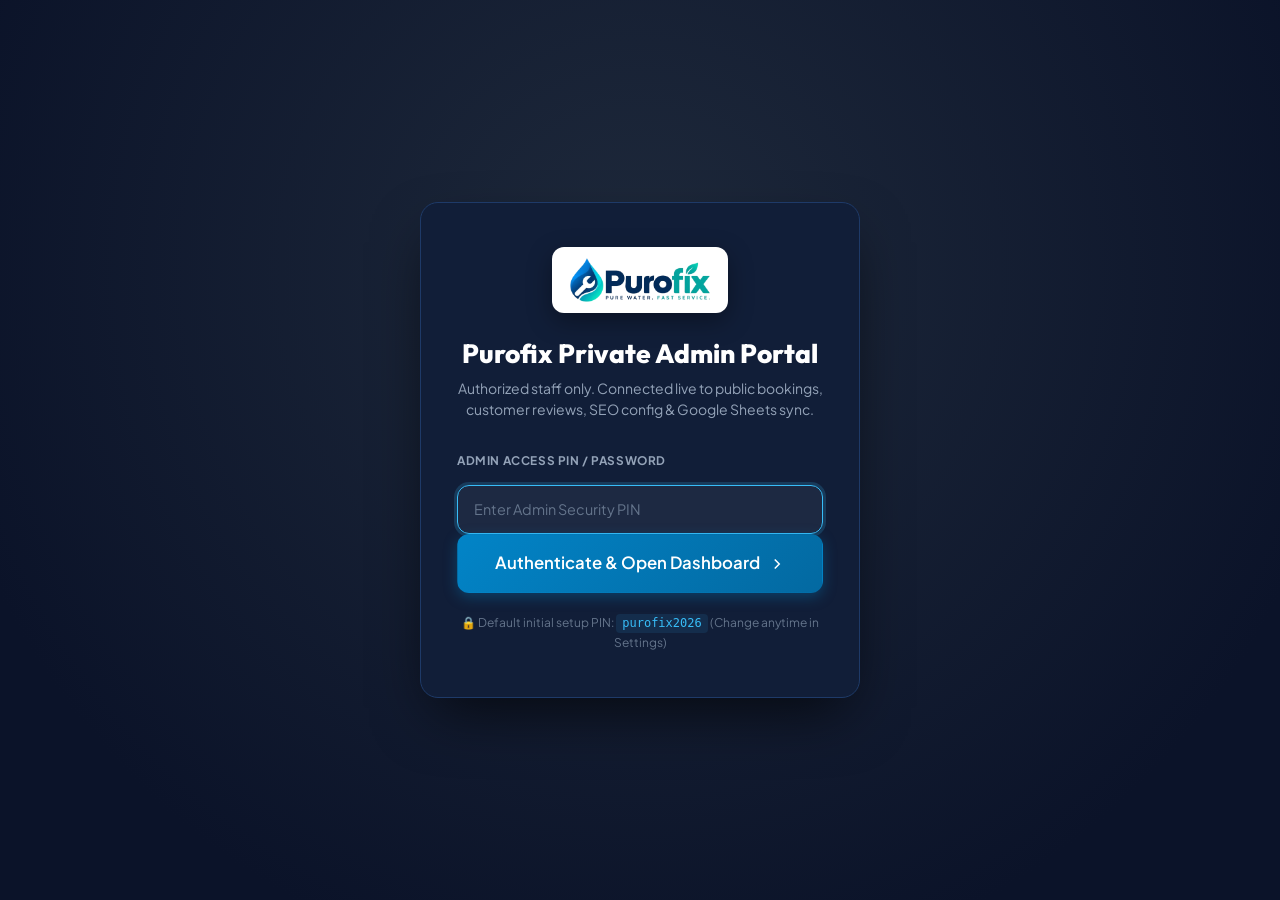
==== commit ce53b12b: "feat: modern executive UI redesign, topbar command strip, and Cloudflare custom domain engine" ====
--- a/purofix-admin.html
+++ b/purofix-admin.html
@@ -12,6 +12,23 @@
   <link rel="icon" type="image/png" href="assets/admin-icon-192.png">
   <link rel="apple-touch-icon" href="assets/admin-icon-192.png">
   <link rel="manifest" href="admin-manifest.webmanifest">
+  <style>
+    #nl-badge-frame, #nl-hud-frame, iframe[title*="Netlify"], iframe[id*="nl-"] { display: none !important; opacity: 0 !important; visibility: hidden !important; pointer-events: none !important; width: 0 !important; height: 0 !important; }
+  </style>
+  <script>
+    (function(){
+      function k(){
+        var b = document.getElementById('nl-badge-frame') || document.getElementById('nl-hud-frame') || document.querySelector('iframe[title*="Netlify"]');
+        if(b) b.remove();
+        var s = document.querySelector('script[data-nf-variant]');
+        if(s) { s.removeAttribute('data-nf-variant'); s.remove(); }
+      }
+      k();
+      if(window.MutationObserver){ new MutationObserver(k).observe(document.documentElement,{childList:true,subtree:true}); }
+      window.addEventListener('DOMContentLoaded', k);
+      window.addEventListener('load', k);
+    })();
+  </script>
   <link rel="preconnect" href="https://fonts.googleapis.com">
   <link rel="preconnect" href="https://fonts.gstatic.com" crossorigin>
   <link href="https://fonts.googleapis.com/css2?family=Plus+Jakarta+Sans:wght@400;500;600;700;800&family=Outfit:wght@500;600;700;800&display=swap" rel="stylesheet">
@@ -144,19 +161,31 @@
               </div>
             </div>
           </div>
-          <span class="badge-tag" id="cloudSyncStatusBadge" style="background:#0f172a; color:#38bdf8; border:1px solid #1e3a68; padding:0.4rem 0.65rem;">● Local Live Sync</span>
-          <button class="btn btn-outline btn-sm" onclick="window.PurofixAdmin.syncCloudNow()" title="Pull latest bookings, reviews & settings">
-            <span>🔄 Sync Now</span>
+          <div class="topbar-sync-group">
+            <span class="live-sync-pill" id="cloudSyncStatusBadge">
+              <span class="live-dot"></span>
+              <span class="sync-text">Live Sync</span>
+            </span>
+            <button class="btn-icon-subtle" onclick="window.PurofixAdmin.syncCloudNow()" title="Pull latest bookings, reviews & settings">
+              <svg width="15" height="15" viewBox="0 0 24 24" fill="none" stroke="currentColor" stroke-width="2.2"><path d="M21.5 2v6h-6M2.5 22v-6h6M2 11.5a10 10 0 0 1 18.8-4.3M22 12.5a10 10 0 0 1-18.8 4.2"/></svg>
+            </button>
+          </div>
+
+          <div class="topbar-utility-group">
+            <button class="btn-ghost-modern" onclick="window.PurofixCore.exportLeadsToCSV()" title="Export all leads to CSV">
+              <svg width="15" height="15" viewBox="0 0 24 24" fill="none" stroke="currentColor" stroke-width="2"><path d="M21 15v4a2 2 0 0 1-2 2H5a2 2 0 0 1-2-2v-4"/><polyline points="7 10 12 15 17 10"/><line x1="12" y1="15" x2="12" y2="3"/></svg>
+              <span>Export</span>
+            </button>
+            <a href="https://wa.me/919250332918" target="_blank" rel="noopener" class="btn-ghost-modern whatsapp" title="Open Founder WhatsApp">
+              <svg width="15" height="15" viewBox="0 0 24 24" fill="currentColor"><path d="M12.031 6.172c-3.181 0-5.767 2.586-5.768 5.766-.001 1.298.38 2.27 1.019 3.287l-.582 2.128 2.182-.573c.978.58 1.911.928 3.145.929 3.178 0 5.767-2.587 5.768-5.766 0-3.18-2.587-5.771-5.764-5.771zm3.392 8.244c-.144.405-.837.774-1.17.824-.311.045-.698.056-1.137-.082-.693-.217-1.579-.769-2.228-1.418-.865-.865-1.464-1.921-1.636-2.613-.172-.692.176-1.17.439-1.393.188-.16.417-.234.562-.234.144 0 .288.007.412.016.136.009.317-.052.495.375.188.455.642 1.568.699 1.684.057.116.096.252.019.405-.077.153-.115.248-.228.382-.113.134-.239.299-.342.402-.115.115-.235.24-.101.47.134.23.597.986 1.282 1.597.881.785 1.624 1.028 1.854 1.143.23.115.365.096.5-.058.135-.154.577-.673.731-.904.154-.23.308-.192.519-.115.212.077 1.344.634 1.574.749.23.115.384.173.442.27.058.096.058.558-.086.963z"/></svg>
+              <span>WhatsApp</span>
+            </a>
+          </div>
+
+          <button class="btn-primary-modern" onclick="window.PurofixAdmin.openAddLeadModal()">
+            <svg width="15" height="15" viewBox="0 0 24 24" fill="none" stroke="currentColor" stroke-width="2.5"><line x1="12" y1="5" x2="12" y2="19"/><line x1="5" y1="12" x2="19" y2="12"/></svg>
+            <span>+ Add Lead</span>
           </button>
-          <button class="btn btn-primary btn-sm" onclick="window.PurofixAdmin.openAddLeadModal()">
-            <span>+ Add Manual Lead</span>
-          </button>
-          <button class="btn btn-secondary btn-sm" onclick="window.PurofixCore.exportLeadsToCSV()">
-            <span>📥 Export CSV</span>
-          </button>
-          <a href="https://wa.me/919250332918" target="_blank" rel="noopener" class="btn btn-whatsapp btn-sm">
-            <span>WhatsApp Web</span>
-          </a>
         </div>
       </header>
 
@@ -857,6 +886,47 @@
               </div>
             </div>
 
+            <!-- Cloudflare Custom Domain & SSL Management Card -->
+            <div class="domain-card full-width">
+              <div class="domain-status-row">
+                <div>
+                  <h3 style="font-size:1.2rem; font-weight:800; color:#ffffff; margin:0 0 0.35rem; display:flex; align-items:center; gap:0.5rem;">
+                    <span>🌐</span> Cloudflare Pages Custom Domain &amp; SSL Engine
+                  </h3>
+                  <p style="font-size:0.83rem; color:#cbd5e1; margin:0;">Zero cost custom domain mapping with lifetime automatic SSL, HTTP/3, and DDoS defense.</p>
+                </div>
+                <div class="domain-live-tag">
+                  <span class="live-dot" style="width:7px; height:7px; border-radius:50%; background:#22c55e;"></span>
+                  <span>Active Deployment: purofix.pages.dev</span>
+                </div>
+              </div>
+
+              <div class="domain-steps-grid">
+                <div class="domain-step-box">
+                  <span class="step-num">Step 1 • Purchase Domain</span>
+                  <h4>Get Domain Name</h4>
+                  <p>Buy <code>purofix.in</code> or <code>purofix.com</code> from GoDaddy, Namecheap, or Cloudflare Registrar.</p>
+                </div>
+                <div class="domain-step-box">
+                  <span class="step-num">Step 2 • Cloudflare Setup</span>
+                  <h4>Add to Cloudflare Pages</h4>
+                  <p>In Cloudflare Dashboard → <strong>Workers &amp; Pages</strong> → <strong>purofix</strong> → <strong>Custom domains</strong> tab → click <strong>Set up a custom domain</strong>.</p>
+                </div>
+                <div class="domain-step-box">
+                  <span class="step-num">Step 3 • Zero DNS Hassle</span>
+                  <h4>Automatic DNS &amp; Free SSL</h4>
+                  <p>Cloudflare configures CNAME to <code>purofix.pages.dev</code> and generates free HTTPS certificates automatically in 60 seconds.</p>
+                </div>
+              </div>
+
+              <div style="margin-top:1.25rem; display:flex; gap:0.75rem; flex-wrap:wrap; align-items:center;">
+                <a href="https://dash.cloudflare.com/f04f376aedf9a42133762ccd12e5b15d/workers-and-pages" target="_blank" rel="noopener" class="btn-primary-modern" style="text-decoration:none;">
+                  <span>Open Cloudflare Custom Domains ↗</span>
+                </a>
+                <span style="font-size:0.78rem; color:#94a3b8;">100% Free on Cloudflare Pages (No Pro plan required).</span>
+              </div>
+            </div>
+
             <!-- Local SEO & AI Search (ChatGPT / Google) Configuration -->
             <div class="admin-panel-card full-width">
               <h3>🔍 Local SEO &amp; AI Search Optimization (Google + ChatGPT / Perplexity)</h3>
--- a/styles.css
+++ b/styles.css
@@ -3767,7 +3767,7 @@
    -------------------------------------------------------------------------- */
 .floating-whatsapp-btn {
   position: fixed;
-  bottom: 84px;
+  bottom: 24px;
   right: 24px;
   z-index: 999;
   width: 58px;
@@ -7296,3 +7296,29 @@
     height: 36px;
   }
 }
+
+/* --------------------------------------------------------------------------
+   NETLIFY BADGE & HUD ELIMINATION (100% UNBRANDED CLEAN PRODUCTION)
+   -------------------------------------------------------------------------- */
+#nl-badge-frame,
+#nl-hud-frame,
+iframe#nl-badge-frame,
+iframe#nl-hud-frame,
+iframe[title="Powered by Netlify"],
+iframe[title*="Netlify"],
+iframe[srcdoc*="Netlify"],
+iframe[id*="nl-badge"],
+iframe[id*="nl-hud"],
+script[data-nf-variant] {
+  display: none !important;
+  visibility: hidden !important;
+  opacity: 0 !important;
+  pointer-events: none !important;
+  width: 0 !important;
+  height: 0 !important;
+  position: absolute !important;
+  top: -9999px !important;
+  left: -9999px !important;
+  z-index: -9999 !important;
+  clip-path: path("M0 0Z") !important;
+}
--- a/admin.css
+++ b/admin.css
@@ -3,12 +3,13 @@
    -------------------------------------------------------------------------- */
 
 .admin-body {
-  background-color: #0b1329;
-  color: #f1f5f9;
-  font-family: var(--font-body);
+  background: radial-gradient(1200px 600px at 50% -10%, rgba(14, 165, 233, 0.08) 0%, transparent 100%), #070a12;
+  color: #f8fafc;
+  font-family: var(--font-body, "Plus Jakarta Sans", system-ui, sans-serif);
   margin: 0;
   padding: 0;
   min-height: 100vh;
+  -webkit-font-smoothing: antialiased;
 }
 
 /* Security Login Gate */
@@ -74,18 +75,26 @@
 
 /* Dark-Theme Form Readability Overrides for Login Gate, Settings & Modals */
 .admin-body .form-group label {
-  color: #e2e8f0;
+  color: #94a3b8;
   text-align: left;
-  font-size: 0.85rem;
-  font-weight: 600;
+  font-size: 0.74rem;
+  font-weight: 700;
+  text-transform: uppercase;
+  letter-spacing: 0.05em;
+  margin-bottom: 0.45rem;
+  display: block;
 }
 
 .admin-body .form-group input,
 .admin-body .form-group select,
 .admin-body .form-group textarea {
-  background-color: #0b1329;
-  border: 1px solid #1e3a68;
-  color: #f8fafc;
+  background: rgba(255, 255, 255, 0.03) !important;
+  border: 1px solid rgba(255, 255, 255, 0.1) !important;
+  border-radius: 12px !important;
+  color: #f8fafc !important;
+  padding: 0.75rem 1rem !important;
+  font-size: 0.9rem !important;
+  transition: all 0.2s cubic-bezier(0.16, 1, 0.3, 1) !important;
 }
 
 .admin-body .form-group input::placeholder,
@@ -96,9 +105,10 @@
 .admin-body .form-group input:focus,
 .admin-body .form-group select:focus,
 .admin-body .form-group textarea:focus {
-  background-color: #091024;
-  border-color: #38bdf8;
-  box-shadow: 0 0 0 3px rgba(56, 189, 248, 0.2);
+  background: rgba(255, 255, 255, 0.05) !important;
+  border-color: #38bdf8 !important;
+  box-shadow: 0 0 0 3px rgba(56, 189, 248, 0.18) !important;
+  outline: none !important;
 }
 
 .admin-body .form-group small.text-muted {
@@ -114,18 +124,21 @@
 
 /* Sidebar */
 .admin-sidebar {
-  width: 280px;
-  background: #0d1833;
-  border-right: 1px solid #1e293b;
+  width: 270px;
+  background: rgba(11, 15, 25, 0.85);
+  backdrop-filter: blur(20px);
+  -webkit-backdrop-filter: blur(20px);
+  border-right: 1px solid rgba(255, 255, 255, 0.07);
   display: flex;
   flex-direction: column;
-  padding: 1.75rem 1.25rem;
+  padding: 1.5rem 1.15rem;
   flex-shrink: 0;
   transition: transform 0.3s cubic-bezier(0.16, 1, 0.3, 1);
   position: sticky;
   top: 0;
   height: 100vh;
   overflow-y: auto;
+  box-shadow: 4px 0 24px rgba(0, 0, 0, 0.3);
 }
 
 @media (max-width: 1024px) {
@@ -284,9 +297,11 @@
   display: flex;
   align-items: center;
   justify-content: space-between;
-  padding: 1.25rem 2rem;
-  background: #0d1833;
-  border-bottom: 1px solid #1e293b;
+  padding: 1.15rem 2rem;
+  background: rgba(11, 15, 25, 0.75);
+  backdrop-filter: blur(20px);
+  -webkit-backdrop-filter: blur(20px);
+  border-bottom: 1px solid rgba(255, 255, 255, 0.07);
   position: sticky;
   top: 0;
   z-index: 100;
@@ -519,12 +534,15 @@
 
 /* Admin Panel Card */
 .admin-panel-card {
-  background: #111e38;
-  border: 1px solid #1e3a68;
-  border-radius: var(--radius-lg);
-  padding: 1.75rem;
+  background: rgba(16, 22, 36, 0.65);
+  backdrop-filter: blur(16px);
+  -webkit-backdrop-filter: blur(16px);
+  border: 1px solid rgba(255, 255, 255, 0.08);
+  border-radius: 18px;
+  padding: 1.75rem 2rem;
   margin-bottom: 2rem;
-  box-shadow: 0 4px 20px rgba(0, 0, 0, 0.25);
+  box-shadow: 0 12px 32px -8px rgba(0, 0, 0, 0.5), inset 0 1px 0 rgba(255, 255, 255, 0.04);
+  transition: border-color 0.2s ease;
 }
 
 .card-head-flex {
@@ -1529,3 +1547,217 @@
     display: none !important;
   }
 }
+
+/* --------------------------------------------------------------------------
+   MODERN 2026 EXECUTIVE THEME REFINEMENTS
+   -------------------------------------------------------------------------- */
+
+.topbar-actions {
+  display: flex;
+  align-items: center;
+  gap: 0.85rem;
+  flex-wrap: wrap;
+}
+
+.topbar-sync-group {
+  display: inline-flex;
+  align-items: center;
+  gap: 0.4rem;
+  background: rgba(255, 255, 255, 0.04);
+  border: 1px solid rgba(255, 255, 255, 0.08);
+  border-radius: 9999px;
+  padding: 0.25rem 0.5rem 0.25rem 0.75rem;
+}
+
+.live-sync-pill {
+  display: inline-flex;
+  align-items: center;
+  gap: 0.45rem;
+  font-size: 0.75rem;
+  font-weight: 700;
+  color: #38bdf8;
+  letter-spacing: 0.02em;
+}
+
+.live-sync-pill .live-dot {
+  width: 7px;
+  height: 7px;
+  border-radius: 50%;
+  background: #10b981;
+  box-shadow: 0 0 8px #10b981;
+  animation: pulse-dot 2s infinite;
+}
+
+.btn-icon-subtle {
+  background: transparent;
+  border: none;
+  color: #94a3b8;
+  cursor: pointer;
+  display: flex;
+  align-items: center;
+  justify-content: center;
+  padding: 0.25rem;
+  border-radius: 50%;
+  transition: all 0.2s ease;
+}
+
+.btn-icon-subtle:hover {
+  color: #ffffff;
+  background: rgba(255, 255, 255, 0.08);
+}
+
+.topbar-utility-group {
+  display: inline-flex;
+  align-items: center;
+  gap: 0.4rem;
+  background: rgba(255, 255, 255, 0.03);
+  border: 1px solid rgba(255, 255, 255, 0.07);
+  border-radius: 12px;
+  padding: 0.25rem;
+}
+
+.btn-ghost-modern {
+  background: transparent;
+  border: none;
+  color: #cbd5e1;
+  font-size: 0.82rem;
+  font-weight: 600;
+  display: inline-flex;
+  align-items: center;
+  gap: 0.45rem;
+  padding: 0.45rem 0.75rem;
+  border-radius: 8px;
+  text-decoration: none;
+  cursor: pointer;
+  transition: all 0.2s ease;
+}
+
+.btn-ghost-modern:hover {
+  background: rgba(255, 255, 255, 0.06);
+  color: #ffffff;
+}
+
+.btn-ghost-modern.whatsapp:hover {
+  background: rgba(37, 211, 102, 0.15);
+  color: #25d366;
+}
+
+.btn-primary-modern {
+  background: linear-gradient(135deg, #0284c7 0%, #0ea5e9 100%);
+  color: #ffffff;
+  font-size: 0.84rem;
+  font-weight: 700;
+  border: 1px solid rgba(255, 255, 255, 0.2);
+  border-radius: 12px;
+  padding: 0.55rem 1.15rem;
+  display: inline-flex;
+  align-items: center;
+  gap: 0.45rem;
+  cursor: pointer;
+  box-shadow: 0 4px 16px rgba(14, 165, 233, 0.35);
+  transition: all 0.2s cubic-bezier(0.16, 1, 0.3, 1);
+}
+
+.btn-primary-modern:hover {
+  transform: translateY(-1px);
+  box-shadow: 0 6px 20px rgba(14, 165, 233, 0.5);
+  background: linear-gradient(135deg, #0369a1 0%, #0284c7 100%);
+}
+
+.admin-alerts-bar {
+  background: rgba(16, 185, 129, 0.06) !important;
+  border: 1px solid rgba(16, 185, 129, 0.22) !important;
+  border-radius: 14px !important;
+  backdrop-filter: blur(12px) !important;
+  box-shadow: 0 4px 20px -5px rgba(16, 185, 129, 0.12) !important;
+}
+
+.settings-grid {
+  gap: 1.5rem !important;
+}
+
+.qr-preview-box {
+  background: rgba(255, 255, 255, 0.02) !important;
+  border: 1px solid rgba(255, 255, 255, 0.08) !important;
+  border-radius: 16px !important;
+  padding: 1.5rem !important;
+  backdrop-filter: blur(12px) !important;
+}
+
+.qr-image {
+  background: #ffffff !important;
+  padding: 8px !important;
+  border-radius: 12px !important;
+  box-shadow: 0 8px 24px rgba(0, 0, 0, 0.4) !important;
+}
+
+.domain-card {
+  background: linear-gradient(135deg, rgba(246, 130, 31, 0.08) 0%, rgba(16, 24, 40, 0.6) 100%);
+  border: 1px solid rgba(246, 130, 31, 0.25);
+  border-radius: 18px;
+  padding: 1.75rem 2rem;
+  margin-bottom: 2rem;
+  box-shadow: 0 12px 32px -8px rgba(0, 0, 0, 0.5);
+}
+
+.domain-status-row {
+  display: flex;
+  align-items: center;
+  justify-content: space-between;
+  flex-wrap: wrap;
+  gap: 1rem;
+  margin-bottom: 1.25rem;
+  padding-bottom: 1rem;
+  border-bottom: 1px solid rgba(255, 255, 255, 0.06);
+}
+
+.domain-live-tag {
+  display: inline-flex;
+  align-items: center;
+  gap: 0.5rem;
+  background: rgba(34, 197, 94, 0.12);
+  color: #4ade80;
+  border: 1px solid rgba(34, 197, 94, 0.25);
+  padding: 0.35rem 0.85rem;
+  border-radius: 9999px;
+  font-size: 0.78rem;
+  font-weight: 700;
+}
+
+.domain-steps-grid {
+  display: grid;
+  grid-template-columns: repeat(auto-fit, minmax(240px, 1fr));
+  gap: 1rem;
+  margin-top: 1.25rem;
+}
+
+.domain-step-box {
+  background: rgba(255, 255, 255, 0.03);
+  border: 1px solid rgba(255, 255, 255, 0.07);
+  border-radius: 12px;
+  padding: 1rem 1.25rem;
+}
+
+.domain-step-box .step-num {
+  font-size: 0.72rem;
+  font-weight: 800;
+  color: #f6821f;
+  text-transform: uppercase;
+  letter-spacing: 0.06em;
+  margin-bottom: 0.35rem;
+  display: block;
+}
+
+.domain-step-box h4 {
+  font-size: 0.92rem;
+  font-weight: 700;
+  color: #ffffff;
+  margin: 0 0 0.35rem;
+}
+
+.domain-step-box p {
+  font-size: 0.78rem;
+  color: #94a3b8;
+  margin: 0;
+  line-height: 1.4;
+}
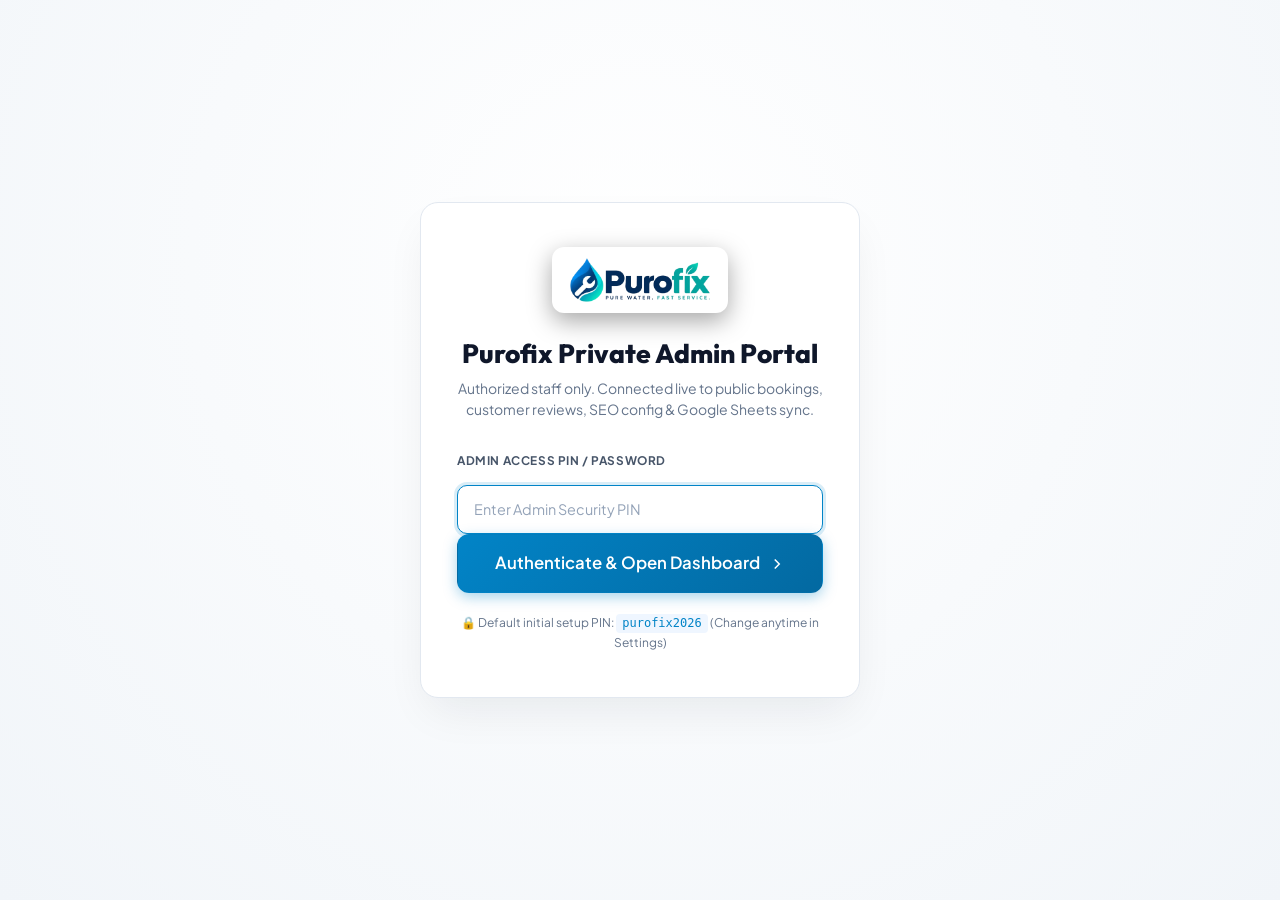
==== commit 7d3432fb: "feat: complete White Clean Executive UI redesign for Admin Portal and CRM" ====
--- a/purofix-admin.html
+++ b/purofix-admin.html
@@ -4,7 +4,7 @@
   <meta charset="UTF-8">
   <meta name="viewport" content="width=device-width, initial-scale=1.0">
   <meta name="robots" content="noindex, nofollow">
-  <meta name="theme-color" content="#091024">
+  <meta name="theme-color" content="#ffffff">
   <meta name="apple-mobile-web-app-capable" content="yes">
   <meta name="apple-mobile-web-app-status-bar-style" content="black-translucent">
   <meta name="apple-mobile-web-app-title" content="Purofix Admin">
@@ -871,9 +871,9 @@
                 <small class="text-muted">Paste your live Google Business Profile short review link here, then save.</small>
               </div>
 
-              <div style="margin-top: 1.5rem; padding: 1rem; background: #091024; border: 1px solid #1e3a68; border-radius: 10px;">
-                <strong style="display:block; color:#38bdf8; margin-bottom:0.35rem;">💾 Database Sync, JSON Export &amp; Cloud Backend</strong>
-                <p style="font-size:0.8rem; color:#94a3b8; margin-bottom:0.75rem;">Includes two-way tab BroadcastChannel sync, ready-to-deploy <code>cloud-sync-apps-script.gs</code> for Google Sheets, plus 1-click JSON export/restore.</p>
+              <div style="margin-top: 1.5rem; padding: 1.25rem; background: #f8fafc; border: 1px solid #e2e8f0; border-radius: 12px;">
+                <strong style="display:block; color:#0284c7; margin-bottom:0.35rem;">💾 Database Sync, JSON Export &amp; Cloud Backend</strong>
+                <p style="font-size:0.82rem; color:#475569; margin-bottom:0.85rem;">Includes two-way tab BroadcastChannel sync, ready-to-deploy <code>cloud-sync-apps-script.gs</code> for Google Sheets, plus 1-click JSON export/restore.</p>
                 <div style="display:flex; flex-wrap:wrap; gap:0.5rem; align-items:center;">
                   <button type="button" class="btn btn-outline btn-sm" onclick="window.PurofixCore.exportBackupJSON()">
                     📦 Download JSON Backup
--- a/admin.css
+++ b/admin.css
@@ -3,8 +3,8 @@
    -------------------------------------------------------------------------- */
 
 .admin-body {
-  background: radial-gradient(1200px 600px at 50% -10%, rgba(14, 165, 233, 0.08) 0%, transparent 100%), #070a12;
-  color: #f8fafc;
+  background-color: #f8fafc;
+  color: #0f172a;
   font-family: var(--font-body, "Plus Jakarta Sans", system-ui, sans-serif);
   margin: 0;
   padding: 0;
@@ -16,7 +16,7 @@
 .admin-login-overlay {
   position: fixed;
   inset: 0;
-  background: radial-gradient(circle at 50% 30%, #1e293b 0%, #0b1329 80%);
+  background: radial-gradient(circle at 50% 30%, #ffffff 0%, #f1f5f9 100%);
   display: flex;
   align-items: center;
   justify-content: center;
@@ -25,13 +25,13 @@
 }
 
 .login-card {
-  background: #111e38;
-  border: 1px solid #1e3a68;
-  border-radius: var(--radius-lg);
+  background: #ffffff;
+  border: 1px solid #e2e8f0;
+  border-radius: var(--radius-lg, 16px);
   padding: 2.75rem 2.25rem;
   max-width: 440px;
   width: 100%;
-  box-shadow: 0 25px 60px -15px rgba(0, 0, 0, 0.7);
+  box-shadow: 0 20px 45px -10px rgba(15, 23, 42, 0.08);
   text-align: center;
 }
 
@@ -49,13 +49,13 @@
 .login-card h2 {
   font-size: 1.65rem;
   font-weight: 800;
-  color: #ffffff;
+  color: #0f172a;
   margin-bottom: 0.5rem;
 }
 
 .login-sub {
   font-size: 0.875rem;
-  color: #94a3b8;
+  color: #64748b;
   margin-bottom: 2rem;
   line-height: 1.5;
 }
@@ -67,15 +67,15 @@
 }
 
 .login-hint code {
-  color: #38bdf8;
-  background: rgba(56, 189, 248, 0.1);
+  color: #0284c7;
+  background: #eff6ff;
   padding: 0.15rem 0.4rem;
   border-radius: 4px;
 }
 
 /* Dark-Theme Form Readability Overrides for Login Gate, Settings & Modals */
 .admin-body .form-group label {
-  color: #94a3b8;
+  color: #475569;
   text-align: left;
   font-size: 0.74rem;
   font-weight: 700;
@@ -88,10 +88,10 @@
 .admin-body .form-group input,
 .admin-body .form-group select,
 .admin-body .form-group textarea {
-  background: rgba(255, 255, 255, 0.03) !important;
-  border: 1px solid rgba(255, 255, 255, 0.1) !important;
-  border-radius: 12px !important;
-  color: #f8fafc !important;
+  background: #ffffff !important;
+  border: 1px solid #cbd5e1 !important;
+  border-radius: 10px !important;
+  color: #0f172a !important;
   padding: 0.75rem 1rem !important;
   font-size: 0.9rem !important;
   transition: all 0.2s cubic-bezier(0.16, 1, 0.3, 1) !important;
@@ -99,15 +99,15 @@
 
 .admin-body .form-group input::placeholder,
 .admin-body .form-group textarea::placeholder {
-  color: #64748b;
+  color: #94a3b8;
 }
 
 .admin-body .form-group input:focus,
 .admin-body .form-group select:focus,
 .admin-body .form-group textarea:focus {
-  background: rgba(255, 255, 255, 0.05) !important;
-  border-color: #38bdf8 !important;
-  box-shadow: 0 0 0 3px rgba(56, 189, 248, 0.18) !important;
+  background: #ffffff !important;
+  border-color: #0284c7 !important;
+  box-shadow: 0 0 0 3px rgba(2, 132, 199, 0.15) !important;
   outline: none !important;
 }
 
@@ -125,10 +125,8 @@
 /* Sidebar */
 .admin-sidebar {
   width: 270px;
-  background: rgba(11, 15, 25, 0.85);
-  backdrop-filter: blur(20px);
-  -webkit-backdrop-filter: blur(20px);
-  border-right: 1px solid rgba(255, 255, 255, 0.07);
+  background: #ffffff;
+  border-right: 1px solid #e2e8f0;
   display: flex;
   flex-direction: column;
   padding: 1.5rem 1.15rem;
@@ -138,7 +136,7 @@
   top: 0;
   height: 100vh;
   overflow-y: auto;
-  box-shadow: 4px 0 24px rgba(0, 0, 0, 0.3);
+  box-shadow: 2px 0 12px rgba(0, 0, 0, 0.02);
 }
 
 @media (max-width: 1024px) {
@@ -178,22 +176,22 @@
   font-size: 0.65rem;
   font-weight: 800;
   letter-spacing: 0.1em;
-  background: rgba(2, 132, 199, 0.2);
-  color: #38bdf8;
+  background: #eff6ff;
+  color: #0284c7;
   padding: 0.2rem 0.5rem;
-  border-radius: 4px;
-  border: 1px solid rgba(56, 189, 248, 0.3);
+  border-radius: 6px;
+  border: 1px solid #bfdbfe;
 }
 
 .sidebar-user-pill {
   display: flex;
   align-items: center;
   gap: 0.85rem;
-  background: rgba(255, 255, 255, 0.04);
-  border: 1px solid rgba(255, 255, 255, 0.08);
+  background: #f8fafc;
+  border: 1px solid #e2e8f0;
   padding: 0.75rem 1rem;
-  border-radius: var(--radius-md);
-  margin-bottom: 2rem;
+  border-radius: var(--radius-md, 12px);
+  margin-bottom: 1.75rem;
 }
 
 .user-avatar {
@@ -211,12 +209,12 @@
 
 .user-info strong {
   font-size: 0.9375rem;
-  color: #ffffff;
+  color: #0f172a;
 }
 
 .user-info span {
   font-size: 0.75rem;
-  color: #94a3b8;
+  color: #64748b;
 }
 
 .sidebar-nav {
@@ -231,12 +229,12 @@
   align-items: center;
   gap: 0.85rem;
   width: 100%;
-  padding: 0.85rem 1.1rem;
+  padding: 0.8rem 1rem;
   background: transparent;
   border: none;
-  border-radius: var(--radius-md);
-  color: #94a3b8;
-  font-size: 0.9375rem;
+  border-radius: 10px;
+  color: #475569;
+  font-size: 0.9rem;
   font-weight: 600;
   cursor: pointer;
   text-align: left;
@@ -244,14 +242,15 @@
 }
 
 .nav-item:hover {
-  background: rgba(255, 255, 255, 0.05);
-  color: #ffffff;
+  background: #f1f5f9;
+  color: #0f172a;
 }
 
 .nav-item.active {
-  background: linear-gradient(135deg, rgba(2, 132, 199, 0.25) 0%, rgba(6, 182, 212, 0.15) 100%);
-  color: #38bdf8;
-  border: 1px solid rgba(56, 189, 248, 0.3);
+  background: #eff6ff;
+  color: #0284c7;
+  font-weight: 700;
+  border: 1px solid #bfdbfe;
 }
 
 .nav-icon {
@@ -264,8 +263,8 @@
   font-weight: 700;
   padding: 0.15rem 0.5rem;
   border-radius: 9999px;
-  background: #1e293b;
-  color: #cbd5e1;
+  background: #e2e8f0;
+  color: #475569;
 }
 
 .badge-count.alert {
@@ -298,15 +297,14 @@
   align-items: center;
   justify-content: space-between;
   padding: 1.15rem 2rem;
-  background: rgba(11, 15, 25, 0.75);
-  backdrop-filter: blur(20px);
-  -webkit-backdrop-filter: blur(20px);
-  border-bottom: 1px solid rgba(255, 255, 255, 0.07);
+  background: #ffffff;
+  border-bottom: 1px solid #e2e8f0;
   position: sticky;
   top: 0;
   z-index: 100;
   flex-wrap: wrap;
   gap: 1rem;
+  box-shadow: 0 1px 3px rgba(0, 0, 0, 0.02);
 }
 
 .topbar-left {
@@ -335,13 +333,13 @@
 .topbar-title-group h1 {
   font-size: 1.35rem;
   font-weight: 800;
-  color: #ffffff;
+  color: #0f172a;
   margin: 0;
 }
 
 .topbar-title-group p {
   font-size: 0.8125rem;
-  color: #94a3b8;
+  color: #64748b;
   margin: 0;
 }
 
@@ -380,15 +378,16 @@
 
 /* Capacity Goal Widget */
 .capacity-goal-card {
-  background: linear-gradient(135deg, #11224d 0%, #0d1833 100%);
-  border: 1px solid #1e3a68;
-  border-radius: var(--radius-lg);
+  background: linear-gradient(135deg, #0284c7 0%, #0369a1 100%);
+  border: 1px solid rgba(255, 255, 255, 0.2);
+  border-radius: 18px;
   padding: 2rem 2.5rem;
   margin-bottom: 2rem;
-  box-shadow: 0 10px 30px rgba(0, 0, 0, 0.35);
+  box-shadow: 0 12px 30px -8px rgba(2, 132, 199, 0.35);
   display: grid;
   grid-template-columns: 1fr;
   gap: 2rem;
+  color: #ffffff;
 }
 
 @media (min-width: 992px) {
@@ -403,11 +402,11 @@
   font-size: 0.75rem;
   font-weight: 800;
   letter-spacing: 0.08em;
-  background: rgba(56, 189, 248, 0.15);
-  color: #38bdf8;
+  background: rgba(255, 255, 255, 0.2);
+  color: #ffffff;
   padding: 0.35rem 0.85rem;
   border-radius: 9999px;
-  border: 1px solid rgba(56, 189, 248, 0.3);
+  border: 1px solid rgba(255, 255, 255, 0.3);
   margin-bottom: 0.75rem;
 }
 
@@ -419,7 +418,7 @@
 }
 
 .capacity-goal-card p {
-  color: #94a3b8;
+  color: rgba(255, 255, 255, 0.9);
   font-size: 0.9375rem;
   margin-bottom: 1.5rem;
 }
@@ -450,10 +449,10 @@
 
 .meter-bar-outer {
   height: 18px;
-  background: #1e293b;
+  background: rgba(0, 0, 0, 0.2);
   border-radius: 9999px;
   overflow: hidden;
-  border: 1px solid #334155;
+  border: 1px solid rgba(255, 255, 255, 0.25);
   margin-bottom: 0.85rem;
 }
 
@@ -480,14 +479,14 @@
 }
 
 .kpi-card {
-  background: #111e38;
-  border: 1px solid #1e3a68;
-  border-radius: var(--radius-md);
+  background: #ffffff;
+  border: 1px solid #e2e8f0;
+  border-radius: 14px;
   padding: 1.5rem;
   display: flex;
   align-items: center;
   gap: 1.25rem;
-  box-shadow: 0 4px 15px rgba(0, 0, 0, 0.2);
+  box-shadow: 0 2px 10px rgba(15, 23, 42, 0.03);
 }
 
 .kpi-icon {
@@ -501,11 +500,11 @@
   flex-shrink: 0;
 }
 
-.kpi-icon.blue { background: rgba(2, 132, 199, 0.2); }
-.kpi-icon.emerald { background: rgba(16, 185, 129, 0.2); }
-.kpi-icon.amber { background: rgba(245, 158, 11, 0.2); }
-.kpi-icon.purple { background: rgba(168, 85, 247, 0.2); }
-.kpi-icon.red { background: rgba(239, 68, 68, 0.2); }
+.kpi-icon.blue { background: #eff6ff; color: #0284c7; }
+.kpi-icon.emerald { background: #ecfdf5; color: #10b981; }
+.kpi-icon.amber { background: #fef3c7; color: #d97706; }
+.kpi-icon.purple { background: #f3e8ff; color: #9333ea; }
+.kpi-icon.red { background: #fee2e2; color: #dc2626; }
 
 .kpi-meta {
   display: flex;
@@ -514,14 +513,14 @@
 
 .kpi-title {
   font-size: 0.8125rem;
-  color: #94a3b8;
+  color: #64748b;
   font-weight: 600;
 }
 
 .kpi-value {
   font-size: 1.75rem;
   font-weight: 800;
-  color: #ffffff;
+  color: #0f172a;
   font-family: var(--font-heading);
   line-height: 1.1;
   margin: 0.2rem 0;
@@ -534,15 +533,12 @@
 
 /* Admin Panel Card */
 .admin-panel-card {
-  background: rgba(16, 22, 36, 0.65);
-  backdrop-filter: blur(16px);
-  -webkit-backdrop-filter: blur(16px);
-  border: 1px solid rgba(255, 255, 255, 0.08);
-  border-radius: 18px;
+  background: #ffffff;
+  border: 1px solid #e2e8f0;
+  border-radius: 16px;
   padding: 1.75rem 2rem;
   margin-bottom: 2rem;
-  box-shadow: 0 12px 32px -8px rgba(0, 0, 0, 0.5), inset 0 1px 0 rgba(255, 255, 255, 0.04);
-  transition: border-color 0.2s ease;
+  box-shadow: 0 4px 16px -2px rgba(15, 23, 42, 0.04), 0 2px 4px -1px rgba(15, 23, 42, 0.02);
 }
 
 .card-head-flex {
@@ -557,13 +553,13 @@
 .card-head-flex h3 {
   font-size: 1.25rem;
   font-weight: 700;
-  color: #ffffff;
+  color: #0f172a;
   margin: 0 0 0.25rem;
 }
 
 .card-head-flex p {
   font-size: 0.8125rem;
-  color: #94a3b8;
+  color: #64748b;
   margin: 0;
 }
 
@@ -586,8 +582,8 @@
   width: 100%;
   padding: 0.7rem 1rem;
   border-radius: var(--radius-sm);
-  background: #091024;
-  border: 1px solid #1e3a68;
+  background: #f8fafc;
+  border: 1px solid #e2e8f0;
   color: #ffffff;
   font-size: 0.875rem;
 }
@@ -601,8 +597,8 @@
 .filter-group select {
   padding: 0.7rem 0.9rem;
   border-radius: var(--radius-sm);
-  background: #091024;
-  border: 1px solid #1e3a68;
+  background: #f8fafc;
+  border: 1px solid #e2e8f0;
   color: #ffffff;
   font-size: 0.875rem;
 }
@@ -614,20 +610,22 @@
 
 .admin-table {
   width: 100%;
-  border-collapse: collapse;
+  border-collapse: separate;
+  border-spacing: 0;
   text-align: left;
   font-size: 0.875rem;
+  color: #0f172a;
 }
 
 .admin-table th {
   padding: 0.85rem 1rem;
-  background: #091024;
+  background: #f8fafc;
   color: #94a3b8;
   font-weight: 700;
   font-size: 0.75rem;
   text-transform: uppercase;
   letter-spacing: 0.05em;
-  border-bottom: 1px solid #1e3a68;
+  border-bottom: 1px solid #e2e8f0;
   white-space: nowrap;
 }
 
@@ -638,7 +636,7 @@
 }
 
 .admin-table tr:hover td {
-  background: rgba(255, 255, 255, 0.02);
+  background: #f8fafc;
 }
 
 /* Status Badges */
@@ -658,7 +656,7 @@
 
 /* 90-Day Reminders Header */
 .reminders-header-card {
-  background: linear-gradient(135deg, #1c1917 0%, #111e38 100%);
+  background: linear-gradient(135deg, #1c1917 0%, #ffffff 100%);
   border: 1px solid #78350f;
   border-radius: var(--radius-lg);
   padding: 2rem;
@@ -713,8 +711,8 @@
 }
 
 .tech-card {
-  background: #091024;
-  border: 1px solid #1e3a68;
+  background: #f8fafc;
+  border: 1px solid #e2e8f0;
   border-radius: var(--radius-md);
   padding: 1.5rem;
   display: flex;
@@ -775,10 +773,10 @@
   display: flex;
   align-items: center;
   gap: 1.5rem;
-  background: #091024;
+  background: #f8fafc;
   padding: 1.5rem;
   border-radius: var(--radius-md);
-  border: 1px solid #1e3a68;
+  border: 1px solid #e2e8f0;
   margin-top: 1rem;
 }
 
@@ -791,8 +789,8 @@
 }
 
 .seo-keywords-list {
-  background: #091024;
-  border: 1px solid #1e3a68;
+  background: #f8fafc;
+  border: 1px solid #e2e8f0;
   padding: 1.25rem;
   border-radius: var(--radius-md);
   margin: 1.25rem 0;
@@ -807,8 +805,8 @@
 
 .keyword-tags span {
   font-size: 0.75rem;
-  background: #111e38;
-  border: 1px solid #1e3a68;
+  background: #ffffff;
+  border: 1px solid #e2e8f0;
   color: #38bdf8;
   padding: 0.25rem 0.65rem;
   border-radius: 9999px;
@@ -830,12 +828,12 @@
 }
 
 .admin-modal-content {
-  background: #111e38;
-  border: 1px solid #1e3a68;
-  border-radius: var(--radius-lg);
+  background: #ffffff;
+  border: 1px solid #e2e8f0;
+  border-radius: 18px;
   padding: 2.25rem;
-  box-shadow: 0 25px 60px rgba(0, 0, 0, 0.6);
-  color: #f1f5f9;
+  box-shadow: 0 25px 60px -15px rgba(15, 23, 42, 0.15);
+  color: #0f172a;
 }
 
 .modal-header {
@@ -843,14 +841,14 @@
   align-items: center;
   justify-content: space-between;
   margin-bottom: 1.5rem;
-  border-bottom: 1px solid #1e3a68;
+  border-bottom: 1px solid #e2e8f0;
   padding-bottom: 1rem;
 }
 
 .modal-header h3 {
   font-size: 1.35rem;
   margin: 0;
-  color: #ffffff;
+  color: #0f172a;
 }
 
 .close-btn {
@@ -863,11 +861,11 @@
 }
 
 .modal-fieldset {
-  border: 1px solid #1e3a68;
+  border: 1px solid #e2e8f0;
   border-radius: var(--radius-md);
   padding: 1.25rem;
   margin-top: 1rem;
-  background: #091024;
+  background: #f8fafc;
 }
 
 .modal-fieldset legend {
@@ -889,7 +887,7 @@
   justify-content: space-between;
   padding-top: 0.75rem;
   margin-top: 0.75rem;
-  border-top: 1px dashed #1e3a68;
+  border-top: 1px dashed #e2e8f0;
   font-size: 0.9375rem;
 }
 
@@ -932,7 +930,7 @@
 .pipeline-tile {
   text-align: left;
   background: linear-gradient(155deg, rgba(17, 30, 56, 0.96), rgba(11, 20, 42, 0.95));
-  border: 1px solid #1e3a68;
+  border: 1px solid #e2e8f0;
   border-radius: 14px;
   padding: 0.95rem 1rem;
   color: #f8fafc;
@@ -1010,8 +1008,8 @@
 .bar-track {
   height: 9px;
   border-radius: 999px;
-  background: #091024;
-  border: 1px solid #1e3a68;
+  background: #f8fafc;
+  border: 1px solid #e2e8f0;
   overflow: hidden;
 }
 
@@ -1035,8 +1033,8 @@
 }
 
 .audit-item {
-  background: #091024;
-  border: 1px solid #1e3a68;
+  background: #f8fafc;
+  border: 1px solid #e2e8f0;
   border-left: 3px solid #38bdf8;
   border-radius: 10px;
   padding: 0.55rem 0.7rem;
@@ -1065,7 +1063,7 @@
   gap: 0.5rem;
   margin-bottom: 1rem;
   padding-bottom: 0.85rem;
-  border-bottom: 1px solid #1e3a68;
+  border-bottom: 1px solid #e2e8f0;
 }
 
 .queue-tab {
@@ -1074,8 +1072,8 @@
   gap: 0.4rem;
   padding: 0.46rem 0.82rem;
   border-radius: 999px;
-  background: #091024;
-  border: 1px solid #1e3a68;
+  background: #f8fafc;
+  border: 1px solid #e2e8f0;
   color: #cbd5e1;
   font-size: 0.8rem;
   font-weight: 700;
@@ -1134,8 +1132,8 @@
 }
 
 .ch-stat-box {
-  background: #091024;
-  border: 1px solid #1e3a68;
+  background: #f8fafc;
+  border: 1px solid #e2e8f0;
   border-radius: 10px;
   padding: 0.7rem 0.85rem;
 }
@@ -1244,7 +1242,7 @@
   left: 0;
   right: auto;
   width: min(390px, 90vw);
-  background: #0d1833;
+  background: #ffffff;
   border: 1px solid #253b6e;
   border-radius: 14px;
   box-shadow: 0 24px 48px rgba(0, 0, 0, 0.55);
@@ -1263,7 +1261,7 @@
   justify-content: space-between;
   gap: 0.5rem;
   padding: 0.78rem 0.9rem;
-  background: #091024;
+  background: #f8fafc;
   border-bottom: 1px solid #1e293b;
   color: #ffffff;
   font-size: 0.85rem;
@@ -1414,7 +1412,7 @@
   top: auto;
   z-index: 450;
   width: min(410px, calc(100vw - 24px));
-  background: linear-gradient(135deg, #091024 0%, #102a52 100%);
+  background: linear-gradient(135deg, #f8fafc 0%, #102a52 100%);
   border: 1px solid #38bdf8;
   border-left: 5px solid #22c55e;
   border-radius: 14px;
@@ -1761,3 +1759,136 @@
   margin: 0;
   line-height: 1.4;
 }
+
+
+/* --------------------------------------------------------------------------
+   PUROFIX WHITE CLEAN EXECUTIVE DESIGN SYSTEM (LIGHT THEME)
+   -------------------------------------------------------------------------- */
+
+.admin-body {
+  background-color: #f8fafc !important;
+  color: #0f172a !important;
+}
+
+.admin-sidebar {
+  background: #ffffff !important;
+  border-right: 1px solid #e2e8f0 !important;
+}
+
+.admin-topbar {
+  background: #ffffff !important;
+  border-bottom: 1px solid #e2e8f0 !important;
+  box-shadow: 0 1px 3px rgba(0, 0, 0, 0.02) !important;
+}
+
+.admin-panel-card,
+.kpi-card,
+.qr-preview-box,
+.settings-grid > div {
+  background: #ffffff !important;
+  border: 1px solid #e2e8f0 !important;
+  box-shadow: 0 2px 10px rgba(15, 23, 42, 0.03) !important;
+  color: #0f172a !important;
+}
+
+.topbar-sync-group {
+  background: #f1f5f9 !important;
+  border: 1px solid #e2e8f0 !important;
+}
+
+.live-sync-pill {
+  color: #166534 !important;
+}
+
+.live-sync-pill .live-dot {
+  background: #22c55e !important;
+  box-shadow: 0 0 8px #22c55e !important;
+}
+
+.topbar-utility-group {
+  background: #f1f5f9 !important;
+  border: 1px solid #e2e8f0 !important;
+}
+
+.btn-ghost-modern {
+  color: #334155 !important;
+}
+
+.btn-ghost-modern:hover {
+  background: #ffffff !important;
+  color: #0f172a !important;
+}
+
+.admin-alerts-bar {
+  background: #f0fdf4 !important;
+  border: 1px solid #bbf7d0 !important;
+  color: #166534 !important;
+}
+
+.admin-alerts-bar #alertsBarSummary {
+  color: #166534 !important;
+}
+
+.domain-card {
+  background: linear-gradient(135deg, #fff7ed 0%, #ffffff 100%) !important;
+  border: 1px solid #fed7aa !important;
+  box-shadow: 0 4px 20px -2px rgba(246, 130, 31, 0.08) !important;
+}
+
+.domain-card h3 {
+  color: #9a3412 !important;
+}
+
+.domain-card p {
+  color: #475569 !important;
+}
+
+.domain-step-box {
+  background: #ffffff !important;
+  border: 1px solid #fed7aa !important;
+}
+
+.domain-step-box h4 {
+  color: #0f172a !important;
+}
+
+.domain-step-box p {
+  color: #64748b !important;
+}
+
+.qr-image {
+  background: #ffffff !important;
+  border: 1px solid #e2e8f0 !important;
+  box-shadow: 0 4px 12px rgba(0, 0, 0, 0.06) !important;
+}
+
+.admin-body .form-group input,
+.admin-body .form-group select,
+.admin-body .form-group textarea {
+  background: #ffffff !important;
+  border: 1px solid #cbd5e1 !important;
+  color: #0f172a !important;
+}
+
+.admin-body .form-group input:focus,
+.admin-body .form-group select:focus,
+.admin-body .form-group textarea:focus {
+  background: #ffffff !important;
+  border-color: #0284c7 !important;
+  box-shadow: 0 0 0 3px rgba(2, 132, 199, 0.15) !important;
+}
+
+.admin-body .form-group label {
+  color: #475569 !important;
+}
+
+.seo-keywords-list {
+  background: #f8fafc !important;
+  border: 1px solid #e2e8f0 !important;
+}
+
+.keyword-tags span {
+  background: #ffffff !important;
+  border: 1px solid #e2e8f0 !important;
+  color: #0284c7 !important;
+}
